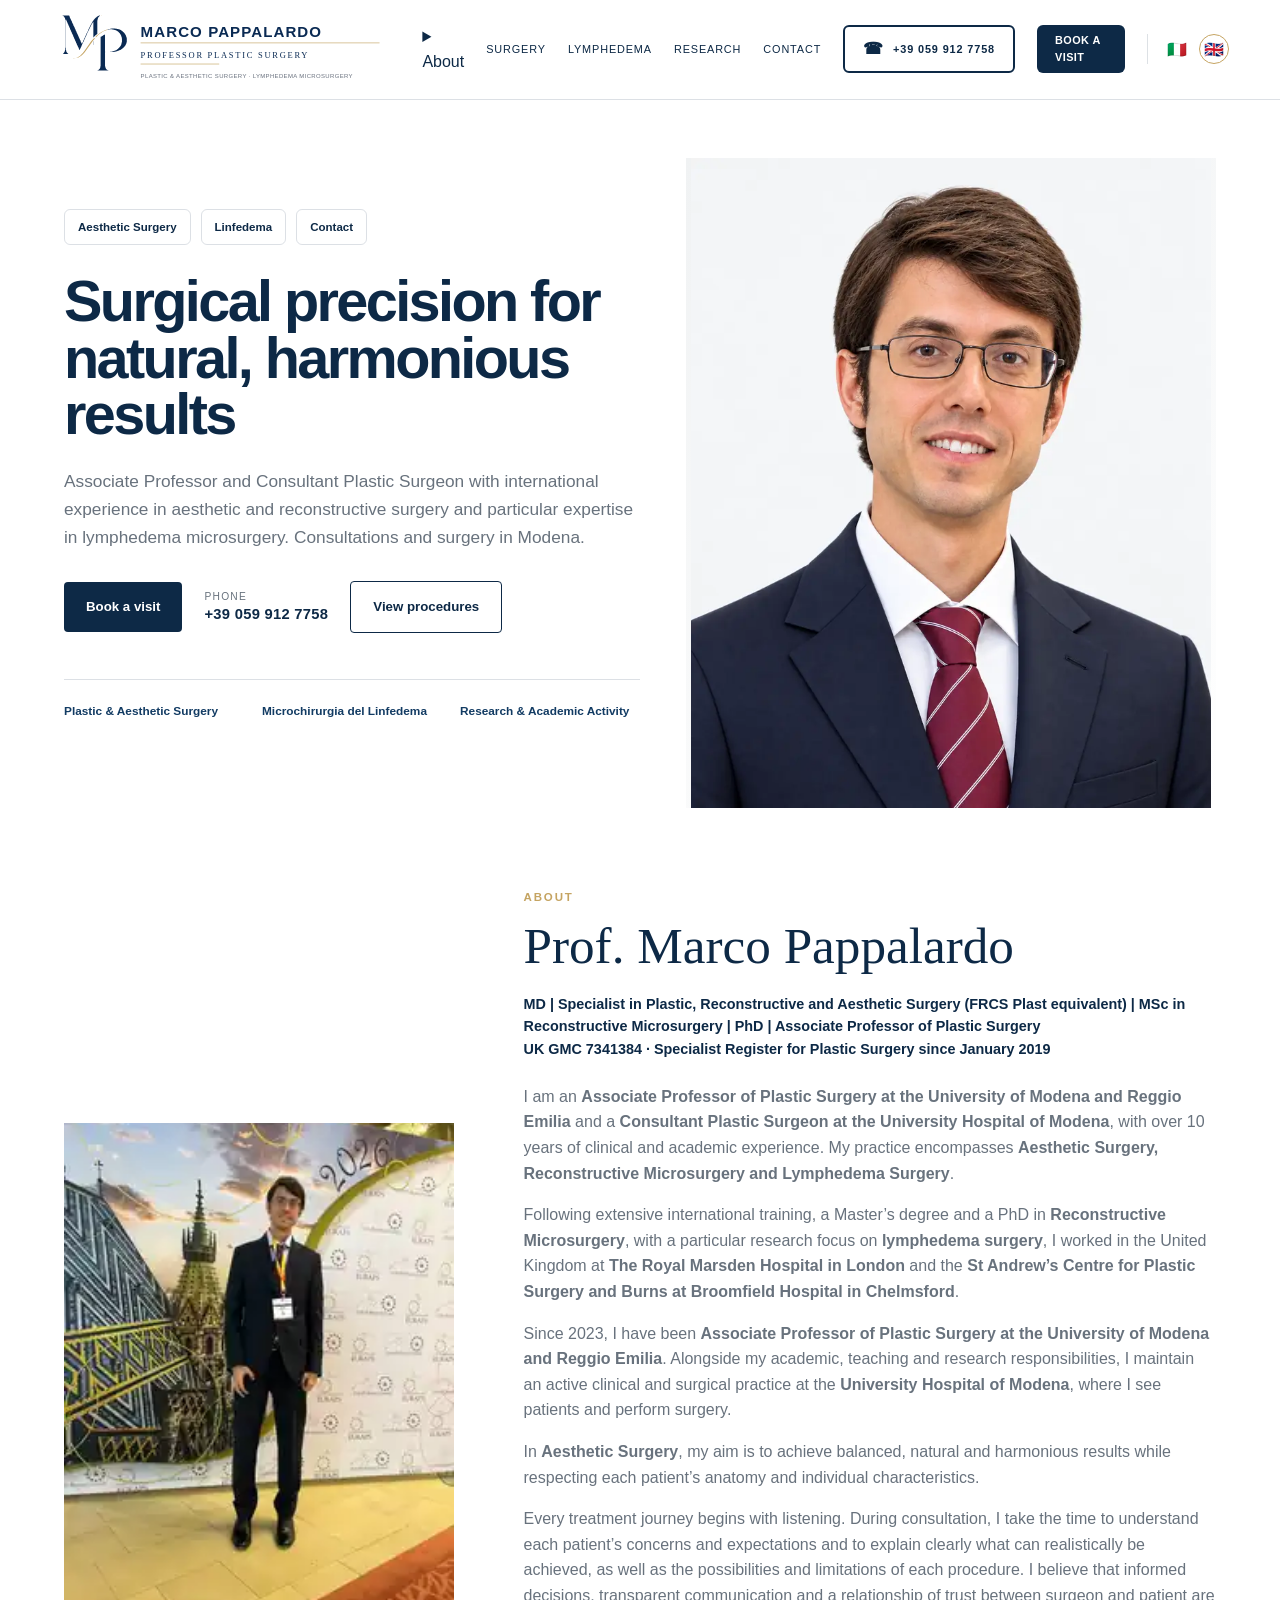
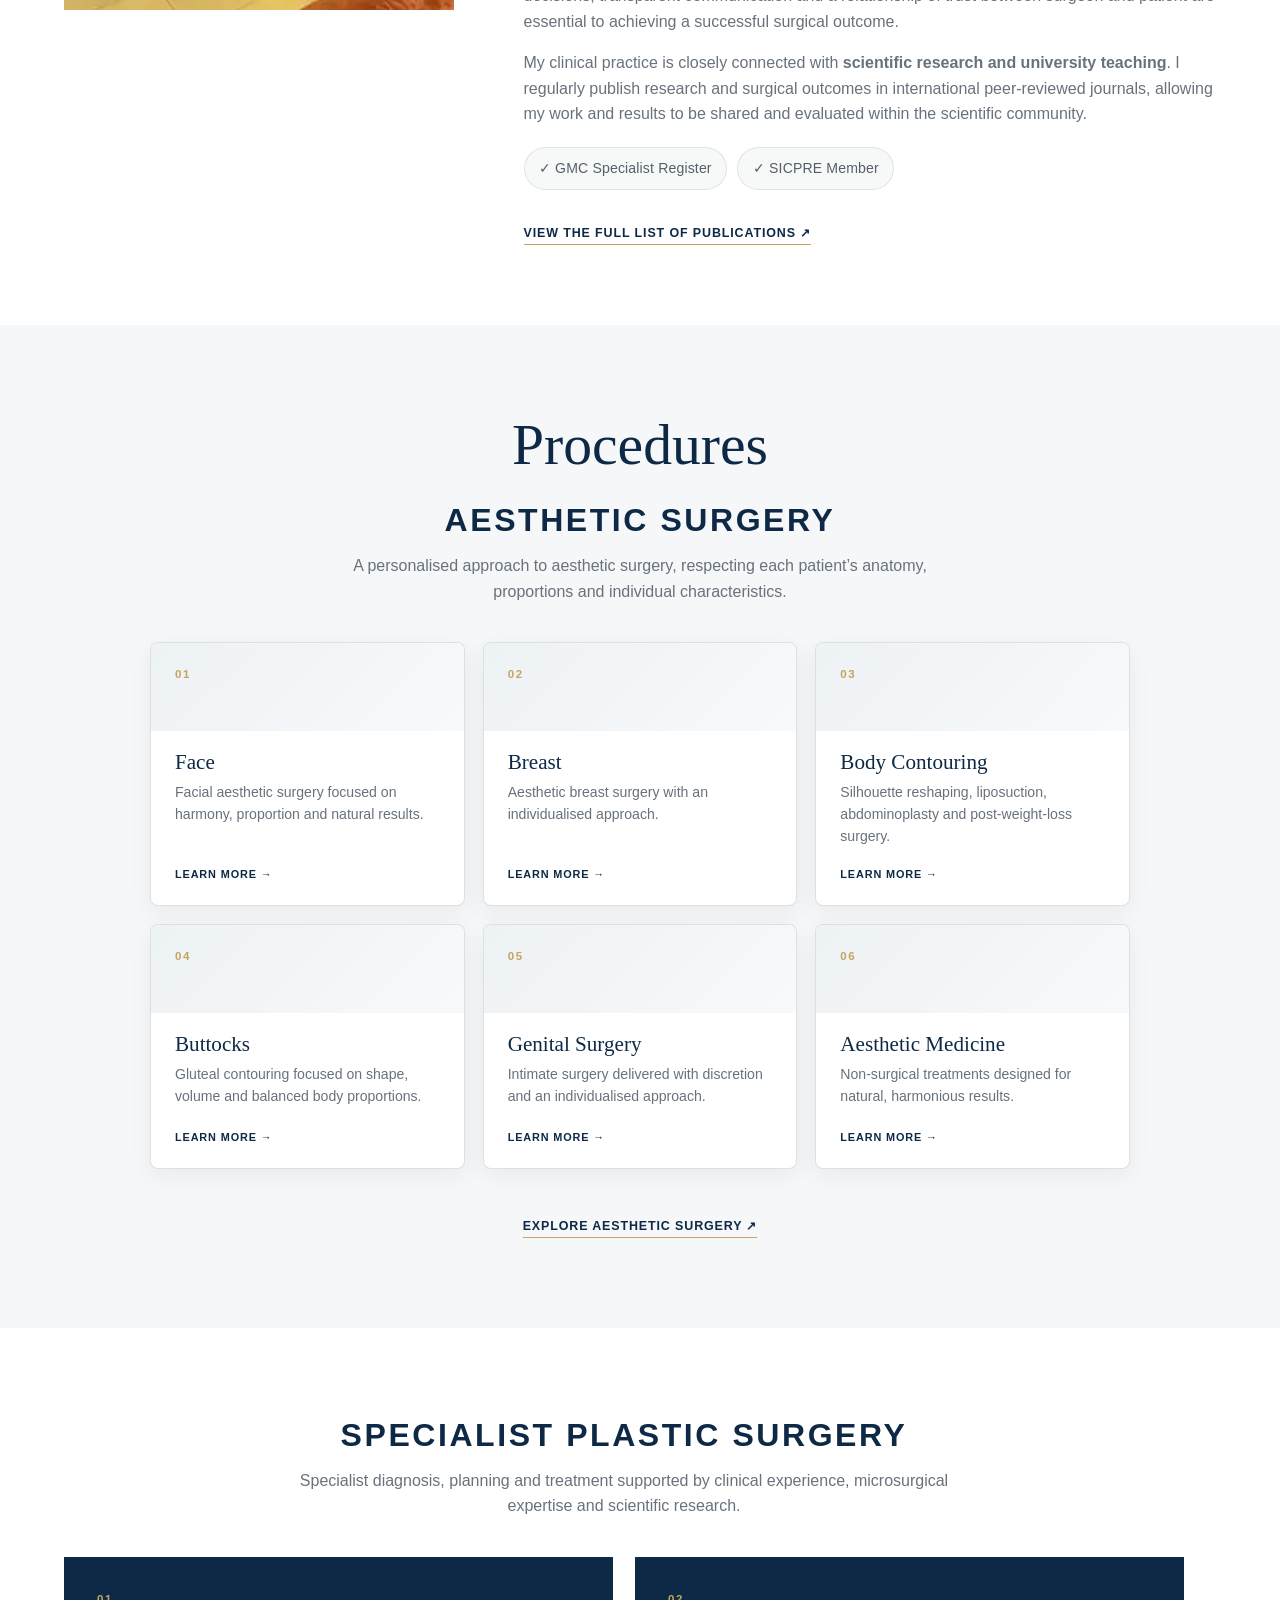
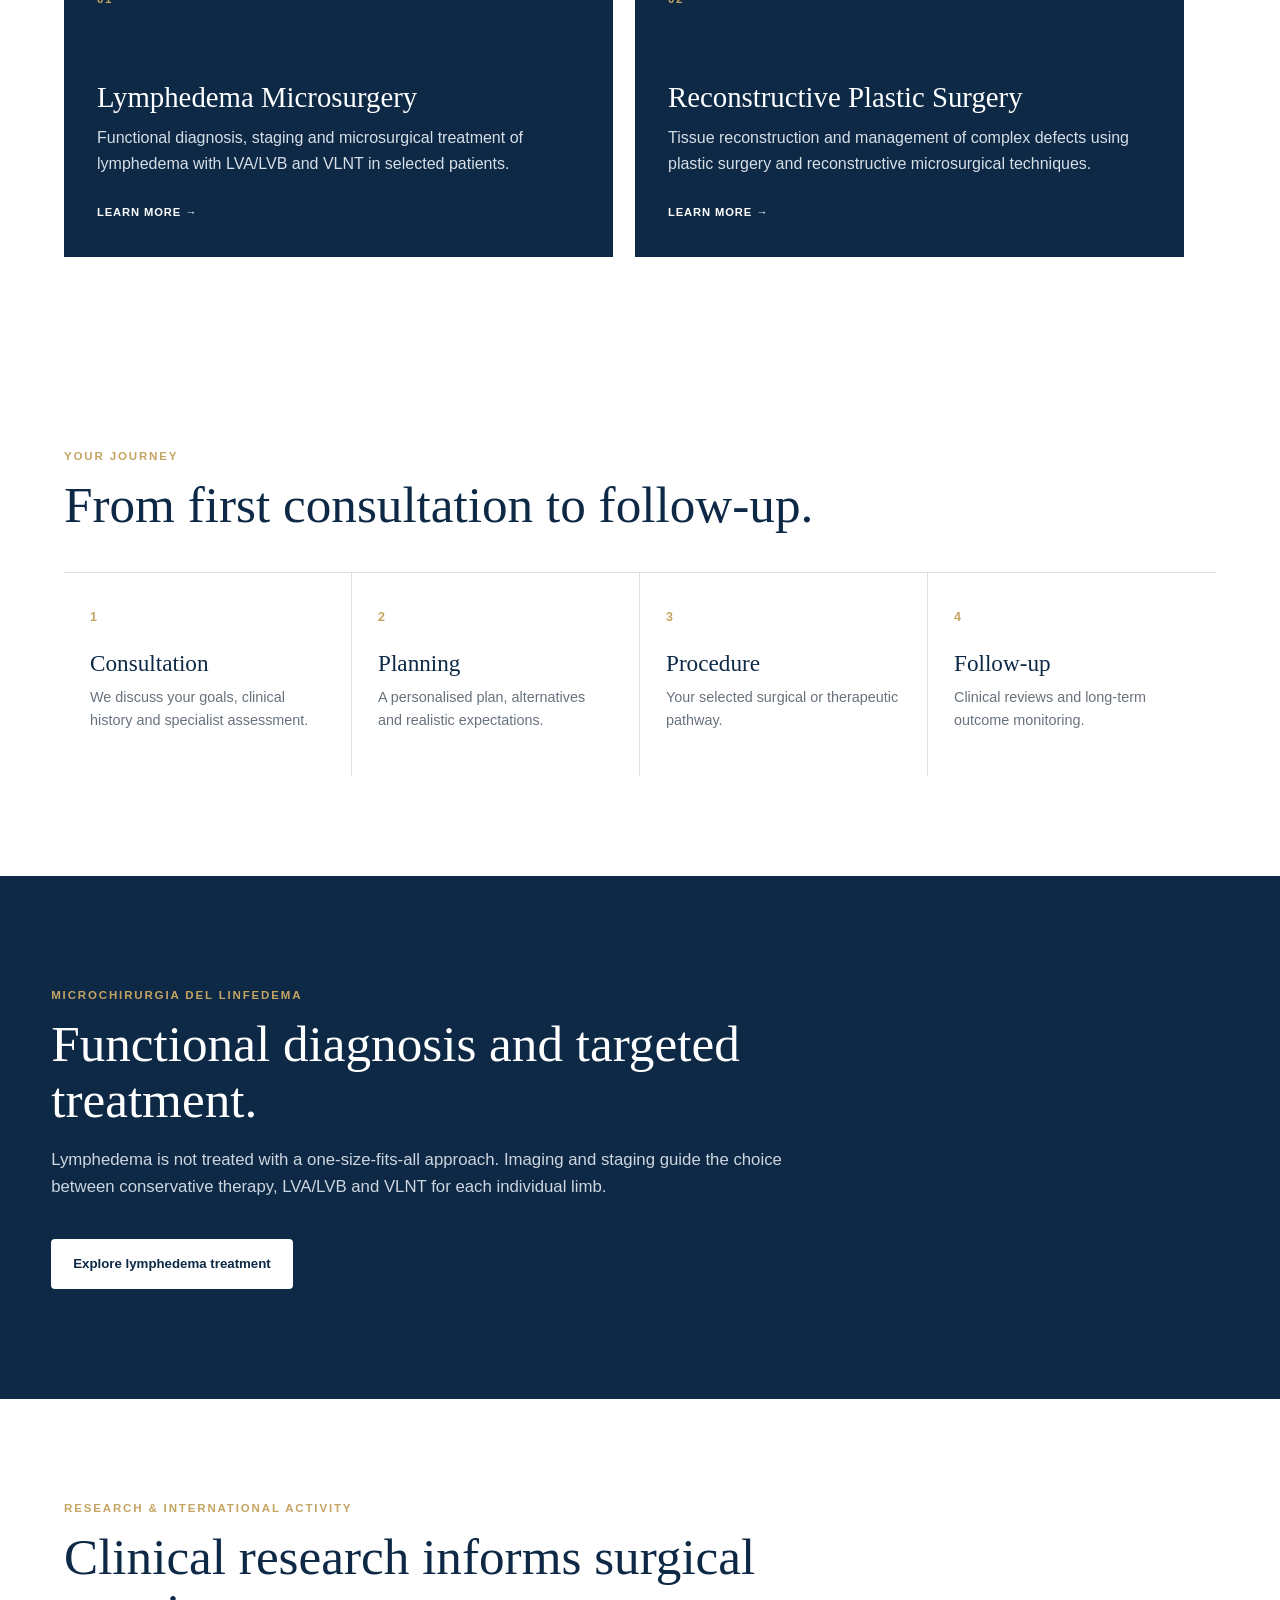
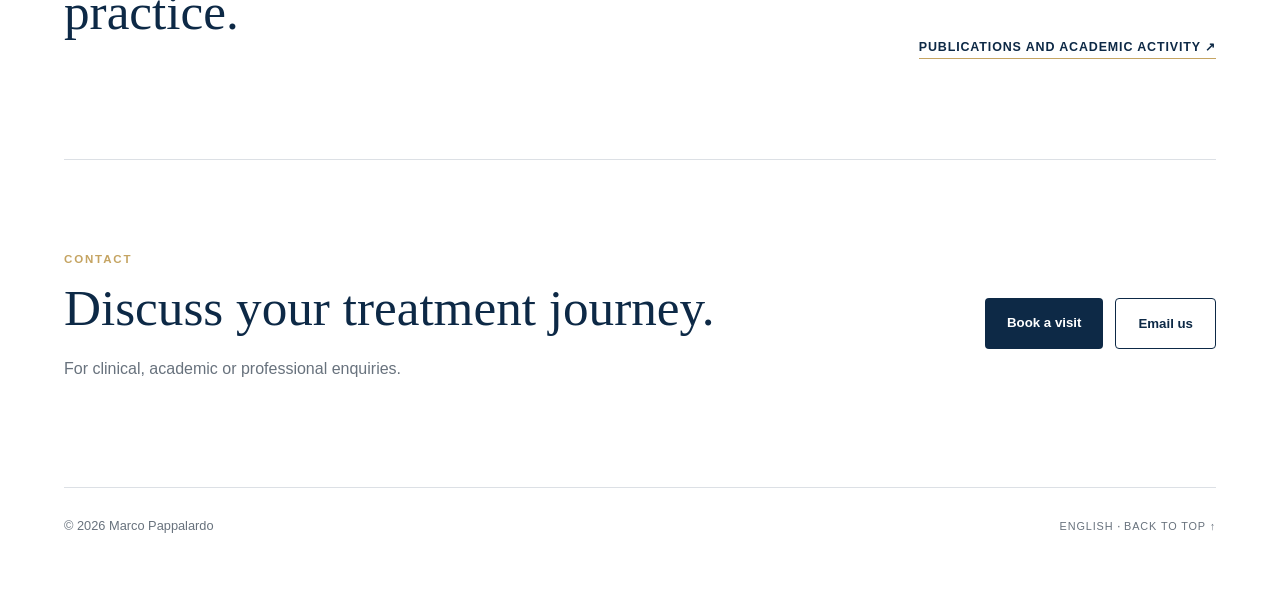
==== en/index.html @ 88514379 "Force outlined phone CTA and single-line booking button" ====
<!DOCTYPE html>
<html lang="en">
<head>
<meta charset="UTF-8"><meta name="viewport" content="width=device-width,initial-scale=1">
<meta name="description" content="Marco Pappalardo — Professor Plastic Surgery. Chirurgia Plastica & Estetica, Lymphedema Microsurgery, Ricerca e Attività Accademica.">
<link rel="canonical" href="https://marcopappalardo.com/en/">
<link rel="alternate" hreflang="it" href="https://marcopappalardo.com/en/">
<link rel="alternate" hreflang="en" href="https://marcopappalardo.com/en/">
<link rel="alternate" hreflang="x-default" href="https://marcopappalardo.com/en/">
<title>Marco Pappalardo | Plastic, Aesthetic and Lymphedema Surgery</title>
<link rel="stylesheet" href="../style.css?v=20261101-header-phone-v2"><script src="../script.js?v=20260923-exact-photo-v1" defer></script>
</head>
<body>
<header class="site-header">
<a class="brand" href="/en/"><img src="../assets/logo-approved-horizontal.svg" alt="Marco Pappalardo — Professor Plastic Surgery" class="brand-logo"></a>
<button class="menu-toggle" type="button" aria-expanded="false" aria-controls="site-nav"><span class="sr-only">Apri navigazione</span><span></span><span></span></button>
<nav id="site-nav" class="site-nav"><details class="nav-dropdown"><summary>About</summary><div class="nav-submenu"><a href="/en/about.html">Prof. Marco Pappalardo</a><a href="/en/about.html#publications">Publications</a><a href="/en/about.html#conferences">Conferences</a></div></details><a href="/en/plastic-aesthetic-surgery.html">Surgery</a><a href="/en/lymphedema-microsurgery.html">Lymphedema</a><a href="/en/academic-activity.html">Research</a><a href="/en/contact.html">Contact</a><a class="nav-phone" href="tel:+390599127758"><span class="nav-phone-icon" aria-hidden="true">☎</span><span>+39 059 912 7758</span></a><a class="nav-book" href="https://prenotalp.policlinico.mo.it/RicercaPosto.aspx?CodMedico=101251">Book a visit</a><div class="language-flags"><a class="flag-link" href="/it/">🇮🇹</a><a class="flag-link is-active" href="/en/">🇬🇧</a></div></nav>
</header>

<main>
<section class="hero-shoaib">
  <div class="hero-shoaib-copy">
    <div class="hero-quicklinks"><a href="/en/plastic-aesthetic-surgery.html">Aesthetic Surgery</a><a href="/en/lymphedema-microsurgery.html">Linfedema</a><a href="/en/contact.html">Contact</a></div>
    
    <h1>Surgical precision for<br>natural, harmonious results</h1>
    <p class="hero-subtitle">Associate Professor and Consultant Plastic Surgeon with international experience in aesthetic and reconstructive surgery and particular expertise in lymphedema microsurgery. Consultations and surgery in Modena.</p>
    <div class="hero-actions"><a class="button button-primary" href="https://prenotalp.policlinico.mo.it/RicercaPosto.aspx?CodMedico=101251">Book a visit</a><a class="hero-phone" href="tel:+390599127758"><span>Phone</span><strong>+39 059 912 7758</strong></a><a class="button button-outline" href="#aree">View procedures</a></div>
    <div class="hero-trust">
      <span>Plastic &amp; Aesthetic Surgery</span>
      <span>Microchirurgia del Linfedema</span>
      <span>Research &amp; Academic Activity</span>
    </div>
  </div>
  <div class="hero-shoaib-photo">
    <img id="hero-portrait" alt="Professor Marco Pappalardo" fetchpriority="high" decoding="async">
  </div>
</section>

<section id="profilo" class="about-band">
  <div class="about-photo"><img src="../assets/marco-pappalardo-conference.webp" alt="Prof. Marco Pappalardo during international scientific activity"></div>
  <div class="about-copy"><p class="eyebrow">About</p><h2>Prof. Marco Pappalardo</h2><p class="about-credentials"><strong>MD | Specialist in Plastic, Reconstructive and Aesthetic Surgery (FRCS Plast equivalent) | MSc in Reconstructive Microsurgery | PhD | Associate Professor of Plastic Surgery</strong><br><strong>UK GMC 7341384 · Specialist Register for Plastic Surgery since January 2019</strong></p><p>I am an <strong>Associate Professor of Plastic Surgery at the University of Modena and Reggio Emilia</strong> and a <strong>Consultant Plastic Surgeon at the University Hospital of Modena</strong>, with over 10 years of clinical and academic experience. My practice encompasses <strong>Aesthetic Surgery, Reconstructive Microsurgery and Lymphedema Surgery</strong>.</p><p>Following extensive international training, a Master’s degree and a PhD in <strong>Reconstructive Microsurgery</strong>, with a particular research focus on <strong>lymphedema surgery</strong>, I worked in the United Kingdom at <strong>The Royal Marsden Hospital in London</strong> and the <strong>St Andrew’s Centre for Plastic Surgery and Burns at Broomfield Hospital in Chelmsford</strong>.</p><p>Since 2023, I have been <strong>Associate Professor of Plastic Surgery at the University of Modena and Reggio Emilia</strong>. Alongside my academic, teaching and research responsibilities, I maintain an active clinical and surgical practice at the <strong>University Hospital of Modena</strong>, where I see patients and perform surgery.</p><p>In <strong>Aesthetic Surgery</strong>, my aim is to achieve balanced, natural and harmonious results while respecting each patient’s anatomy and individual characteristics.</p><p>Every treatment journey begins with listening. During consultation, I take the time to understand each patient’s concerns and expectations and to explain clearly what can realistically be achieved, as well as the possibilities and limitations of each procedure. I believe that informed decisions, transparent communication and a relationship of trust between surgeon and patient are essential to achieving a successful surgical outcome.</p><p>My clinical practice is closely connected with <strong>scientific research and university teaching</strong>. I regularly publish research and surgical outcomes in international peer-reviewed journals, allowing my work and results to be shared and evaluated within the scientific community.</p><div class="profile-trust-badges" aria-label="Professional memberships"><span>✓ GMC Specialist Register</span><span>✓ SICPRE Member</span></div><a class="section-link" href="/en/about.html#publications">View the full list of publications ↗</a></div>
</section>

<section id="aree" class="procedures-section aesthetic-categories">
  <div class="procedures-master-title"><h2>Procedures</h2></div><div class="section-head"><h3 class="category-heading">AESTHETIC SURGERY</h3><p>A personalised approach to aesthetic surgery, respecting each patient’s anatomy, proportions and individual characteristics.</p></div>
  <div class="aesthetic-category-grid">
    <a class="aesthetic-category-card" href="/en/plastic-aesthetic-surgery.html#face"><span class="card-number">01</span><div class="card-copy"><h3>Face</h3><p>Facial aesthetic surgery focused on harmony, proportion and natural results.</p><b>Learn more →</b></div></a>
    <a class="aesthetic-category-card" href="/en/plastic-aesthetic-surgery.html#breast"><span class="card-number">02</span><div class="card-copy"><h3>Breast</h3><p>Aesthetic breast surgery with an individualised approach.</p><b>Learn more →</b></div></a>
    <a class="aesthetic-category-card" href="/en/plastic-aesthetic-surgery.html#body-contouring"><span class="card-number">03</span><div class="card-copy"><h3>Body Contouring</h3><p>Silhouette reshaping, liposuction, abdominoplasty and post-weight-loss surgery.</p><b>Learn more →</b></div></a>
    <a class="aesthetic-category-card" href="/en/plastic-aesthetic-surgery.html#buttocks"><span class="card-number">04</span><div class="card-copy"><h3>Buttocks</h3><p>Gluteal contouring focused on shape, volume and balanced body proportions.</p><b>Learn more →</b></div></a>
    <a class="aesthetic-category-card" href="/en/plastic-aesthetic-surgery.html#genital"><span class="card-number">05</span><div class="card-copy"><h3>Genital Surgery</h3><p>Intimate surgery delivered with discretion and an individualised approach.</p><b>Learn more →</b></div></a>
    <a class="aesthetic-category-card" href="/en/plastic-aesthetic-surgery.html#aesthetic-medicine"><span class="card-number">06</span><div class="card-copy"><h3>Aesthetic Medicine</h3><p>Non-surgical treatments designed for natural, harmonious results.</p><b>Learn more →</b></div></a>
  </div>
  <div class="aesthetic-section-action"><a class="section-link" href="/en/plastic-aesthetic-surgery.html">Explore Aesthetic Surgery ↗</a></div>
</section>

<section class="specialist-surgery-section">
  <div class="section-head"><h3 class="category-heading">SPECIALIST PLASTIC SURGERY</h3><p>Specialist diagnosis, planning and treatment supported by clinical experience, microsurgical expertise and scientific research.</p></div>
  <div class="specialist-surgery-grid">
    <a class="specialist-surgery-card" href="/en/lymphedema-microsurgery.html"><span>01</span><div><h3>Lymphedema Microsurgery</h3><p>Functional diagnosis, staging and microsurgical treatment of lymphedema with LVA/LVB and VLNT in selected patients.</p><b>Learn more →</b></div></a>
    <a class="specialist-surgery-card" href="/en/about.html"><span>02</span><div><h3>Reconstructive Plastic Surgery</h3><p>Tissue reconstruction and management of complex defects using plastic surgery and reconstructive microsurgical techniques.</p><b>Learn more →</b></div></a>
  </div>
</section>

<section class="journey-section">
  <div class="section-head"><p class="eyebrow">Your Journey</p><h2>From first consultation to follow-up.</h2></div>
  <div class="journey-grid">
    <article><b>1</b><h3>Consultation</h3><p>We discuss your goals, clinical history and specialist assessment.</p></article>
    <article><b>2</b><h3>Planning</h3><p>A personalised plan, alternatives and realistic expectations.</p></article>
    <article><b>3</b><h3>Procedure</h3><p>Your selected surgical or therapeutic pathway.</p></article>
    <article><b>4</b><h3>Follow-up</h3><p>Clinical reviews and long-term outcome monitoring.</p></article>
  </div>
</section>

<section class="lymph-feature">
  <div><p class="eyebrow">Microchirurgia del Linfedema</p><h2>Functional diagnosis and targeted treatment.</h2><p>Lymphedema is not treated with a one-size-fits-all approach. Imaging and staging guide the choice between conservative therapy, LVA/LVB and VLNT for each individual limb.</p><a class="button button-light" href="/en/lymphedema-microsurgery.html">Explore lymphedema treatment</a></div>
</section>

<section class="research-strip">
  <div><p class="eyebrow">Research & international activity</p><h2>Clinical research informs surgical practice.</h2></div>
  <a class="section-link" href="/en/academic-activity.html">Publications and academic activity ↗</a>
</section>

<section id="contatti" class="contact-cta">
  <div><p class="eyebrow">Contact</p><h2>Discuss your treatment journey.</h2><p>For clinical, academic or professional enquiries.</p></div>
  <div class="contact-actions"><a class="button button-primary" href="https://prenotalp.policlinico.mo.it/RicercaPosto.aspx?CodMedico=101251">Book a visit</a><a class="button button-outline" href="mailto:info@marcopappalardo.com">Email us</a></div>
</section>
</main>
<footer class="site-footer"><p>© <span id="year"></span> Marco Pappalardo</p><div><a href="/en/">English</a> · <a href="#">Back to top ↑</a></div></footer>
</body></html>
---- style.css ----
/* build: 2026-09-22-shoaib-v2 */
:root{--navy:#0d2946;--navy2:#123b63;--gold:#c5a462;--muted:#68727d;--paper:#fff;--soft:#f4f6f7;--line:rgba(13,41,70,.14);--max:1240px}
*{box-sizing:border-box}html{scroll-behavior:smooth}body{margin:0;background:#fff;color:var(--navy);font-family:Arial,Helvetica,sans-serif;line-height:1.6;-webkit-font-smoothing:antialiased}a{color:inherit}h1,h2,h3{font-family:Georgia,"Times New Roman",serif;font-weight:400;line-height:1.08}p{margin-top:0}.eyebrow{color:var(--gold);font-size:.72rem;font-weight:700;letter-spacing:.16em;text-transform:uppercase}
.site-header{position:sticky;top:0;z-index:30;display:flex;align-items:center;justify-content:space-between;min-height:92px;padding:10px max(4vw,calc((100vw - var(--max))/2));background:rgba(255,255,255,.97);border-bottom:1px solid var(--line);backdrop-filter:blur(14px)}.brand-logo{display:block;width:clamp(285px,29vw,430px);height:auto}.site-nav{display:flex;align-items:center;gap:22px}.nav-dropdown{position:relative}.nav-trigger{font-size:.68rem;letter-spacing:.08em;text-transform:uppercase;text-decoration:none}.nav-trigger:hover{color:var(--gold)}.nav-submenu{position:absolute;top:calc(100% + 18px);left:-18px;min-width:220px;padding:10px;background:#fff;border:1px solid var(--line);box-shadow:0 16px 38px rgba(13,41,70,.12);display:none}.nav-dropdown:hover .nav-dropdown:hover .nav-submenu,.nav-dropdown:focus-within .nav-submenu{display:grid}.nav-submenu a{padding:10px 12px;text-decoration:none;font-size:.74rem;letter-spacing:.02em;text-transform:none;white-space:nowrap}.nav-submenu a:hover{background:var(--soft);color:var(--gold)}.site-nav>a,.site-nav .nav-trigger,.site-footer a{font-size:.68rem;letter-spacing:.08em;text-transform:uppercase;text-decoration:none}.site-nav>a:hover,.site-nav .nav-trigger:hover,.site-footer a:hover{color:var(--gold)}.nav-phone{display:inline-flex;align-items:center;justify-content:center;gap:9px;min-height:48px;padding:0 18px;background:#fff;color:var(--navy)!important;border:2px solid var(--navy);border-radius:6px;font-size:.72rem;letter-spacing:.02em;text-decoration:none;font-weight:700;white-space:nowrap;line-height:1}.nav-phone:hover{background:var(--soft);color:var(--navy)!important;border-color:var(--navy2)}.nav-phone-icon{font-size:1rem;line-height:1;display:inline-flex;align-items:center;justify-content:center;transform:translateY(-.5px)}.site-nav>.nav-book{display:inline-flex;align-items:center;justify-content:center;min-height:48px;padding:0 18px;background:var(--navy);color:#fff;border-radius:6px;font-weight:700;letter-spacing:.04em}.site-nav>.nav-book:hover{color:#fff;background:var(--navy2)}.language-flags{display:flex;gap:7px;padding-left:14px;border-left:1px solid var(--line)}.flag-link{display:flex;align-items:center;justify-content:center;width:30px;height:30px;border-radius:50%;text-decoration:none;border:1px solid transparent}.flag-link.is-active{border-color:var(--gold)}.menu-toggle{display:none}
.hero-shoaib{max-width:var(--max);margin:0 auto;display:grid;grid-template-columns:minmax(0,1fr) minmax(430px,.92fr);gap:46px;min-height:650px;padding:58px 0 0;align-items:end}.hero-shoaib-copy{align-self:center;padding:28px 0 64px}.hero-quicklinks{display:flex;gap:10px;margin-bottom:28px;flex-wrap:wrap}.hero-quicklinks a{padding:8px 13px;border:1px solid var(--line);border-radius:6px;text-decoration:none;font-size:.72rem;font-weight:700}.hero-shoaib h1{font-family:Arial,Helvetica,sans-serif;font-weight:700;letter-spacing:-.045em;font-size:clamp(2.9rem,4.5vw,4.8rem);line-height:.98;margin:12px 0 26px;max-width:680px}.hero-subtitle{max-width:650px;color:var(--muted);font-size:1.08rem}.hero-actions{display:flex;gap:18px;margin-top:30px;flex-wrap:wrap;align-items:center}.hero-phone{display:flex;flex-direction:column;justify-content:center;min-height:48px;padding:0 4px;text-decoration:none;line-height:1.15}.hero-phone span{font-size:.64rem;letter-spacing:.12em;text-transform:uppercase;color:var(--muted);margin-bottom:4px}.hero-phone strong{font-size:.92rem;letter-spacing:.02em;color:var(--navy);font-weight:700}.hero-phone:hover strong{color:var(--gold)}.button{display:inline-flex;padding:14px 22px;text-decoration:none;border-radius:4px;font-weight:700;font-size:.83rem}.button-primary{background:var(--navy);color:#fff}.button-outline{border:1px solid var(--navy);background:#fff}.button-light{background:#fff;color:var(--navy);margin-top:22px}.hero-trust{display:grid;grid-template-columns:repeat(3,1fr);gap:18px;margin-top:46px;padding-top:22px;border-top:1px solid var(--line)}.hero-trust span{font-size:.74rem;font-weight:700;color:var(--navy2)}.hero-shoaib-photo{height:650px;display:flex;align-items:flex-end;justify-content:center;overflow:hidden;background:linear-gradient(145deg,#f0f2f3,#fff)}.hero-shoaib-photo img{display:block;width:100%;height:100%;object-fit:contain;object-position:center bottom;image-rendering:auto}
.about-band{max-width:var(--max);margin:80px auto;display:grid;grid-template-columns:.72fr 1.28fr;gap:70px;align-items:center}.about-photo img{display:block;width:100%;aspect-ratio:4/5;object-fit:cover;object-position:center 35%}.about-copy h2,.section-head h2,.lymph-feature h2,.research-strip h2,.contact-cta h2{font-size:clamp(2.5rem,4vw,4.2rem);margin:0 0 20px}.lead{font-family:Georgia,"Times New Roman",serif;font-size:1.7rem;line-height:1.25}.about-copy>p:not(.eyebrow):not(.lead){color:var(--muted)}.about-credentials{font-size:.9rem;line-height:1.55;color:var(--navy)!important;margin:0 0 24px}.about-quote{margin:30px 0 8px;padding:4px 0 4px 22px;border-left:2px solid var(--gold);font-family:Georgia,"Times New Roman",serif;font-size:1.25rem;line-height:1.45;color:var(--navy)}.section-link{display:inline-block;margin-top:18px;text-decoration:none;border-bottom:1px solid var(--gold);font-size:.78rem;font-weight:700;letter-spacing:.07em;text-transform:uppercase}
.procedures-section{background:var(--soft);padding:100px max(4vw,calc((100vw - var(--max))/2))}.section-head{max-width:760px;margin-bottom:40px}.section-head>p:last-child{color:var(--muted)}.procedure-cards{display:grid;grid-template-columns:repeat(3,1fr);gap:16px}.procedure-cards a{min-height:260px;padding:30px;background:#fff;border:1px solid var(--line);text-decoration:none;transition:transform .2s ease,box-shadow .2s ease}.procedure-cards a:hover{transform:translateY(-3px);box-shadow:0 14px 35px rgba(13,41,70,.08)}.procedure-cards span{font-size:.7rem;color:var(--gold);font-weight:700}.procedure-cards h3{font-size:1.55rem;margin:42px 0 12px}.procedure-cards p{color:var(--muted);font-size:.92rem}
.journey-section{max-width:var(--max);margin:0 auto;padding:100px 0}.journey-grid{display:grid;grid-template-columns:repeat(4,1fr);gap:0;border-top:1px solid var(--line)}.journey-grid article{padding:30px 26px;border-right:1px solid var(--line)}.journey-grid article:last-child{border-right:0}.journey-grid b{font-size:.78rem;color:var(--gold)}.journey-grid h3{font-size:1.45rem;margin:22px 0 10px}.journey-grid p{font-size:.9rem;color:var(--muted)}
.lymph-feature{background:var(--navy);color:#fff;padding:110px max(4vw,calc((100vw - var(--max))/2))}.lymph-feature>div{max-width:850px}.lymph-feature h2{color:#fff}.lymph-feature p:not(.eyebrow){color:#cdd5df;font-size:1.05rem;max-width:760px}
.research-strip{max-width:var(--max);margin:0 auto;padding:100px 0;display:flex;justify-content:space-between;align-items:end;gap:60px;border-bottom:1px solid var(--line)}.research-strip>div{max-width:760px}.contact-cta{max-width:var(--max);margin:0 auto;padding:90px 0;display:flex;justify-content:space-between;align-items:center;gap:50px}.contact-cta p:not(.eyebrow){color:var(--muted)}.contact-actions{display:flex;gap:12px;flex-wrap:wrap}.site-footer{max-width:var(--max);margin:0 auto;padding:28px 0 42px;border-top:1px solid var(--line);display:flex;justify-content:space-between;color:var(--muted);font-size:.8rem}.sr-only{position:absolute;width:1px;height:1px;padding:0;margin:-1px;overflow:hidden;clip:rect(0,0,0,0);white-space:nowrap;border:0}
@media(max-width:1280px){.hero-shoaib,.about-band,.journey-section,.research-strip,.contact-cta,.site-footer{margin-left:5vw;margin-right:5vw}}
@media(max-width:950px){.brand-logo{width:260px}.site-nav{gap:12px}.site-nav>a{font-size:.61rem}.procedure-cards{grid-template-columns:repeat(2,1fr)}}
@media(max-width:820px){.nav-phone{width:100%;padding:13px 16px;min-height:48px}.nav-dropdown{width:100%}.nav-trigger{display:block;padding:10px 0}.nav-submenu{position:static;display:grid;box-shadow:none;border:0;border-left:1px solid var(--line);margin:0 0 8px 8px;padding:0 0 0 10px;min-width:0}.nav-submenu a{padding:8px 10px}.profile-page .page-hero{margin-left:5vw;margin-right:5vw;padding:60px 0 40px}.profile-detail,.profile-subsection{margin-left:5vw;margin-right:5vw;grid-template-columns:1fr;gap:32px}.profile-subsection{padding:50px 0}.site-header{min-height:80px}.brand-logo{width:220px}.menu-toggle{display:grid;gap:6px;width:42px;height:42px;padding:12px 8px;background:transparent;border:0}.menu-toggle span:not(.sr-only){height:1px;background:var(--navy)}.site-nav{position:absolute;top:80px;left:0;right:0;display:none;flex-direction:column;align-items:flex-start;padding:12px 5vw 22px;background:#fff;border-bottom:1px solid var(--line)}.site-nav.is-open{display:flex}.site-nav>a{padding:10px 0}.site-nav>.nav-book{width:100%;justify-content:center;text-align:center;padding:13px 16px}.language-flags{padding:10px 0 0;border-left:0;border-top:1px solid var(--line);width:100%}.hero-shoaib{grid-template-columns:1fr;gap:0;padding-top:28px}.hero-shoaib-copy{order:1;padding:34px 0 50px}.hero-shoaib-photo{height:520px}.hero-shoaib h1{font-size:clamp(3rem,14vw,4.8rem)}.hero-trust{grid-template-columns:1fr}.about-band{grid-template-columns:1fr;gap:36px;margin-top:60px;margin-bottom:60px}.procedure-cards{grid-template-columns:1fr}.journey-grid{grid-template-columns:1fr}.journey-grid article{border-right:0;border-bottom:1px solid var(--line)}.research-strip,.contact-cta{flex-direction:column;align-items:flex-start}.site-footer{flex-direction:column;gap:14px}}

.profile-page .page-hero{max-width:var(--max);margin:0 auto;padding:90px 0 60px}.profile-page .page-hero h1{font-size:clamp(3rem,6vw,5.5rem);margin:0 0 22px}.profile-page .hero-copy{max-width:780px;color:var(--muted);font-size:1.1rem}.profile-detail{max-width:var(--max);margin:0 auto 70px;display:grid;grid-template-columns:.72fr 1.28fr;gap:70px;align-items:start}.profile-visual img{width:100%;display:block;aspect-ratio:4/5;object-fit:cover;object-position:center 35%}.profile-copy p{color:var(--muted)}.profile-copy strong{color:var(--navy)}.profile-subsection{max-width:var(--max);margin:0 auto;padding:70px 0;border-top:1px solid var(--line);display:grid;grid-template-columns:.34fr 1fr;gap:70px}.profile-subsection .section-heading h2{font-size:clamp(2.3rem,4vw,4rem);margin:0}.profile-subsection .section-number{color:var(--gold);font-weight:700;font-size:.75rem}.profile-subsection .section-content{max-width:760px}.profile-subsection .section-content>p:not(.lead){color:var(--muted)}


/* Professional trust badges */
.profile-trust-badges{display:flex;flex-wrap:wrap;gap:.65rem;margin:1.25rem 0 1rem}
.profile-trust-badges span{display:inline-flex;align-items:center;padding:.58rem .9rem;border:1px solid rgba(20,48,75,.10);border-radius:999px;background:#f7f8f8;color:#53606b;font-size:.88rem;font-weight:500;letter-spacing:.01em}
@media (max-width:640px){.profile-trust-badges{gap:.5rem}.profile-trust-badges span{font-size:.82rem;padding:.52rem .78rem}}


/* Homepage aesthetic surgery categories */
.aesthetic-category-grid{display:grid;grid-template-columns:repeat(3,minmax(0,1fr));gap:1rem;margin-top:2rem}
.aesthetic-category-card{min-height:210px;padding:1.65rem;display:flex;flex-direction:column;justify-content:flex-end;border:1px solid rgba(20,48,75,.10);background:linear-gradient(180deg,#fafafa 0%,#f3f5f6 100%);text-decoration:none;transition:transform .2s ease,box-shadow .2s ease,border-color .2s ease}
.aesthetic-category-card:hover{transform:translateY(-3px);box-shadow:0 14px 30px rgba(20,48,75,.08);border-color:rgba(20,48,75,.20)}
.aesthetic-category-card span{margin-bottom:auto;font-size:.76rem;letter-spacing:.14em;color:#8a949c}
.aesthetic-category-card h3{margin:1.4rem 0 .45rem;color:#17334d;font-family:Georgia,'Times New Roman',serif;font-size:1.55rem;font-weight:500}
.aesthetic-category-card p{margin:0;color:#66717a;line-height:1.55;font-size:.92rem}
.aesthetic-section-action{margin-top:1.5rem}
@media (max-width:900px){.aesthetic-category-grid{grid-template-columns:repeat(2,minmax(0,1fr))}}
@media (max-width:560px){.aesthetic-category-grid{grid-template-columns:1fr}.aesthetic-category-card{min-height:170px}}


/* Compact procedure-card layout */
.aesthetic-categories .section-head{max-width:680px;margin-left:auto;margin-right:auto;text-align:center}
.aesthetic-categories .aesthetic-category-grid{max-width:900px;margin:2rem auto 0;gap:1.1rem}
.aesthetic-categories .aesthetic-category-card{min-height:190px;border-radius:6px;padding:1.35rem;background:#fff;box-shadow:0 6px 22px rgba(20,48,75,.06)}
.aesthetic-categories .aesthetic-category-card h3{font-size:1.28rem;margin:1.1rem 0 .4rem}
.aesthetic-categories .aesthetic-category-card p{font-size:.86rem}
.aesthetic-categories .aesthetic-section-action{text-align:center;margin-top:1.6rem}


/* Homepage procedure cards v3 */
.aesthetic-categories{padding:90px max(5vw,calc((100vw - 1120px)/2));background:#f6f7f8}
.aesthetic-categories .section-head{max-width:720px;margin:0 auto 38px;text-align:center}
.aesthetic-categories .section-head h2{margin:.35rem 0 .8rem}
.aesthetic-categories .section-head>p:last-child{max-width:620px;margin-left:auto;margin-right:auto;color:var(--muted)}
.aesthetic-categories .aesthetic-category-grid{display:grid!important;grid-template-columns:repeat(6,minmax(0,1fr))!important;gap:18px!important;max-width:980px!important;margin:0 auto!important}
.aesthetic-categories .aesthetic-category-card{grid-column:span 2;min-height:245px!important;padding:0!important;border:1px solid var(--line)!important;border-radius:8px!important;background:#fff!important;box-shadow:0 7px 24px rgba(13,41,70,.06)!important;text-decoration:none!important;display:flex!important;flex-direction:column!important;overflow:hidden;transition:transform .22s ease,box-shadow .22s ease!important}
.aesthetic-categories .aesthetic-category-card:nth-child(4){grid-column:2/span 2}
.aesthetic-categories .aesthetic-category-card:nth-child(5){grid-column:4/span 2}
.aesthetic-categories .aesthetic-category-card:hover{transform:translateY(-4px);box-shadow:0 14px 34px rgba(13,41,70,.10)!important}
.aesthetic-categories .card-number{height:88px;margin:0!important;padding:22px 24px;background:linear-gradient(135deg,#edf2f5,#f8f9fa);color:var(--gold)!important;font-size:.72rem!important;font-weight:700;letter-spacing:.14em}
.aesthetic-categories .card-copy{padding:20px 24px 22px;display:flex;flex:1;flex-direction:column}
.aesthetic-categories .card-copy h3{margin:0 0 8px!important;color:var(--navy);font-size:1.32rem!important}
.aesthetic-categories .card-copy p{margin:0 0 18px!important;color:var(--muted);font-size:.88rem!important;line-height:1.55}
.aesthetic-categories .card-copy b{margin-top:auto;color:var(--navy);font-size:.68rem;letter-spacing:.08em;text-transform:uppercase}
.aesthetic-categories .aesthetic-section-action{text-align:center;margin-top:30px}
@media(max-width:820px){.aesthetic-categories{padding:65px 5vw}.aesthetic-categories .aesthetic-category-grid{grid-template-columns:repeat(2,minmax(0,1fr))!important}.aesthetic-categories .aesthetic-category-card,.aesthetic-categories .aesthetic-category-card:nth-child(4),.aesthetic-categories .aesthetic-category-card:nth-child(5){grid-column:auto}.aesthetic-categories .aesthetic-category-card:last-child{grid-column:1/-1;max-width:calc(50% - 9px);width:100%;justify-self:center}}
@media(max-width:560px){.aesthetic-categories .aesthetic-category-grid{grid-template-columns:1fr!important}.aesthetic-categories .aesthetic-category-card,.aesthetic-categories .aesthetic-category-card:last-child{grid-column:auto;max-width:none}.aesthetic-categories .aesthetic-category-card{min-height:215px!important}}


/* Specialist plastic surgery homepage section */
.specialist-surgery-section{max-width:var(--max);margin:0 auto;padding:95px 0}
.specialist-surgery-section .section-head{max-width:760px;margin:0 auto 38px;text-align:center}
.specialist-surgery-section .section-head>p:last-child{color:var(--muted);max-width:650px;margin-left:auto;margin-right:auto}
.specialist-surgery-grid{display:grid;grid-template-columns:repeat(2,minmax(0,1fr));gap:22px}
.specialist-surgery-card{min-height:300px;padding:32px;display:flex;flex-direction:column;border:1px solid var(--line);background:var(--navy);color:#fff;text-decoration:none;transition:transform .22s ease,box-shadow .22s ease}
.specialist-surgery-card:hover{transform:translateY(-4px);box-shadow:0 16px 38px rgba(13,41,70,.14)}
.specialist-surgery-card>span{color:var(--gold);font-size:.72rem;font-weight:700;letter-spacing:.14em}
.specialist-surgery-card>div{margin-top:auto}
.specialist-surgery-card h3{color:#fff;font-size:1.8rem;margin:0 0 12px}
.specialist-surgery-card p{color:#d6dee6;line-height:1.6;margin:0 0 22px;max-width:520px}
.specialist-surgery-card b{color:#fff;font-size:.7rem;letter-spacing:.08em;text-transform:uppercase}
@media(max-width:1280px){.specialist-surgery-section{margin-left:5vw;margin-right:5vw}}
@media(max-width:700px){.specialist-surgery-section{padding:65px 0}.specialist-surgery-grid{grid-template-columns:1fr}.specialist-surgery-card{min-height:250px}}


/* Homepage surgery sections layout hotfix */
.specialist-surgery-section{width:auto!important;max-width:1120px!important;margin:0 auto!important;padding:90px 0!important;box-sizing:border-box}
.specialist-surgery-section .section-head{max-width:760px!important;margin:0 auto 38px!important;text-align:center!important}
.specialist-surgery-section .section-head h2{font-size:clamp(2.4rem,4vw,4rem)!important;margin:.35rem 0 .8rem!important;color:var(--navy)!important}
.specialist-surgery-section .section-head p{max-width:650px!important;margin-left:auto!important;margin-right:auto!important}
.specialist-surgery-grid{display:grid!important;grid-template-columns:repeat(2,minmax(0,1fr))!important;gap:22px!important;width:100%!important}
.specialist-surgery-card{min-width:0!important;min-height:300px!important;padding:32px!important;display:flex!important;flex-direction:column!important;box-sizing:border-box!important;border:1px solid var(--line)!important;background:var(--navy)!important;color:#fff!important;text-decoration:none!important}
.specialist-surgery-card h3{color:#fff!important}
.specialist-surgery-card p{color:#d6dee6!important}
.aesthetic-categories .aesthetic-category-grid{grid-template-columns:repeat(3,minmax(0,1fr))!important;max-width:980px!important}
.aesthetic-categories .aesthetic-category-card,.aesthetic-categories .aesthetic-category-card:nth-child(4),.aesthetic-categories .aesthetic-category-card:nth-child(5),.aesthetic-categories .aesthetic-category-card:nth-child(6){grid-column:auto!important}
@media(max-width:1280px){.specialist-surgery-section{margin-left:5vw!important;margin-right:5vw!important}}
@media(max-width:820px){.aesthetic-categories .aesthetic-category-grid{grid-template-columns:repeat(2,minmax(0,1fr))!important}.specialist-surgery-grid{grid-template-columns:1fr!important}}
@media(max-width:560px){.aesthetic-categories .aesthetic-category-grid{grid-template-columns:1fr!important}.specialist-surgery-section{padding:60px 0!important}}


/* Procedures heading hierarchy */
.procedures-master-title{text-align:center;max-width:760px;margin:0 auto 28px}
.procedures-master-title h2{font-size:clamp(2.8rem,4.5vw,4.5rem);line-height:1.05;margin:0;color:var(--navy)}
.aesthetic-categories .section-head h3,.specialist-surgery-section .section-head h3{font-family:var(--serif);font-size:clamp(2rem,3vw,3rem);line-height:1.12;color:var(--navy);margin:0 0 14px;font-weight:500}
.specialist-surgery-section .section-head{margin-bottom:38px!important}


/* Uppercase procedure category headings */
.aesthetic-categories .section-head .category-heading,.specialist-surgery-section .section-head .category-heading{text-transform:uppercase;letter-spacing:.08em;font-size:clamp(1.65rem,2.5vw,2.45rem);font-weight:600}

.contact-page-hero{max-width:var(--max);margin:0 auto;padding:95px 0 65px}.contact-page-hero h1{font-size:clamp(3.3rem,6vw,5.7rem);margin:0 0 22px}.contact-page-hero .hero-copy{max-width:700px;color:var(--muted);font-size:1.08rem}.contact-page-grid{max-width:var(--max);margin:0 auto 90px;display:grid;grid-template-columns:.9fr 1.1fr;gap:70px;padding-top:10px}.contact-intro h2,.contact-enquiry h2{font-size:clamp(2.2rem,3.5vw,3.5rem);margin:0 0 18px}.contact-intro>p,.contact-enquiry>p{color:var(--muted)}.contact-list{margin-top:38px;border-top:1px solid var(--line)}.contact-item{display:grid;grid-template-columns:135px 1fr;gap:22px;padding:24px 0;border-bottom:1px solid var(--line)}.contact-item h3{font-family:Arial,Helvetica,sans-serif;font-size:.7rem;letter-spacing:.13em;text-transform:uppercase;margin:4px 0;color:var(--gold);font-weight:700}.contact-item p,.contact-item address{margin:0;color:var(--navy);font-style:normal}.contact-item a{text-decoration:none;font-weight:700}.contact-item a:hover{color:var(--gold)}.contact-enquiry{background:var(--soft);padding:42px}.contact-enquiry-actions{display:flex;gap:12px;flex-wrap:wrap;margin-top:28px}.contact-note{margin-top:28px;padding-top:22px;border-top:1px solid var(--line);font-size:.88rem;color:var(--muted)}.contact-booking-card{margin-top:26px;padding:22px;background:#fff;border:1px solid var(--line)}.contact-booking-card strong{display:block;margin-bottom:6px}.contact-booking-card p{font-size:.9rem;color:var(--muted);margin-bottom:0}
@media(max-width:820px){.contact-page-hero,.contact-page-grid{margin-left:5vw;margin-right:5vw}.contact-page-hero{padding:60px 0 40px}.contact-page-grid{grid-template-columns:1fr;gap:32px;margin-bottom:60px}.contact-enquiry{padding:30px 24px}.contact-item{grid-template-columns:1fr;gap:5px}}
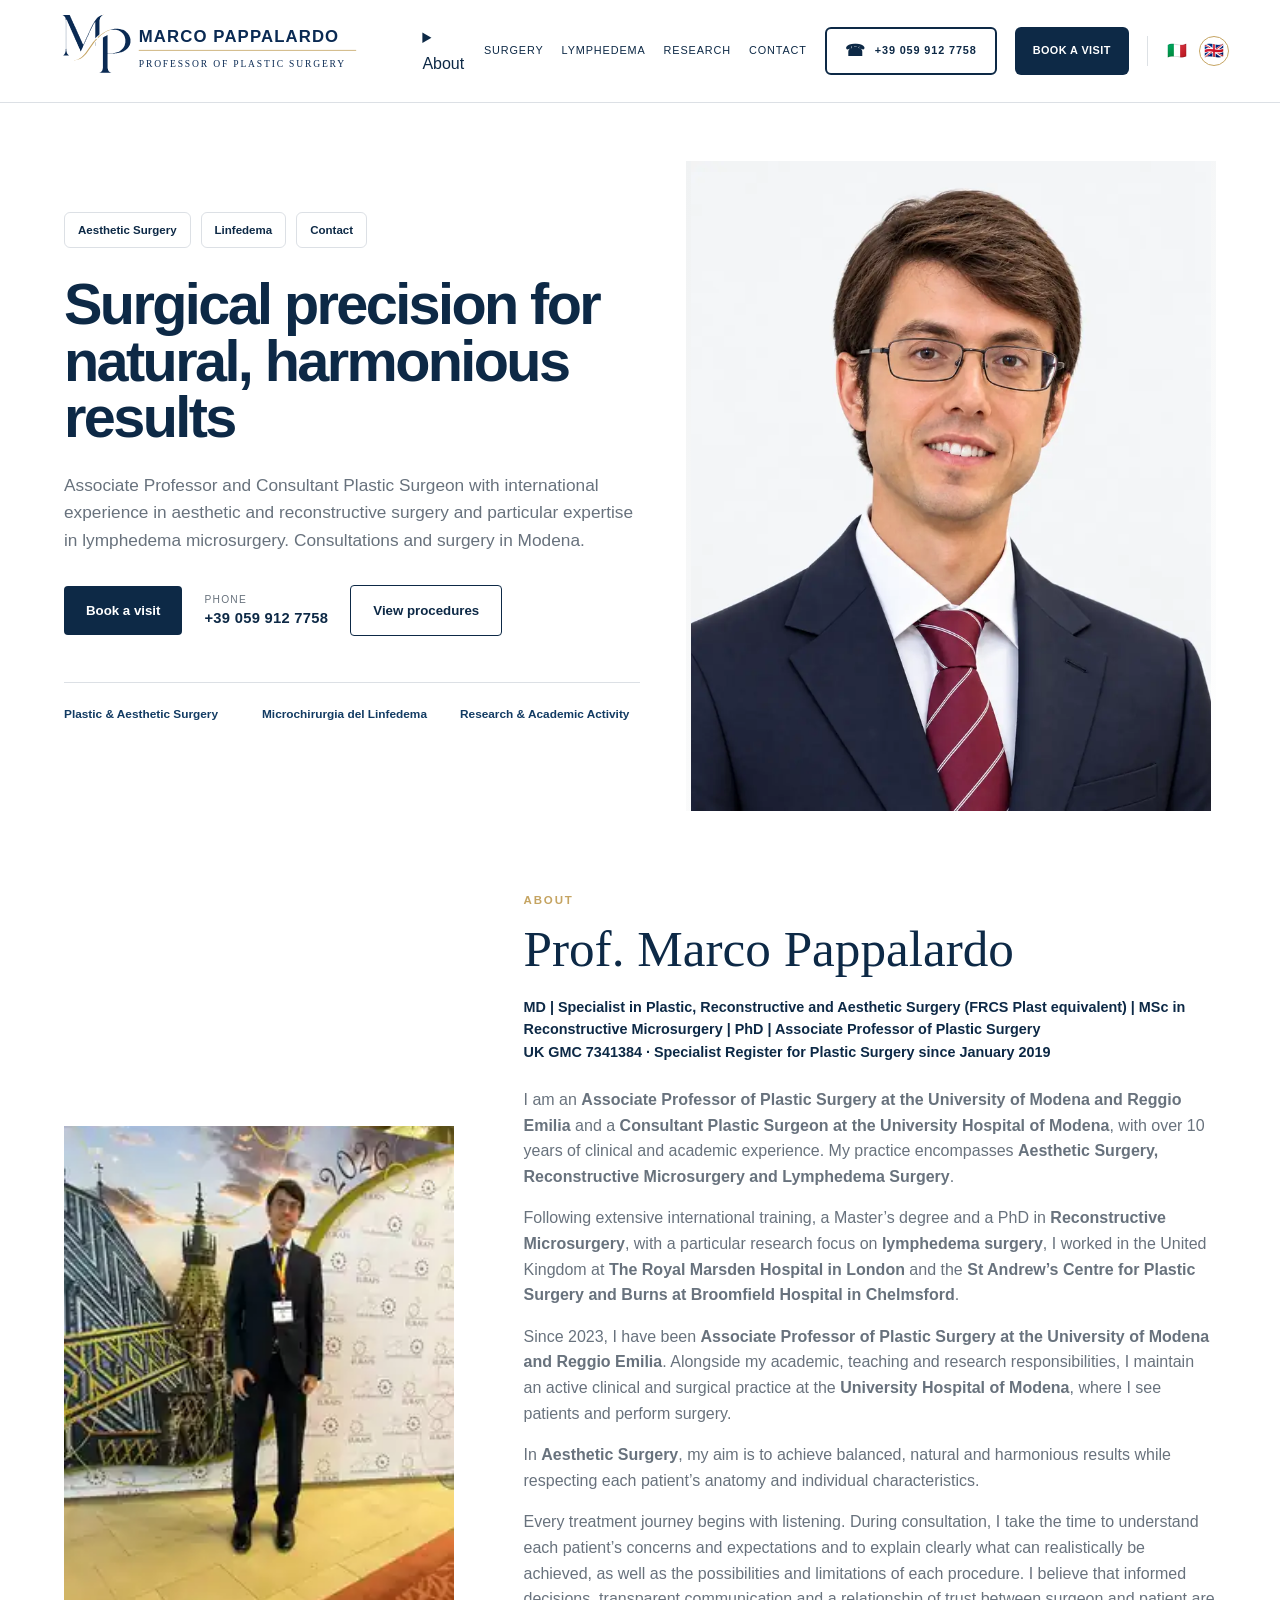
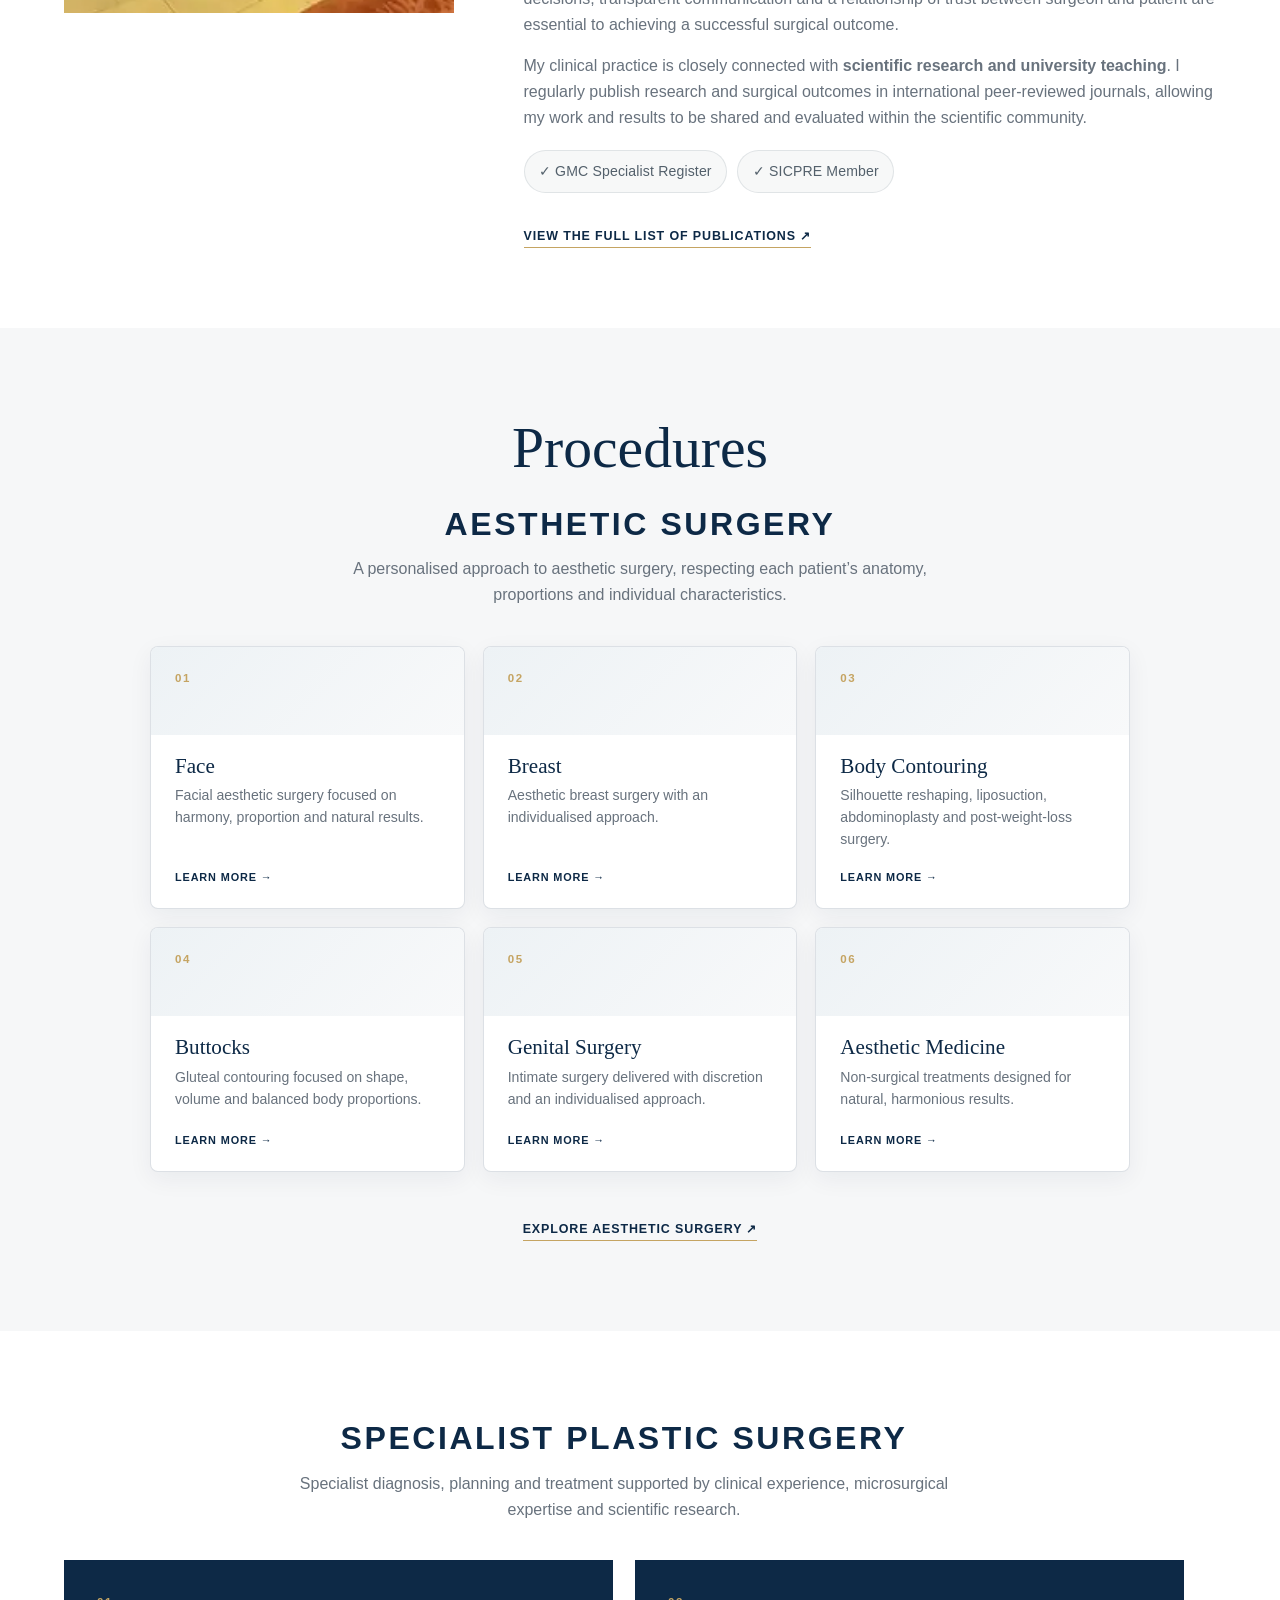
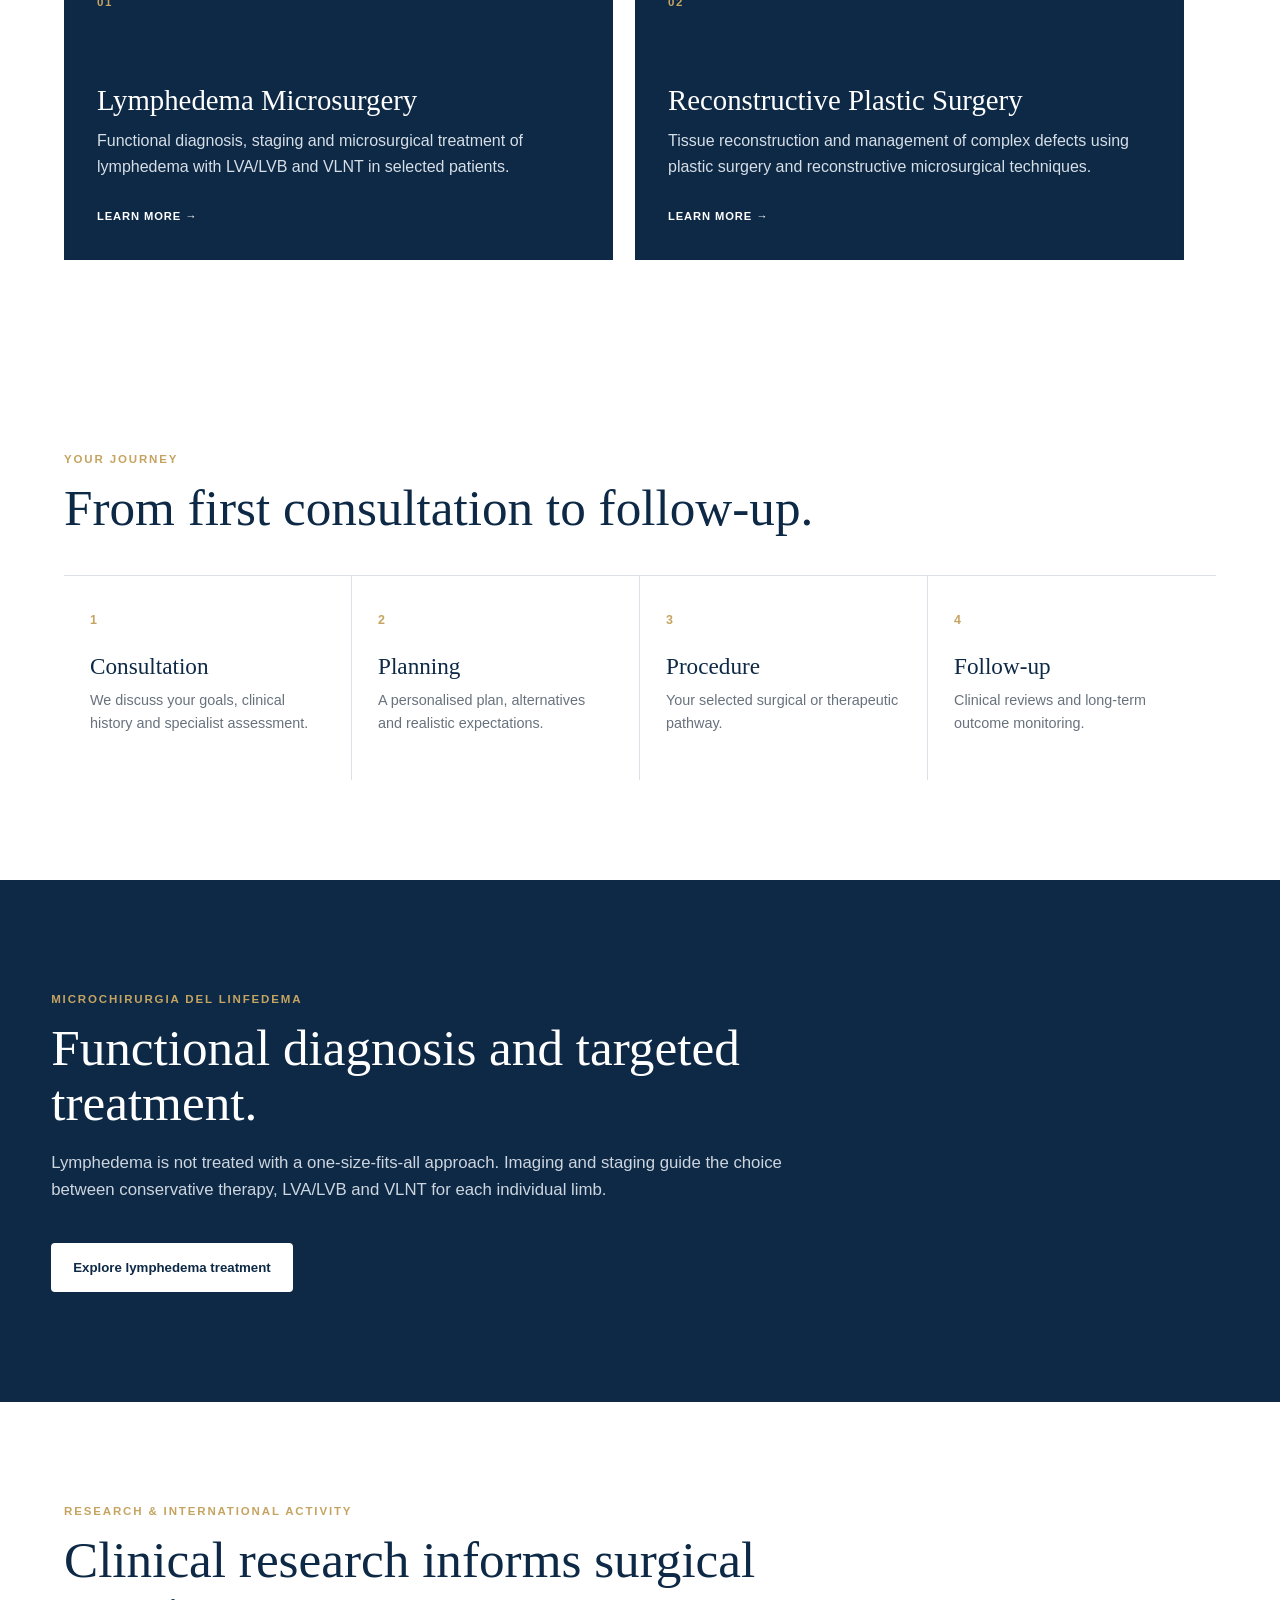
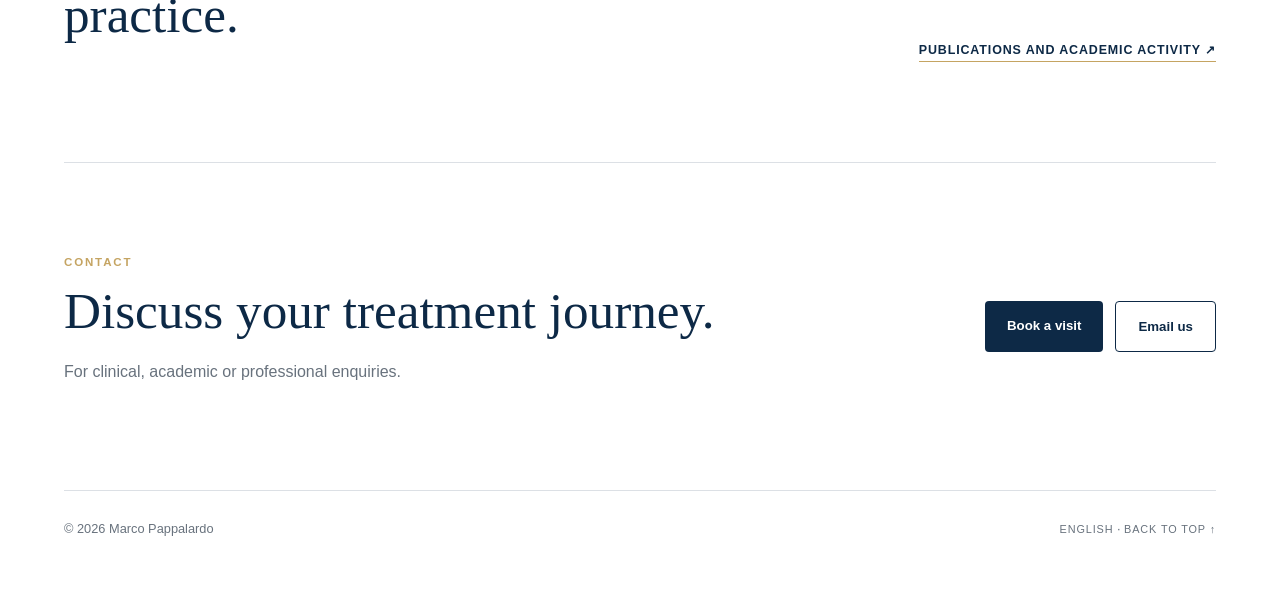
==== commit e98fd03f: "Refresh two-level logo asset" ====
--- a/en/index.html
+++ b/en/index.html
@@ -12,7 +12,7 @@
 </head>
 <body>
 <header class="site-header">
-<a class="brand" href="/en/"><img src="../assets/logo-approved-horizontal.svg" alt="Marco Pappalardo — Professor Plastic Surgery" class="brand-logo"></a>
+<a class="brand" href="/en/"><img src="../assets/logo-approved-horizontal.svg?v=20261101-logo-two-level-v1" alt="Marco Pappalardo — Professor Plastic Surgery" class="brand-logo"></a>
 <button class="menu-toggle" type="button" aria-expanded="false" aria-controls="site-nav"><span class="sr-only">Apri navigazione</span><span></span><span></span></button>
 <nav id="site-nav" class="site-nav"><details class="nav-dropdown"><summary>About</summary><div class="nav-submenu"><a href="/en/about.html">Prof. Marco Pappalardo</a><a href="/en/about.html#publications">Publications</a><a href="/en/about.html#conferences">Conferences</a></div></details><a href="/en/plastic-aesthetic-surgery.html">Surgery</a><a href="/en/lymphedema-microsurgery.html">Lymphedema</a><a href="/en/academic-activity.html">Research</a><a href="/en/contact.html">Contact</a><a class="nav-phone" href="tel:+390599127758"><span class="nav-phone-icon" aria-hidden="true">☎</span><span>+39 059 912 7758</span></a><a class="nav-book" href="https://prenotalp.policlinico.mo.it/RicercaPosto.aspx?CodMedico=101251">Book a visit</a><div class="language-flags"><a class="flag-link" href="/it/">🇮🇹</a><a class="flag-link is-active" href="/en/">🇬🇧</a></div></nav>
 </header>
--- a/style.css
+++ b/style.css
@@ -1,7 +1,7 @@
 /* build: 2026-09-22-shoaib-v2 */
 :root{--navy:#0d2946;--navy2:#123b63;--gold:#c5a462;--muted:#68727d;--paper:#fff;--soft:#f4f6f7;--line:rgba(13,41,70,.14);--max:1240px}
 *{box-sizing:border-box}html{scroll-behavior:smooth}body{margin:0;background:#fff;color:var(--navy);font-family:Arial,Helvetica,sans-serif;line-height:1.6;-webkit-font-smoothing:antialiased}a{color:inherit}h1,h2,h3{font-family:Georgia,"Times New Roman",serif;font-weight:400;line-height:1.08}p{margin-top:0}.eyebrow{color:var(--gold);font-size:.72rem;font-weight:700;letter-spacing:.16em;text-transform:uppercase}
-.site-header{position:sticky;top:0;z-index:30;display:flex;align-items:center;justify-content:space-between;min-height:92px;padding:10px max(4vw,calc((100vw - var(--max))/2));background:rgba(255,255,255,.97);border-bottom:1px solid var(--line);backdrop-filter:blur(14px)}.brand-logo{display:block;width:clamp(285px,29vw,430px);height:auto}.site-nav{display:flex;align-items:center;gap:22px}.nav-dropdown{position:relative}.nav-trigger{font-size:.68rem;letter-spacing:.08em;text-transform:uppercase;text-decoration:none}.nav-trigger:hover{color:var(--gold)}.nav-submenu{position:absolute;top:calc(100% + 18px);left:-18px;min-width:220px;padding:10px;background:#fff;border:1px solid var(--line);box-shadow:0 16px 38px rgba(13,41,70,.12);display:none}.nav-dropdown:hover .nav-dropdown:hover .nav-submenu,.nav-dropdown:focus-within .nav-submenu{display:grid}.nav-submenu a{padding:10px 12px;text-decoration:none;font-size:.74rem;letter-spacing:.02em;text-transform:none;white-space:nowrap}.nav-submenu a:hover{background:var(--soft);color:var(--gold)}.site-nav>a,.site-nav .nav-trigger,.site-footer a{font-size:.68rem;letter-spacing:.08em;text-transform:uppercase;text-decoration:none}.site-nav>a:hover,.site-nav .nav-trigger:hover,.site-footer a:hover{color:var(--gold)}.nav-phone{display:inline-flex;align-items:center;justify-content:center;gap:9px;min-height:48px;padding:0 18px;background:#fff;color:var(--navy)!important;border:2px solid var(--navy);border-radius:6px;font-size:.72rem;letter-spacing:.02em;text-decoration:none;font-weight:700;white-space:nowrap;line-height:1}.nav-phone:hover{background:var(--soft);color:var(--navy)!important;border-color:var(--navy2)}.nav-phone-icon{font-size:1rem;line-height:1;display:inline-flex;align-items:center;justify-content:center;transform:translateY(-.5px)}.site-nav>.nav-book{display:inline-flex;align-items:center;justify-content:center;min-height:48px;padding:0 18px;background:var(--navy);color:#fff;border-radius:6px;font-weight:700;letter-spacing:.04em}.site-nav>.nav-book:hover{color:#fff;background:var(--navy2)}.language-flags{display:flex;gap:7px;padding-left:14px;border-left:1px solid var(--line)}.flag-link{display:flex;align-items:center;justify-content:center;width:30px;height:30px;border-radius:50%;text-decoration:none;border:1px solid transparent}.flag-link.is-active{border-color:var(--gold)}.menu-toggle{display:none}
+.site-header{position:sticky;top:0;z-index:30;display:flex;align-items:center;justify-content:space-between;min-height:92px;padding:10px max(4vw,calc((100vw - var(--max))/2));background:rgba(255,255,255,.97);border-bottom:1px solid var(--line);backdrop-filter:blur(14px)}.brand-logo{display:block;width:clamp(285px,29vw,430px);height:auto}.site-nav{display:flex;align-items:center;gap:18px;flex-wrap:nowrap}.nav-dropdown{position:relative}.nav-trigger{font-size:.68rem;letter-spacing:.08em;text-transform:uppercase;text-decoration:none}.nav-trigger:hover{color:var(--gold)}.nav-submenu{position:absolute;top:calc(100% + 18px);left:-18px;min-width:220px;padding:10px;background:#fff;border:1px solid var(--line);box-shadow:0 16px 38px rgba(13,41,70,.12);display:none}.nav-dropdown:hover .nav-dropdown:hover .nav-submenu,.nav-dropdown:focus-within .nav-submenu{display:grid}.nav-submenu a{padding:10px 12px;text-decoration:none;font-size:.74rem;letter-spacing:.02em;text-transform:none;white-space:nowrap}.nav-submenu a:hover{background:var(--soft);color:var(--gold)}.site-nav>a,.site-nav .nav-trigger,.site-footer a{font-size:.68rem;letter-spacing:.08em;text-transform:uppercase;text-decoration:none}.site-nav>a:hover,.site-nav .nav-trigger:hover,.site-footer a:hover{color:var(--gold)}.nav-phone{display:inline-flex!important;align-items:center;justify-content:center;gap:9px;flex:0 0 auto;min-height:48px;padding:0 18px;background:#fff!important;color:var(--navy)!important;border:2px solid var(--navy)!important;border-radius:6px;font-size:.72rem;letter-spacing:.02em;text-decoration:none;font-weight:700;white-space:nowrap!important;line-height:1;box-sizing:border-box}.nav-phone:hover{background:var(--soft)!important;color:var(--navy)!important;border-color:var(--navy2)!important}.nav-phone-icon{font-size:1rem;line-height:1;display:inline-flex;align-items:center;justify-content:center;transform:translateY(-.5px)}.site-nav>.nav-book{display:inline-flex;align-items:center;justify-content:center;flex:0 0 auto;min-height:48px;padding:0 18px;background:var(--navy);color:#fff;border-radius:6px;font-weight:700;letter-spacing:.04em;white-space:nowrap!important;line-height:1}.site-nav>.nav-book:hover{color:#fff;background:var(--navy2)}.language-flags{display:flex;gap:7px;padding-left:14px;border-left:1px solid var(--line)}.flag-link{display:flex;align-items:center;justify-content:center;width:30px;height:30px;border-radius:50%;text-decoration:none;border:1px solid transparent}.flag-link.is-active{border-color:var(--gold)}.menu-toggle{display:none}
 .hero-shoaib{max-width:var(--max);margin:0 auto;display:grid;grid-template-columns:minmax(0,1fr) minmax(430px,.92fr);gap:46px;min-height:650px;padding:58px 0 0;align-items:end}.hero-shoaib-copy{align-self:center;padding:28px 0 64px}.hero-quicklinks{display:flex;gap:10px;margin-bottom:28px;flex-wrap:wrap}.hero-quicklinks a{padding:8px 13px;border:1px solid var(--line);border-radius:6px;text-decoration:none;font-size:.72rem;font-weight:700}.hero-shoaib h1{font-family:Arial,Helvetica,sans-serif;font-weight:700;letter-spacing:-.045em;font-size:clamp(2.9rem,4.5vw,4.8rem);line-height:.98;margin:12px 0 26px;max-width:680px}.hero-subtitle{max-width:650px;color:var(--muted);font-size:1.08rem}.hero-actions{display:flex;gap:18px;margin-top:30px;flex-wrap:wrap;align-items:center}.hero-phone{display:flex;flex-direction:column;justify-content:center;min-height:48px;padding:0 4px;text-decoration:none;line-height:1.15}.hero-phone span{font-size:.64rem;letter-spacing:.12em;text-transform:uppercase;color:var(--muted);margin-bottom:4px}.hero-phone strong{font-size:.92rem;letter-spacing:.02em;color:var(--navy);font-weight:700}.hero-phone:hover strong{color:var(--gold)}.button{display:inline-flex;padding:14px 22px;text-decoration:none;border-radius:4px;font-weight:700;font-size:.83rem}.button-primary{background:var(--navy);color:#fff}.button-outline{border:1px solid var(--navy);background:#fff}.button-light{background:#fff;color:var(--navy);margin-top:22px}.hero-trust{display:grid;grid-template-columns:repeat(3,1fr);gap:18px;margin-top:46px;padding-top:22px;border-top:1px solid var(--line)}.hero-trust span{font-size:.74rem;font-weight:700;color:var(--navy2)}.hero-shoaib-photo{height:650px;display:flex;align-items:flex-end;justify-content:center;overflow:hidden;background:linear-gradient(145deg,#f0f2f3,#fff)}.hero-shoaib-photo img{display:block;width:100%;height:100%;object-fit:contain;object-position:center bottom;image-rendering:auto}
 .about-band{max-width:var(--max);margin:80px auto;display:grid;grid-template-columns:.72fr 1.28fr;gap:70px;align-items:center}.about-photo img{display:block;width:100%;aspect-ratio:4/5;object-fit:cover;object-position:center 35%}.about-copy h2,.section-head h2,.lymph-feature h2,.research-strip h2,.contact-cta h2{font-size:clamp(2.5rem,4vw,4.2rem);margin:0 0 20px}.lead{font-family:Georgia,"Times New Roman",serif;font-size:1.7rem;line-height:1.25}.about-copy>p:not(.eyebrow):not(.lead){color:var(--muted)}.about-credentials{font-size:.9rem;line-height:1.55;color:var(--navy)!important;margin:0 0 24px}.about-quote{margin:30px 0 8px;padding:4px 0 4px 22px;border-left:2px solid var(--gold);font-family:Georgia,"Times New Roman",serif;font-size:1.25rem;line-height:1.45;color:var(--navy)}.section-link{display:inline-block;margin-top:18px;text-decoration:none;border-bottom:1px solid var(--gold);font-size:.78rem;font-weight:700;letter-spacing:.07em;text-transform:uppercase}
 .procedures-section{background:var(--soft);padding:100px max(4vw,calc((100vw - var(--max))/2))}.section-head{max-width:760px;margin-bottom:40px}.section-head>p:last-child{color:var(--muted)}.procedure-cards{display:grid;grid-template-columns:repeat(3,1fr);gap:16px}.procedure-cards a{min-height:260px;padding:30px;background:#fff;border:1px solid var(--line);text-decoration:none;transition:transform .2s ease,box-shadow .2s ease}.procedure-cards a:hover{transform:translateY(-3px);box-shadow:0 14px 35px rgba(13,41,70,.08)}.procedure-cards span{font-size:.7rem;color:var(--gold);font-weight:700}.procedure-cards h3{font-size:1.55rem;margin:42px 0 12px}.procedure-cards p{color:var(--muted);font-size:.92rem}
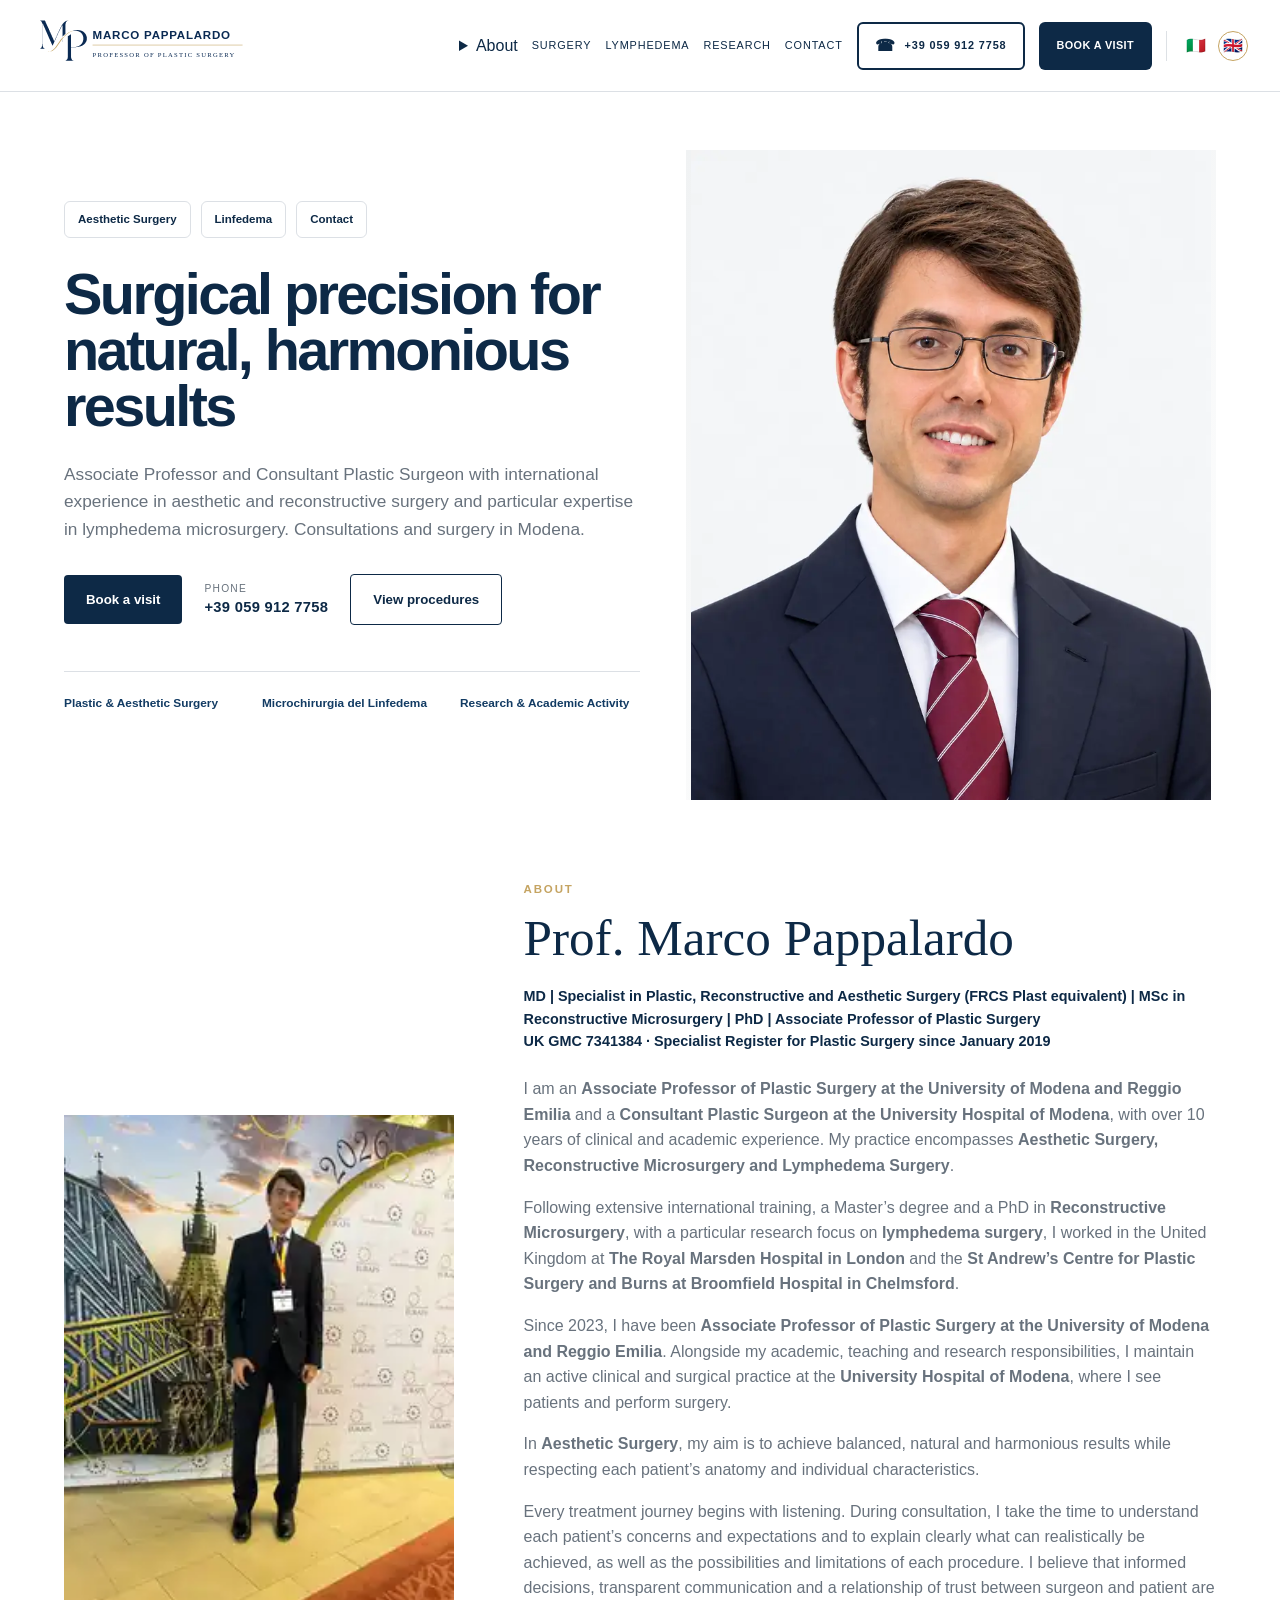
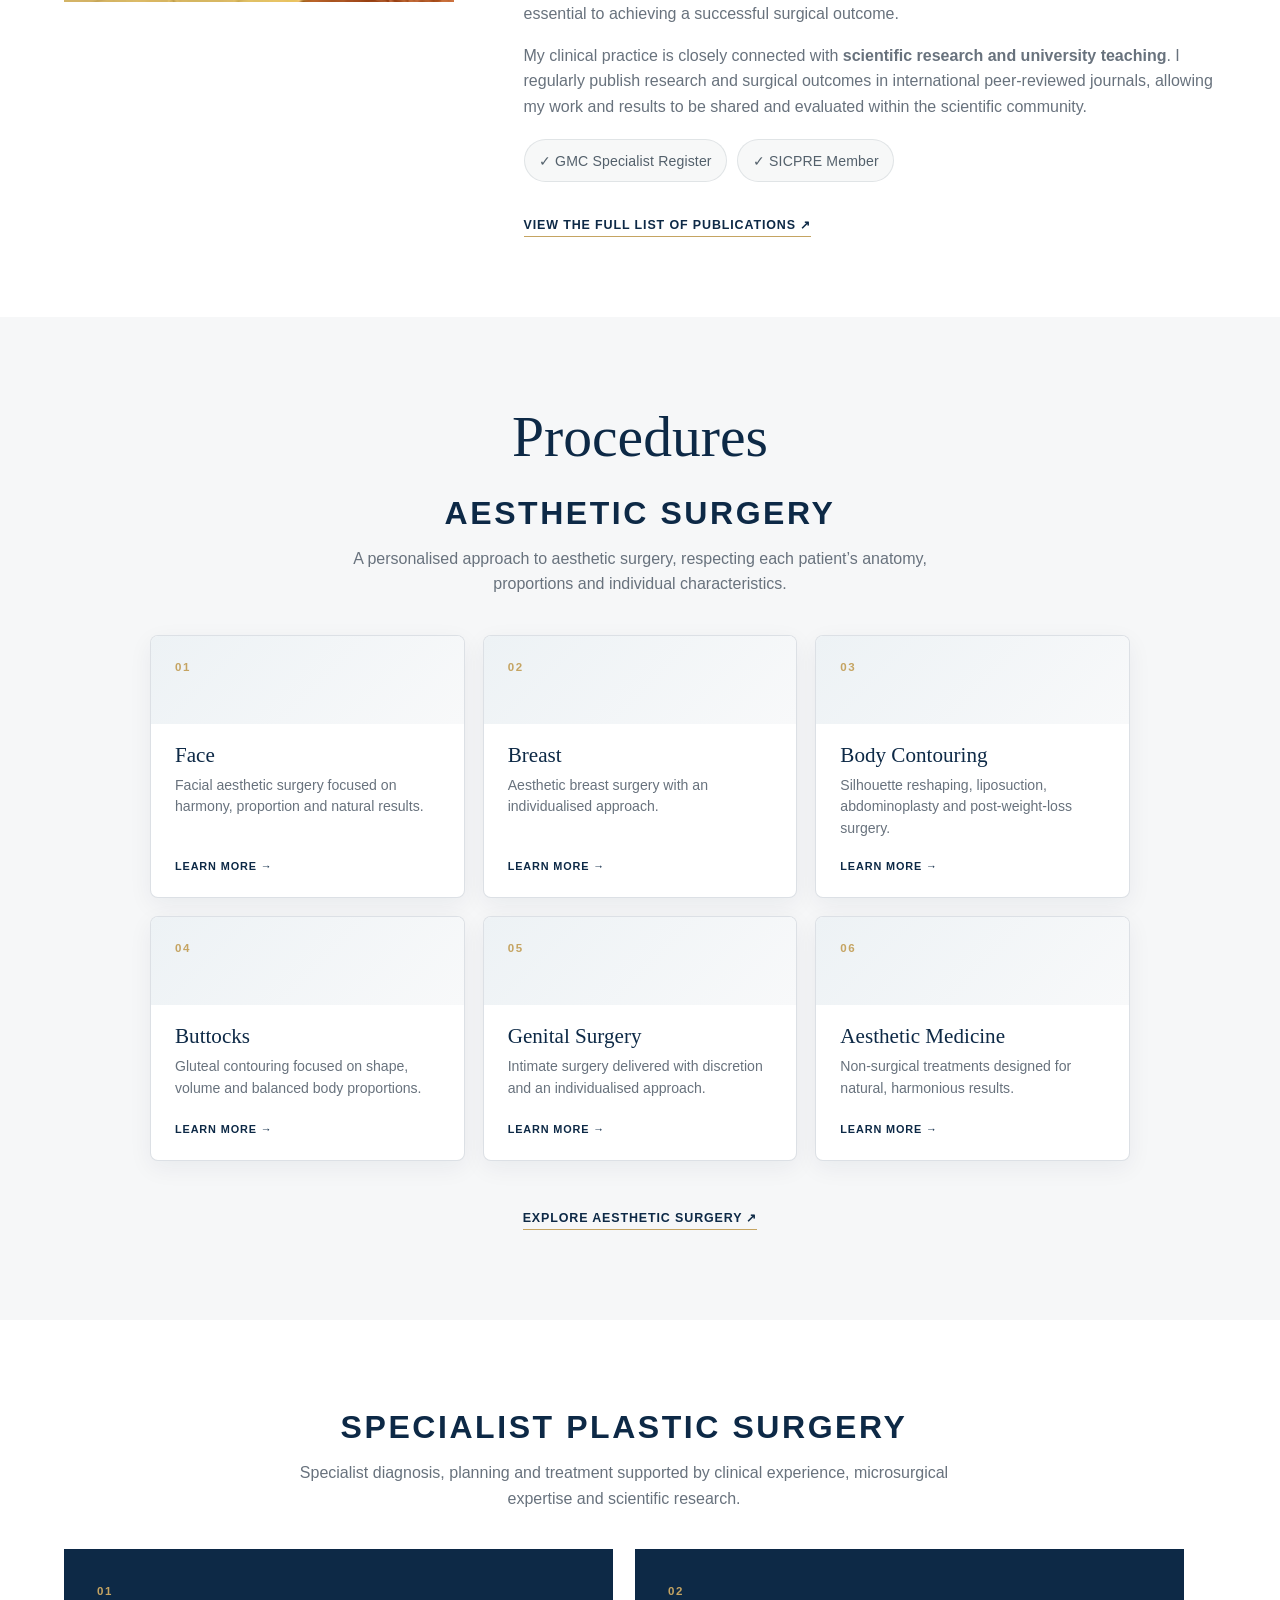
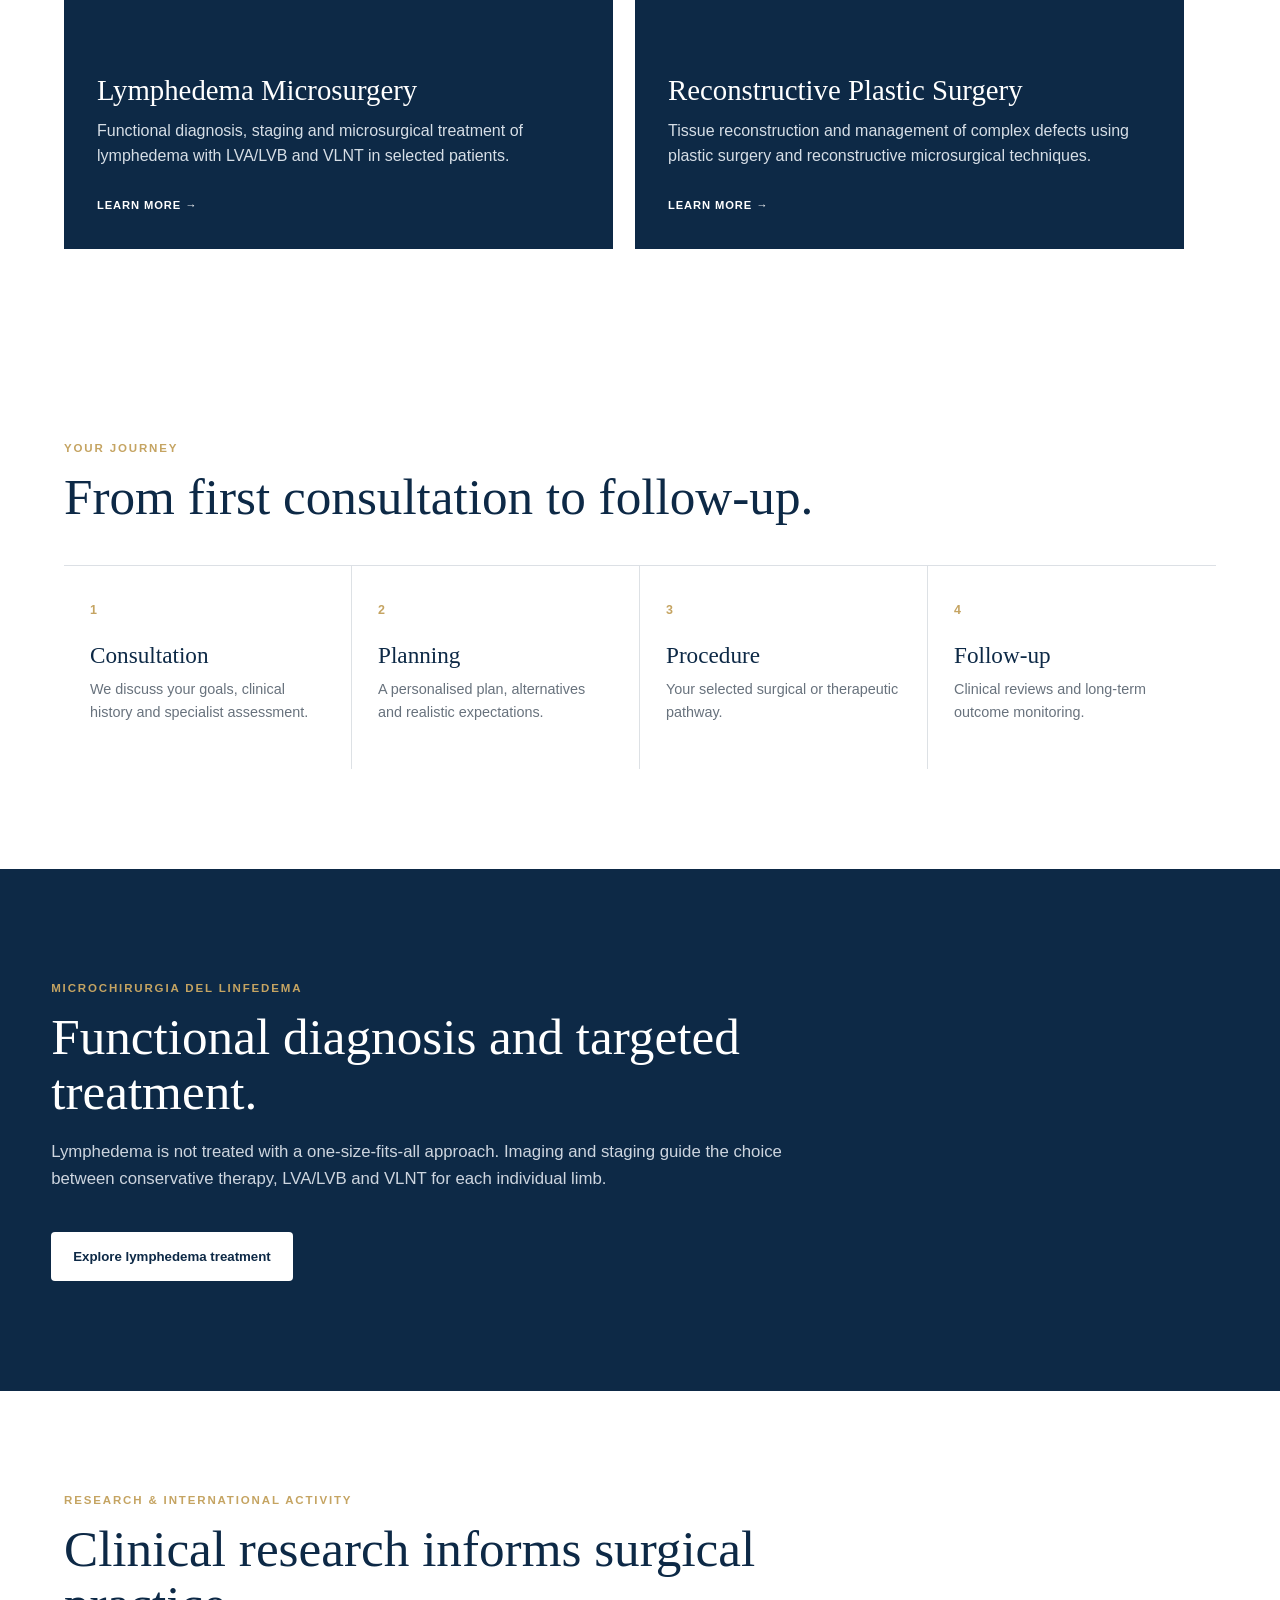
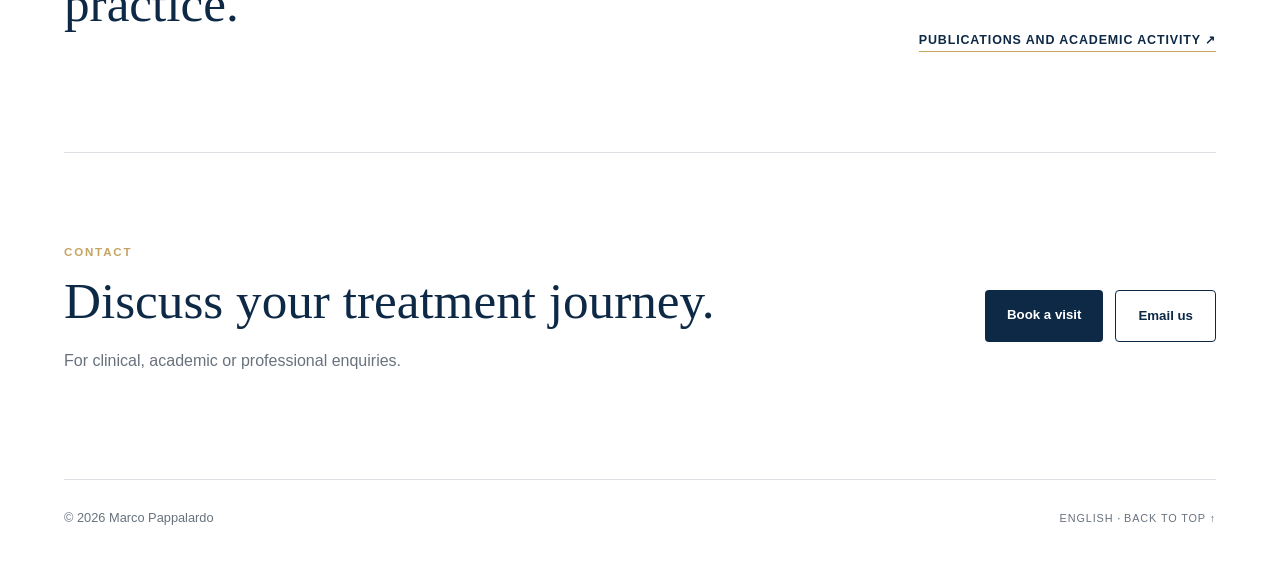
==== commit 4d7d1a44: "Refresh English homepage header layout" ====
--- a/en/index.html
+++ b/en/index.html
@@ -8,7 +8,7 @@
 <link rel="alternate" hreflang="en" href="https://marcopappalardo.com/en/">
 <link rel="alternate" hreflang="x-default" href="https://marcopappalardo.com/en/">
 <title>Marco Pappalardo | Plastic, Aesthetic and Lymphedema Surgery</title>
-<link rel="stylesheet" href="../style.css?v=20261101-header-phone-v2"><script src="../script.js?v=20260923-exact-photo-v1" defer></script>
+<link rel="stylesheet" href="../style.css?v=20261101-header-single-line-v1"><script src="../script.js?v=20260923-exact-photo-v1" defer></script>
 </head>
 <body>
 <header class="site-header">
--- a/style.css
+++ b/style.css
@@ -1,7 +1,7 @@
 /* build: 2026-09-22-shoaib-v2 */
 :root{--navy:#0d2946;--navy2:#123b63;--gold:#c5a462;--muted:#68727d;--paper:#fff;--soft:#f4f6f7;--line:rgba(13,41,70,.14);--max:1240px}
 *{box-sizing:border-box}html{scroll-behavior:smooth}body{margin:0;background:#fff;color:var(--navy);font-family:Arial,Helvetica,sans-serif;line-height:1.6;-webkit-font-smoothing:antialiased}a{color:inherit}h1,h2,h3{font-family:Georgia,"Times New Roman",serif;font-weight:400;line-height:1.08}p{margin-top:0}.eyebrow{color:var(--gold);font-size:.72rem;font-weight:700;letter-spacing:.16em;text-transform:uppercase}
-.site-header{position:sticky;top:0;z-index:30;display:flex;align-items:center;justify-content:space-between;min-height:92px;padding:10px max(4vw,calc((100vw - var(--max))/2));background:rgba(255,255,255,.97);border-bottom:1px solid var(--line);backdrop-filter:blur(14px)}.brand-logo{display:block;width:clamp(285px,29vw,430px);height:auto}.site-nav{display:flex;align-items:center;gap:18px;flex-wrap:nowrap}.nav-dropdown{position:relative}.nav-trigger{font-size:.68rem;letter-spacing:.08em;text-transform:uppercase;text-decoration:none}.nav-trigger:hover{color:var(--gold)}.nav-submenu{position:absolute;top:calc(100% + 18px);left:-18px;min-width:220px;padding:10px;background:#fff;border:1px solid var(--line);box-shadow:0 16px 38px rgba(13,41,70,.12);display:none}.nav-dropdown:hover .nav-dropdown:hover .nav-submenu,.nav-dropdown:focus-within .nav-submenu{display:grid}.nav-submenu a{padding:10px 12px;text-decoration:none;font-size:.74rem;letter-spacing:.02em;text-transform:none;white-space:nowrap}.nav-submenu a:hover{background:var(--soft);color:var(--gold)}.site-nav>a,.site-nav .nav-trigger,.site-footer a{font-size:.68rem;letter-spacing:.08em;text-transform:uppercase;text-decoration:none}.site-nav>a:hover,.site-nav .nav-trigger:hover,.site-footer a:hover{color:var(--gold)}.nav-phone{display:inline-flex!important;align-items:center;justify-content:center;gap:9px;flex:0 0 auto;min-height:48px;padding:0 18px;background:#fff!important;color:var(--navy)!important;border:2px solid var(--navy)!important;border-radius:6px;font-size:.72rem;letter-spacing:.02em;text-decoration:none;font-weight:700;white-space:nowrap!important;line-height:1;box-sizing:border-box}.nav-phone:hover{background:var(--soft)!important;color:var(--navy)!important;border-color:var(--navy2)!important}.nav-phone-icon{font-size:1rem;line-height:1;display:inline-flex;align-items:center;justify-content:center;transform:translateY(-.5px)}.site-nav>.nav-book{display:inline-flex;align-items:center;justify-content:center;flex:0 0 auto;min-height:48px;padding:0 18px;background:var(--navy);color:#fff;border-radius:6px;font-weight:700;letter-spacing:.04em;white-space:nowrap!important;line-height:1}.site-nav>.nav-book:hover{color:#fff;background:var(--navy2)}.language-flags{display:flex;gap:7px;padding-left:14px;border-left:1px solid var(--line)}.flag-link{display:flex;align-items:center;justify-content:center;width:30px;height:30px;border-radius:50%;text-decoration:none;border:1px solid transparent}.flag-link.is-active{border-color:var(--gold)}.menu-toggle{display:none}
+.site-header{position:sticky;top:0;z-index:30;display:flex;align-items:center;justify-content:space-between;gap:28px;min-height:92px;padding:10px clamp(22px,2.5vw,48px);background:rgba(255,255,255,.97);border-bottom:1px solid var(--line);backdrop-filter:blur(14px)}.brand-logo{display:block;width:clamp(250px,20vw,335px);height:auto}.site-nav{display:flex;align-items:center;justify-content:flex-end;gap:14px;flex:1 1 auto;min-width:0;flex-wrap:nowrap}.nav-dropdown{position:relative}.nav-trigger{font-size:.68rem;letter-spacing:.08em;text-transform:uppercase;text-decoration:none;white-space:nowrap}.nav-trigger:hover{color:var(--gold)}.nav-submenu{position:absolute;top:calc(100% + 18px);left:-18px;min-width:220px;padding:10px;background:#fff;border:1px solid var(--line);box-shadow:0 16px 38px rgba(13,41,70,.12);display:none}.nav-dropdown:hover .nav-submenu,.nav-dropdown:focus-within .nav-submenu{display:grid}.nav-submenu a{padding:10px 12px;text-decoration:none;font-size:.74rem;letter-spacing:.02em;text-transform:none;white-space:nowrap}.nav-submenu a:hover{background:var(--soft);color:var(--gold)}.site-nav>a,.site-nav .nav-trigger,.site-footer a{font-size:.68rem;letter-spacing:.08em;text-transform:uppercase;text-decoration:none;white-space:nowrap}.site-nav>a:hover,.site-nav .nav-trigger:hover,.site-footer a:hover{color:var(--gold)}.nav-phone{display:inline-flex!important;align-items:center;justify-content:center;gap:9px;flex:0 0 auto;min-height:48px;padding:0 16px;background:#fff!important;color:var(--navy)!important;border:2px solid var(--navy)!important;border-radius:6px;font-size:.70rem;letter-spacing:.015em;text-decoration:none;font-weight:700;white-space:nowrap!important;line-height:1;box-sizing:border-box}.nav-phone:hover{background:var(--soft)!important;color:var(--navy)!important;border-color:var(--navy2)!important}.nav-phone-icon{font-size:1rem;line-height:1;display:inline-flex;align-items:center;justify-content:center;transform:translateY(-.5px)}.site-nav>.nav-book{display:inline-flex;align-items:center;justify-content:center;flex:0 0 auto;min-height:48px;padding:0 18px;background:var(--navy);color:#fff;border-radius:6px;font-weight:700;letter-spacing:.035em;white-space:nowrap!important;line-height:1}.site-nav>.nav-book:hover{color:#fff;background:var(--navy2)}.language-flags{display:flex;gap:7px;padding-left:14px;border-left:1px solid var(--line)}.flag-link{display:flex;align-items:center;justify-content:center;width:30px;height:30px;border-radius:50%;text-decoration:none;border:1px solid transparent}.flag-link.is-active{border-color:var(--gold)}.menu-toggle{display:none}
 .hero-shoaib{max-width:var(--max);margin:0 auto;display:grid;grid-template-columns:minmax(0,1fr) minmax(430px,.92fr);gap:46px;min-height:650px;padding:58px 0 0;align-items:end}.hero-shoaib-copy{align-self:center;padding:28px 0 64px}.hero-quicklinks{display:flex;gap:10px;margin-bottom:28px;flex-wrap:wrap}.hero-quicklinks a{padding:8px 13px;border:1px solid var(--line);border-radius:6px;text-decoration:none;font-size:.72rem;font-weight:700}.hero-shoaib h1{font-family:Arial,Helvetica,sans-serif;font-weight:700;letter-spacing:-.045em;font-size:clamp(2.9rem,4.5vw,4.8rem);line-height:.98;margin:12px 0 26px;max-width:680px}.hero-subtitle{max-width:650px;color:var(--muted);font-size:1.08rem}.hero-actions{display:flex;gap:18px;margin-top:30px;flex-wrap:wrap;align-items:center}.hero-phone{display:flex;flex-direction:column;justify-content:center;min-height:48px;padding:0 4px;text-decoration:none;line-height:1.15}.hero-phone span{font-size:.64rem;letter-spacing:.12em;text-transform:uppercase;color:var(--muted);margin-bottom:4px}.hero-phone strong{font-size:.92rem;letter-spacing:.02em;color:var(--navy);font-weight:700}.hero-phone:hover strong{color:var(--gold)}.button{display:inline-flex;padding:14px 22px;text-decoration:none;border-radius:4px;font-weight:700;font-size:.83rem}.button-primary{background:var(--navy);color:#fff}.button-outline{border:1px solid var(--navy);background:#fff}.button-light{background:#fff;color:var(--navy);margin-top:22px}.hero-trust{display:grid;grid-template-columns:repeat(3,1fr);gap:18px;margin-top:46px;padding-top:22px;border-top:1px solid var(--line)}.hero-trust span{font-size:.74rem;font-weight:700;color:var(--navy2)}.hero-shoaib-photo{height:650px;display:flex;align-items:flex-end;justify-content:center;overflow:hidden;background:linear-gradient(145deg,#f0f2f3,#fff)}.hero-shoaib-photo img{display:block;width:100%;height:100%;object-fit:contain;object-position:center bottom;image-rendering:auto}
 .about-band{max-width:var(--max);margin:80px auto;display:grid;grid-template-columns:.72fr 1.28fr;gap:70px;align-items:center}.about-photo img{display:block;width:100%;aspect-ratio:4/5;object-fit:cover;object-position:center 35%}.about-copy h2,.section-head h2,.lymph-feature h2,.research-strip h2,.contact-cta h2{font-size:clamp(2.5rem,4vw,4.2rem);margin:0 0 20px}.lead{font-family:Georgia,"Times New Roman",serif;font-size:1.7rem;line-height:1.25}.about-copy>p:not(.eyebrow):not(.lead){color:var(--muted)}.about-credentials{font-size:.9rem;line-height:1.55;color:var(--navy)!important;margin:0 0 24px}.about-quote{margin:30px 0 8px;padding:4px 0 4px 22px;border-left:2px solid var(--gold);font-family:Georgia,"Times New Roman",serif;font-size:1.25rem;line-height:1.45;color:var(--navy)}.section-link{display:inline-block;margin-top:18px;text-decoration:none;border-bottom:1px solid var(--gold);font-size:.78rem;font-weight:700;letter-spacing:.07em;text-transform:uppercase}
 .procedures-section{background:var(--soft);padding:100px max(4vw,calc((100vw - var(--max))/2))}.section-head{max-width:760px;margin-bottom:40px}.section-head>p:last-child{color:var(--muted)}.procedure-cards{display:grid;grid-template-columns:repeat(3,1fr);gap:16px}.procedure-cards a{min-height:260px;padding:30px;background:#fff;border:1px solid var(--line);text-decoration:none;transition:transform .2s ease,box-shadow .2s ease}.procedure-cards a:hover{transform:translateY(-3px);box-shadow:0 14px 35px rgba(13,41,70,.08)}.procedure-cards span{font-size:.7rem;color:var(--gold);font-weight:700}.procedure-cards h3{font-size:1.55rem;margin:42px 0 12px}.procedure-cards p{color:var(--muted);font-size:.92rem}
@@ -9,6 +9,7 @@
 .lymph-feature{background:var(--navy);color:#fff;padding:110px max(4vw,calc((100vw - var(--max))/2))}.lymph-feature>div{max-width:850px}.lymph-feature h2{color:#fff}.lymph-feature p:not(.eyebrow){color:#cdd5df;font-size:1.05rem;max-width:760px}
 .research-strip{max-width:var(--max);margin:0 auto;padding:100px 0;display:flex;justify-content:space-between;align-items:end;gap:60px;border-bottom:1px solid var(--line)}.research-strip>div{max-width:760px}.contact-cta{max-width:var(--max);margin:0 auto;padding:90px 0;display:flex;justify-content:space-between;align-items:center;gap:50px}.contact-cta p:not(.eyebrow){color:var(--muted)}.contact-actions{display:flex;gap:12px;flex-wrap:wrap}.site-footer{max-width:var(--max);margin:0 auto;padding:28px 0 42px;border-top:1px solid var(--line);display:flex;justify-content:space-between;color:var(--muted);font-size:.8rem}.sr-only{position:absolute;width:1px;height:1px;padding:0;margin:-1px;overflow:hidden;clip:rect(0,0,0,0);white-space:nowrap;border:0}
 @media(max-width:1280px){.hero-shoaib,.about-band,.journey-section,.research-strip,.contact-cta,.site-footer{margin-left:5vw;margin-right:5vw}}
+@media(max-width:1180px){.site-header{gap:18px;padding-left:22px;padding-right:22px}.brand-logo{width:245px}.site-nav{gap:10px}.site-nav>a,.site-nav .nav-trigger{font-size:.61rem}.nav-phone{padding-left:12px;padding-right:12px}.site-nav>.nav-book{padding-left:13px;padding-right:13px}}
 @media(max-width:950px){.brand-logo{width:260px}.site-nav{gap:12px}.site-nav>a{font-size:.61rem}.procedure-cards{grid-template-columns:repeat(2,1fr)}}
 @media(max-width:820px){.nav-phone{width:100%;padding:13px 16px;min-height:48px}.nav-dropdown{width:100%}.nav-trigger{display:block;padding:10px 0}.nav-submenu{position:static;display:grid;box-shadow:none;border:0;border-left:1px solid var(--line);margin:0 0 8px 8px;padding:0 0 0 10px;min-width:0}.nav-submenu a{padding:8px 10px}.profile-page .page-hero{margin-left:5vw;margin-right:5vw;padding:60px 0 40px}.profile-detail,.profile-subsection{margin-left:5vw;margin-right:5vw;grid-template-columns:1fr;gap:32px}.profile-subsection{padding:50px 0}.site-header{min-height:80px}.brand-logo{width:220px}.menu-toggle{display:grid;gap:6px;width:42px;height:42px;padding:12px 8px;background:transparent;border:0}.menu-toggle span:not(.sr-only){height:1px;background:var(--navy)}.site-nav{position:absolute;top:80px;left:0;right:0;display:none;flex-direction:column;align-items:flex-start;padding:12px 5vw 22px;background:#fff;border-bottom:1px solid var(--line)}.site-nav.is-open{display:flex}.site-nav>a{padding:10px 0}.site-nav>.nav-book{width:100%;justify-content:center;text-align:center;padding:13px 16px}.language-flags{padding:10px 0 0;border-left:0;border-top:1px solid var(--line);width:100%}.hero-shoaib{grid-template-columns:1fr;gap:0;padding-top:28px}.hero-shoaib-copy{order:1;padding:34px 0 50px}.hero-shoaib-photo{height:520px}.hero-shoaib h1{font-size:clamp(3rem,14vw,4.8rem)}.hero-trust{grid-template-columns:1fr}.about-band{grid-template-columns:1fr;gap:36px;margin-top:60px;margin-bottom:60px}.procedure-cards{grid-template-columns:1fr}.journey-grid{grid-template-columns:1fr}.journey-grid article{border-right:0;border-bottom:1px solid var(--line)}.research-strip,.contact-cta{flex-direction:column;align-items:flex-start}.site-footer{flex-direction:column;gap:14px}}
 
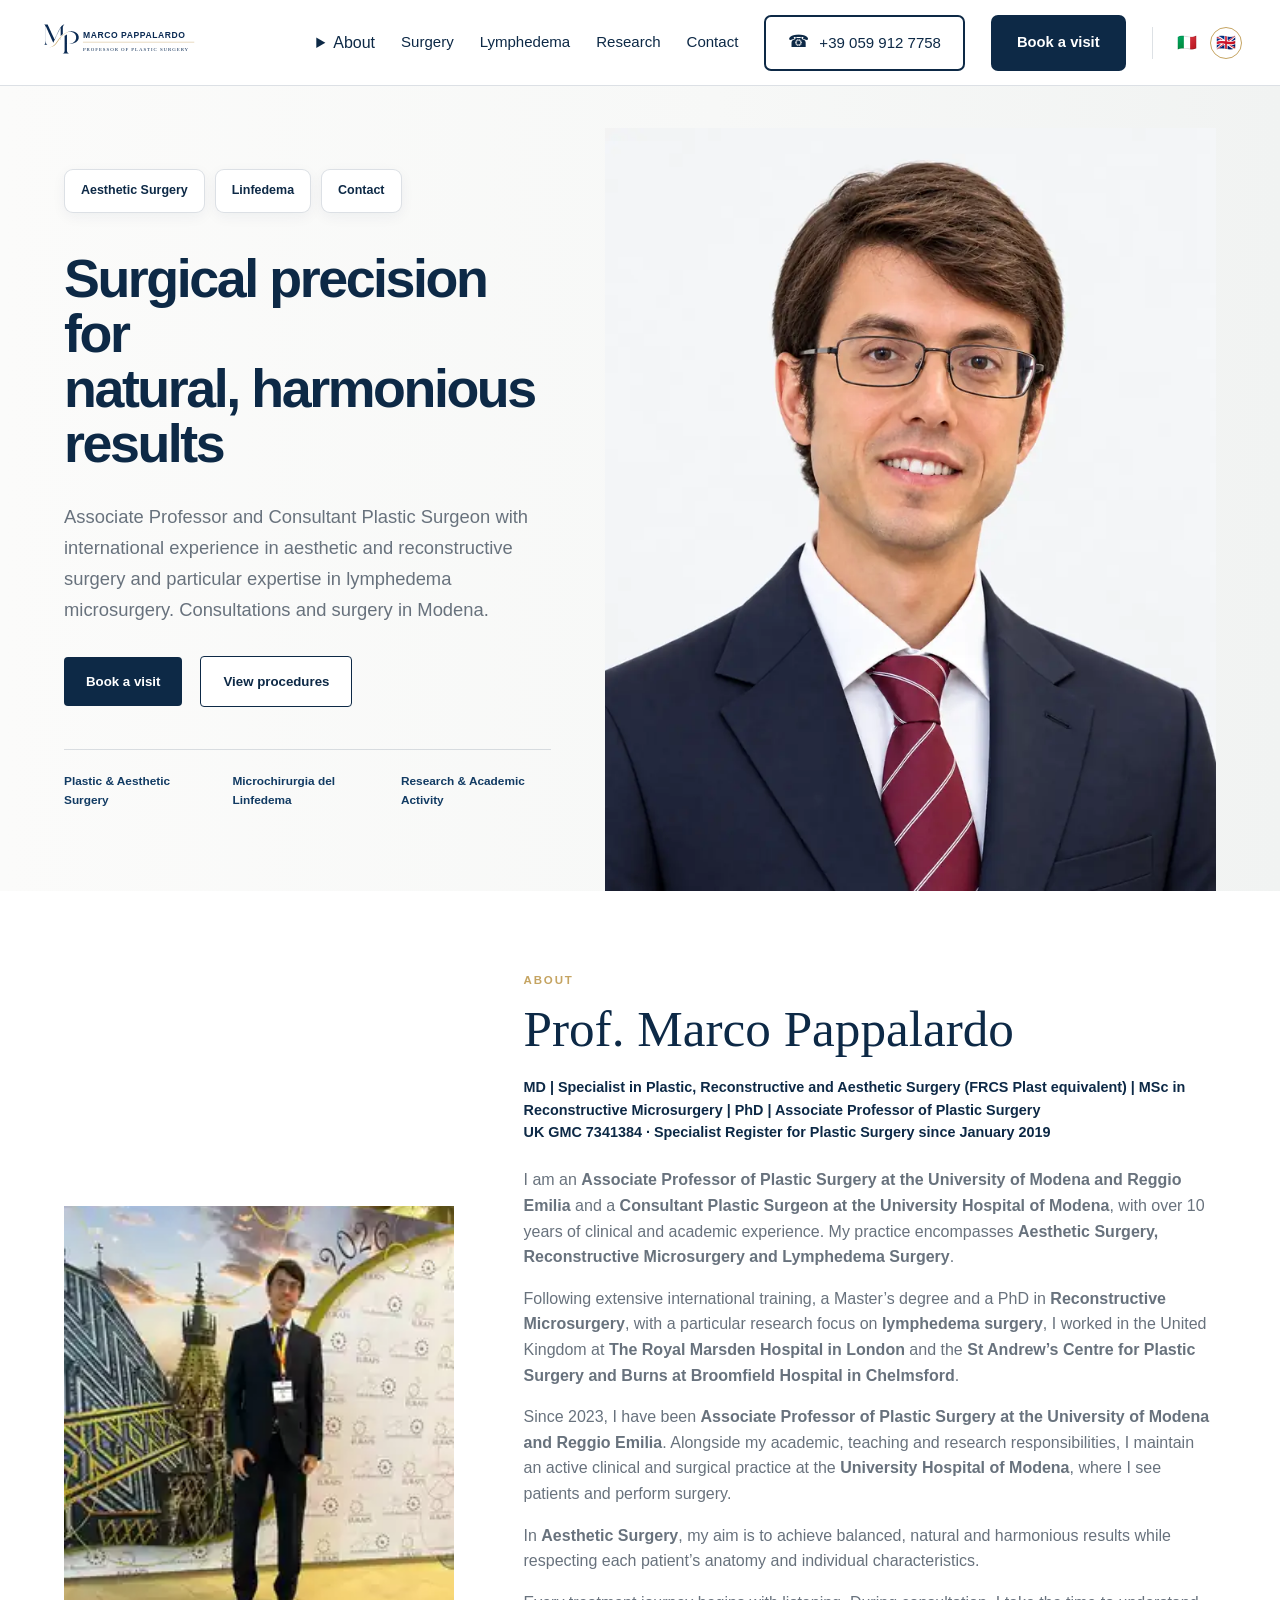
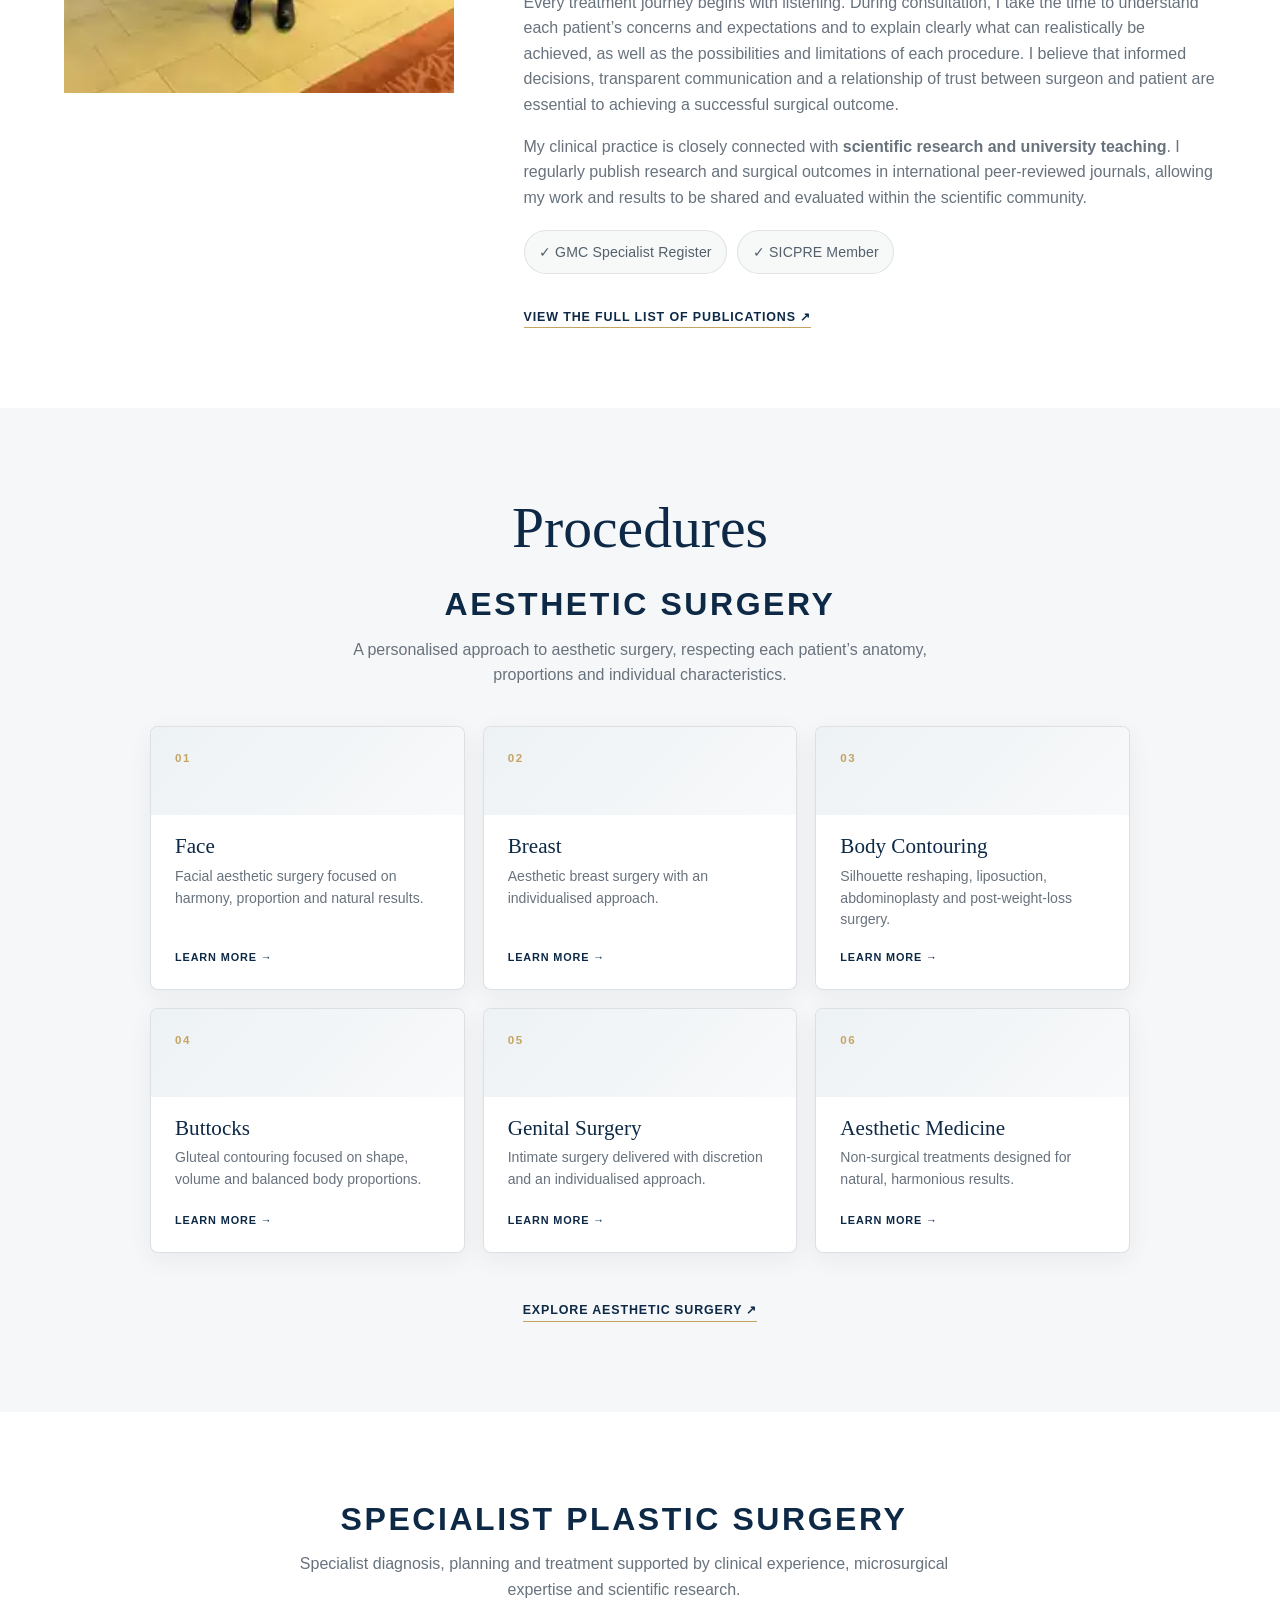
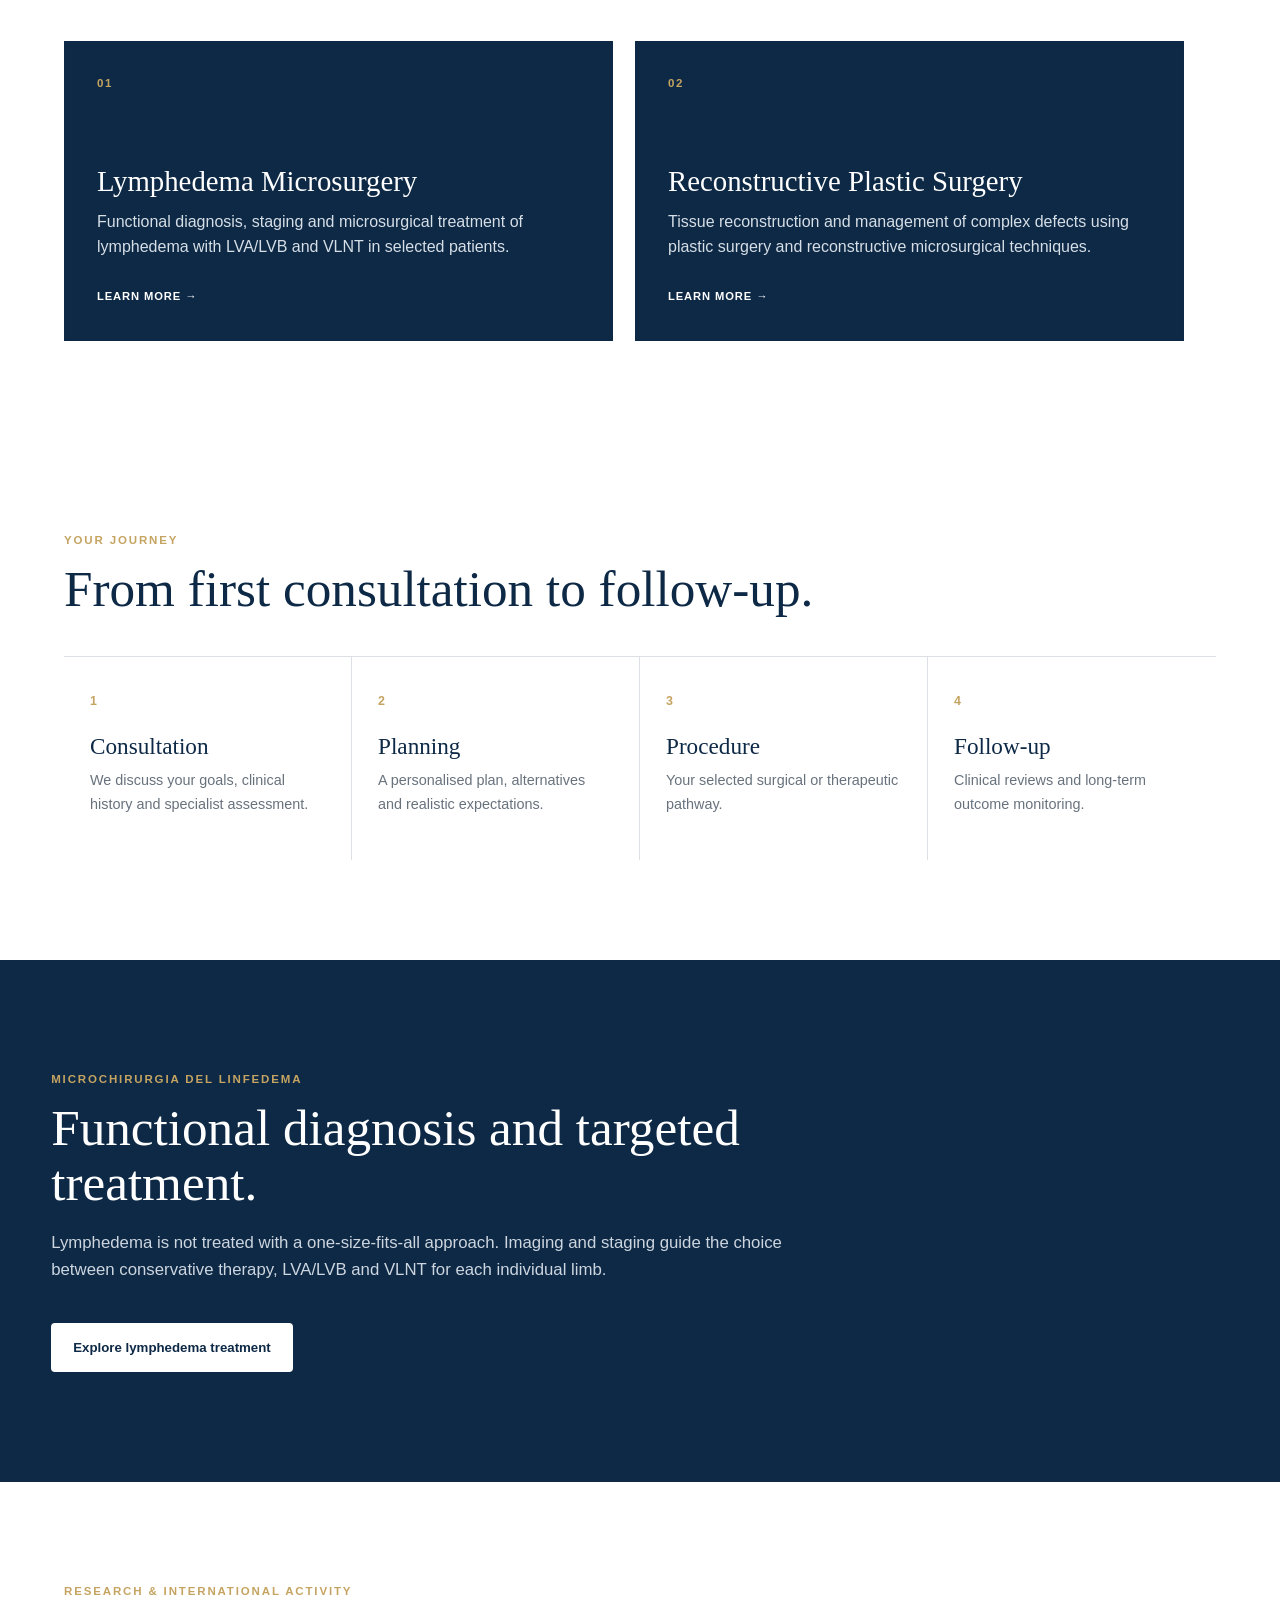
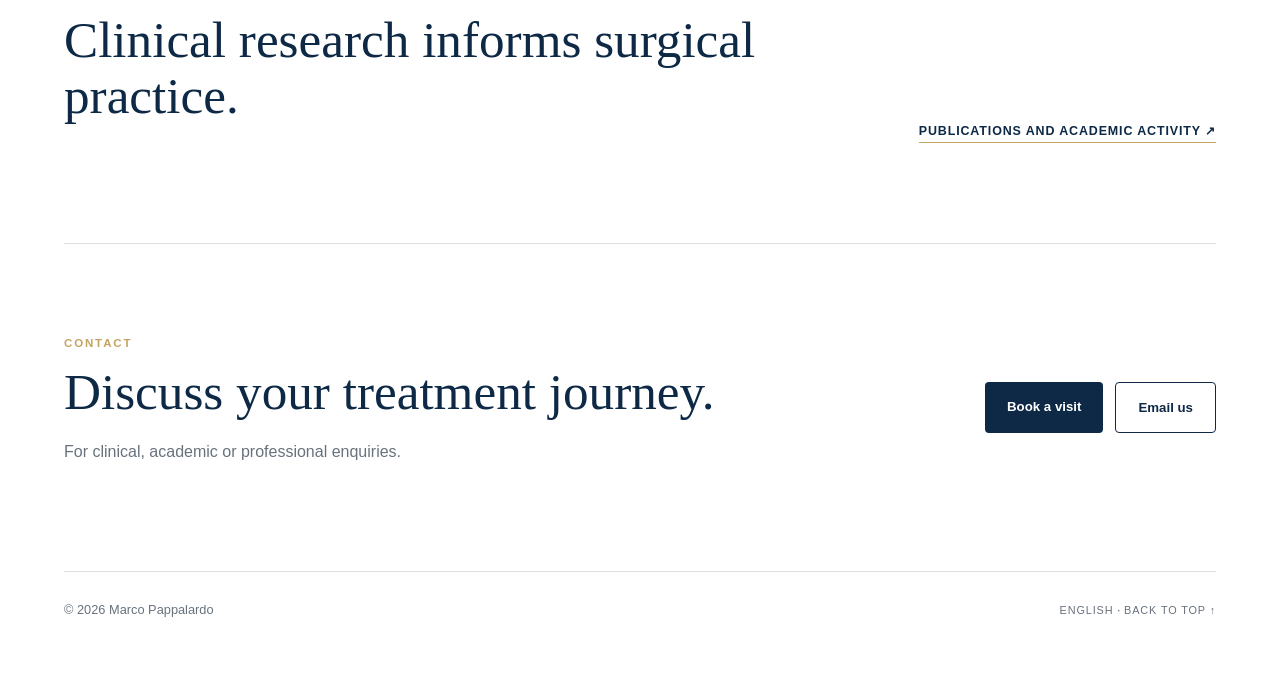
==== commit 3602cc32: "Refresh English homepage Shoaib-style layout" ====
--- a/en/index.html
+++ b/en/index.html
@@ -8,7 +8,7 @@
 <link rel="alternate" hreflang="en" href="https://marcopappalardo.com/en/">
 <link rel="alternate" hreflang="x-default" href="https://marcopappalardo.com/en/">
 <title>Marco Pappalardo | Plastic, Aesthetic and Lymphedema Surgery</title>
-<link rel="stylesheet" href="../style.css?v=20261101-header-single-line-v1"><script src="../script.js?v=20260923-exact-photo-v1" defer></script>
+<link rel="stylesheet" href="../style.css?v=20261101-shoaib-layout-v2"><script src="../script.js?v=20260923-exact-photo-v1" defer></script>
 </head>
 <body>
 <header class="site-header">
--- a/style.css
+++ b/style.css
@@ -107,3 +107,127 @@
 
 .contact-page-hero{max-width:var(--max);margin:0 auto;padding:95px 0 65px}.contact-page-hero h1{font-size:clamp(3.3rem,6vw,5.7rem);margin:0 0 22px}.contact-page-hero .hero-copy{max-width:700px;color:var(--muted);font-size:1.08rem}.contact-page-grid{max-width:var(--max);margin:0 auto 90px;display:grid;grid-template-columns:.9fr 1.1fr;gap:70px;padding-top:10px}.contact-intro h2,.contact-enquiry h2{font-size:clamp(2.2rem,3.5vw,3.5rem);margin:0 0 18px}.contact-intro>p,.contact-enquiry>p{color:var(--muted)}.contact-list{margin-top:38px;border-top:1px solid var(--line)}.contact-item{display:grid;grid-template-columns:135px 1fr;gap:22px;padding:24px 0;border-bottom:1px solid var(--line)}.contact-item h3{font-family:Arial,Helvetica,sans-serif;font-size:.7rem;letter-spacing:.13em;text-transform:uppercase;margin:4px 0;color:var(--gold);font-weight:700}.contact-item p,.contact-item address{margin:0;color:var(--navy);font-style:normal}.contact-item a{text-decoration:none;font-weight:700}.contact-item a:hover{color:var(--gold)}.contact-enquiry{background:var(--soft);padding:42px}.contact-enquiry-actions{display:flex;gap:12px;flex-wrap:wrap;margin-top:28px}.contact-note{margin-top:28px;padding-top:22px;border-top:1px solid var(--line);font-size:.88rem;color:var(--muted)}.contact-booking-card{margin-top:26px;padding:22px;background:#fff;border:1px solid var(--line)}.contact-booking-card strong{display:block;margin-bottom:6px}.contact-booking-card p{font-size:.9rem;color:var(--muted);margin-bottom:0}
 @media(max-width:820px){.contact-page-hero,.contact-page-grid{margin-left:5vw;margin-right:5vw}.contact-page-hero{padding:60px 0 40px}.contact-page-grid{grid-template-columns:1fr;gap:32px;margin-bottom:60px}.contact-enquiry{padding:30px 24px}.contact-item{grid-template-columns:1fr;gap:5px}}
+
+/* Homepage/header alignment inspired by Shoaib proportions - 2026-11-01 */
+@media(min-width:821px){
+  .site-header{
+    min-height:86px;
+    padding:10px clamp(28px,3vw,54px);
+    gap:26px;
+  }
+  .brand{
+    flex:0 0 auto;
+  }
+  .brand-logo{
+    width:190px;
+    max-width:190px;
+  }
+  .site-nav{
+    flex:1 1 auto;
+    justify-content:flex-end;
+    gap:26px;
+  }
+  .site-nav>a,
+  .site-nav .nav-trigger{
+    font-size:.94rem;
+    letter-spacing:0;
+    text-transform:none;
+    white-space:nowrap;
+    font-weight:400;
+  }
+  .nav-phone{
+    min-height:56px;
+    padding:0 22px;
+    font-size:.92rem;
+    border-width:2px!important;
+    border-radius:7px;
+    gap:10px;
+  }
+  .nav-phone-icon{
+    font-size:1.05rem;
+  }
+  .site-nav>.nav-book{
+    min-height:56px;
+    padding:0 26px;
+    border-radius:7px;
+    font-size:.92rem;
+    letter-spacing:0;
+    text-transform:none;
+    white-space:nowrap!important;
+  }
+  .language-flags{
+    padding-left:18px;
+  }
+  .flag-link{
+    width:32px;
+    height:32px;
+  }
+
+  .hero-shoaib{
+    max-width:none;
+    margin:0;
+    min-height:670px;
+    padding:42px max(5vw,calc((100vw - 1240px)/2)) 0;
+    grid-template-columns:minmax(0,.94fr) minmax(500px,1.06fr);
+    gap:0;
+    align-items:stretch;
+    background:linear-gradient(90deg,#fbfbfa 0%,#f7f8f7 56%,#f1f3f2 100%);
+  }
+  .hero-shoaib-copy{
+    align-self:center;
+    padding:14px 54px 54px 0;
+  }
+  .hero-quicklinks{
+    margin-bottom:38px;
+    gap:10px;
+  }
+  .hero-quicklinks a{
+    padding:11px 16px;
+    border-radius:9px;
+    background:#fff;
+    box-shadow:0 4px 14px rgba(13,41,70,.05);
+    font-size:.78rem;
+  }
+  .hero-shoaib h1{
+    max-width:650px;
+    font-size:clamp(3.25rem,4.2vw,4.65rem);
+    line-height:1.02;
+    margin:0 0 30px;
+    letter-spacing:-.045em;
+  }
+  .hero-subtitle{
+    max-width:650px;
+    font-size:1.15rem;
+    line-height:1.7;
+  }
+  .hero-actions{
+    margin-top:30px;
+  }
+  .hero-phone{
+    display:none;
+  }
+  .hero-trust{
+    margin-top:42px;
+    padding-top:22px;
+    max-width:660px;
+  }
+  .hero-shoaib-photo{
+    height:auto;
+    min-height:670px;
+    background:transparent;
+    overflow:visible;
+  }
+  .hero-shoaib-photo img{
+    width:100%;
+    height:100%;
+    object-fit:contain;
+    object-position:center bottom;
+  }
+}
+@media(min-width:821px) and (max-width:1180px){
+  .brand-logo{width:165px;max-width:165px}
+  .site-nav{gap:15px}
+  .site-nav>a,.site-nav .nav-trigger{font-size:.82rem}
+  .nav-phone{padding:0 15px;font-size:.82rem}
+  .site-nav>.nav-book{padding:0 18px;font-size:.82rem}
+}
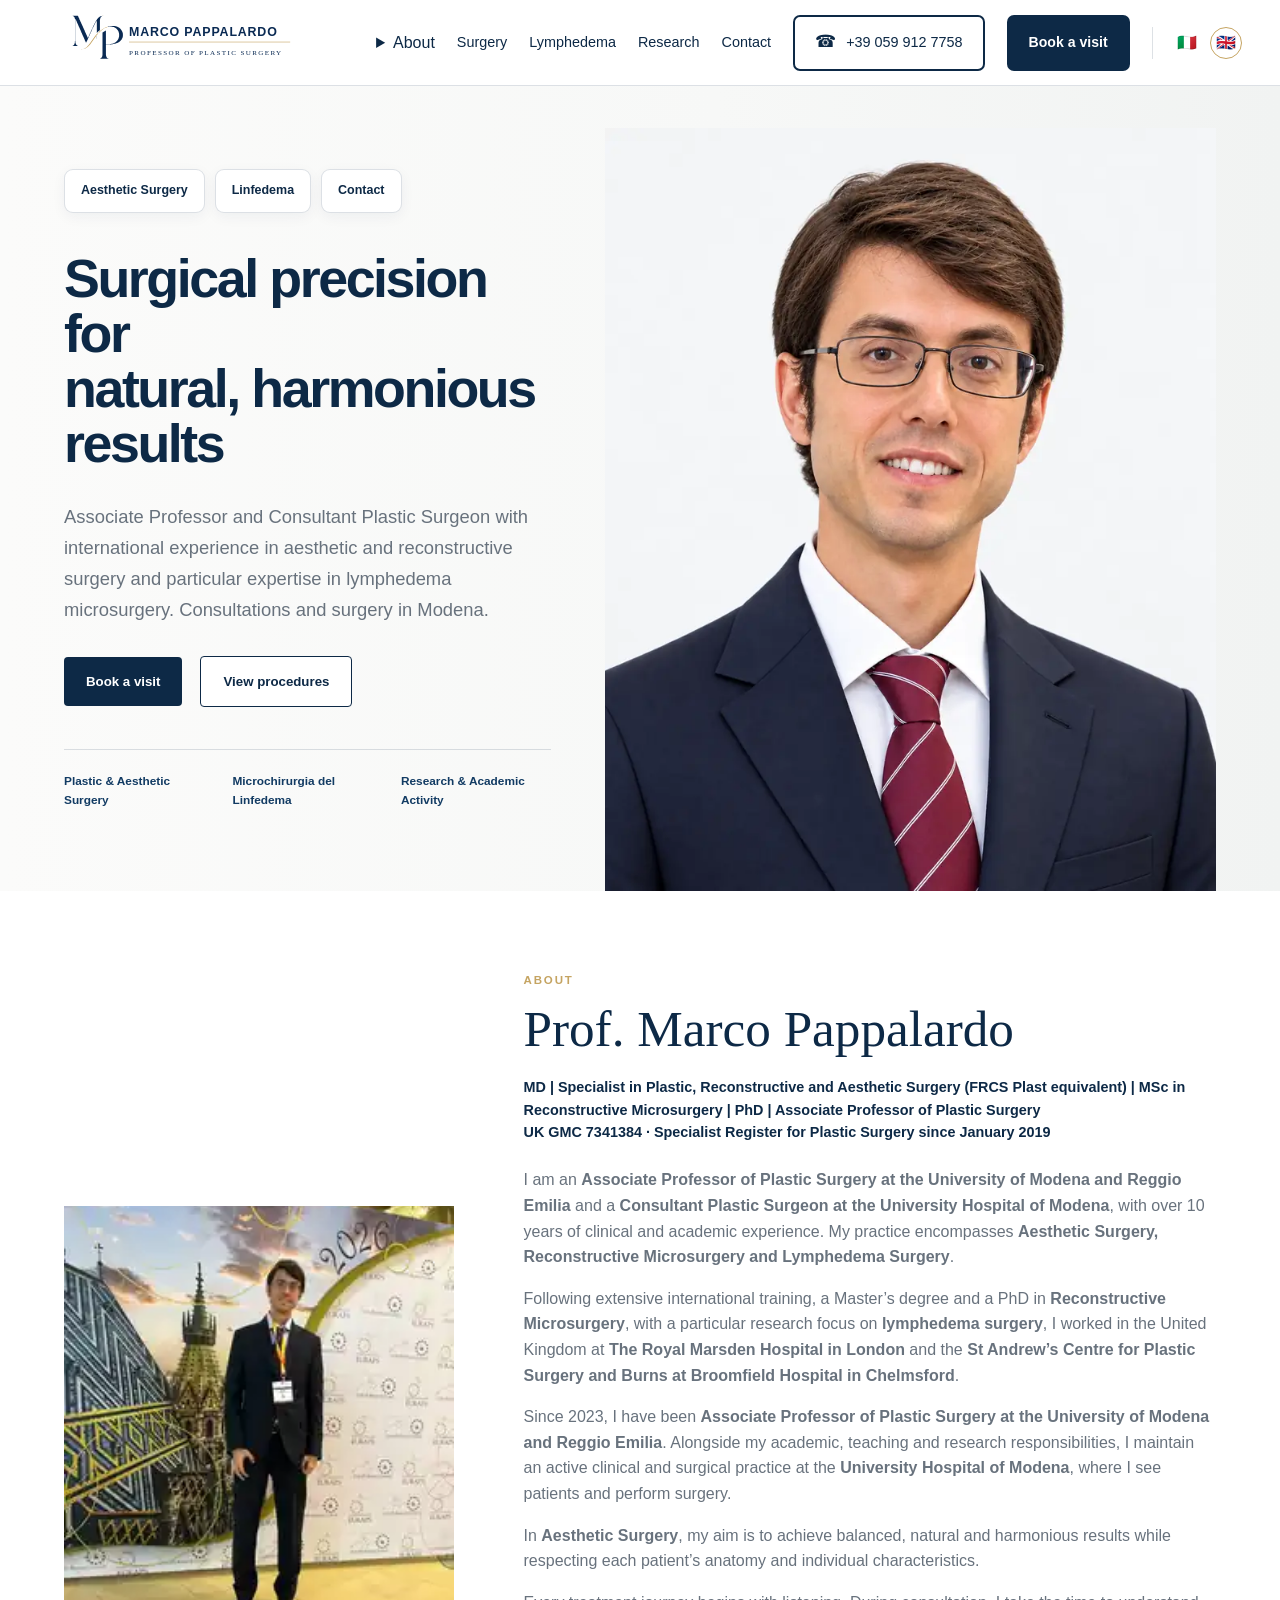
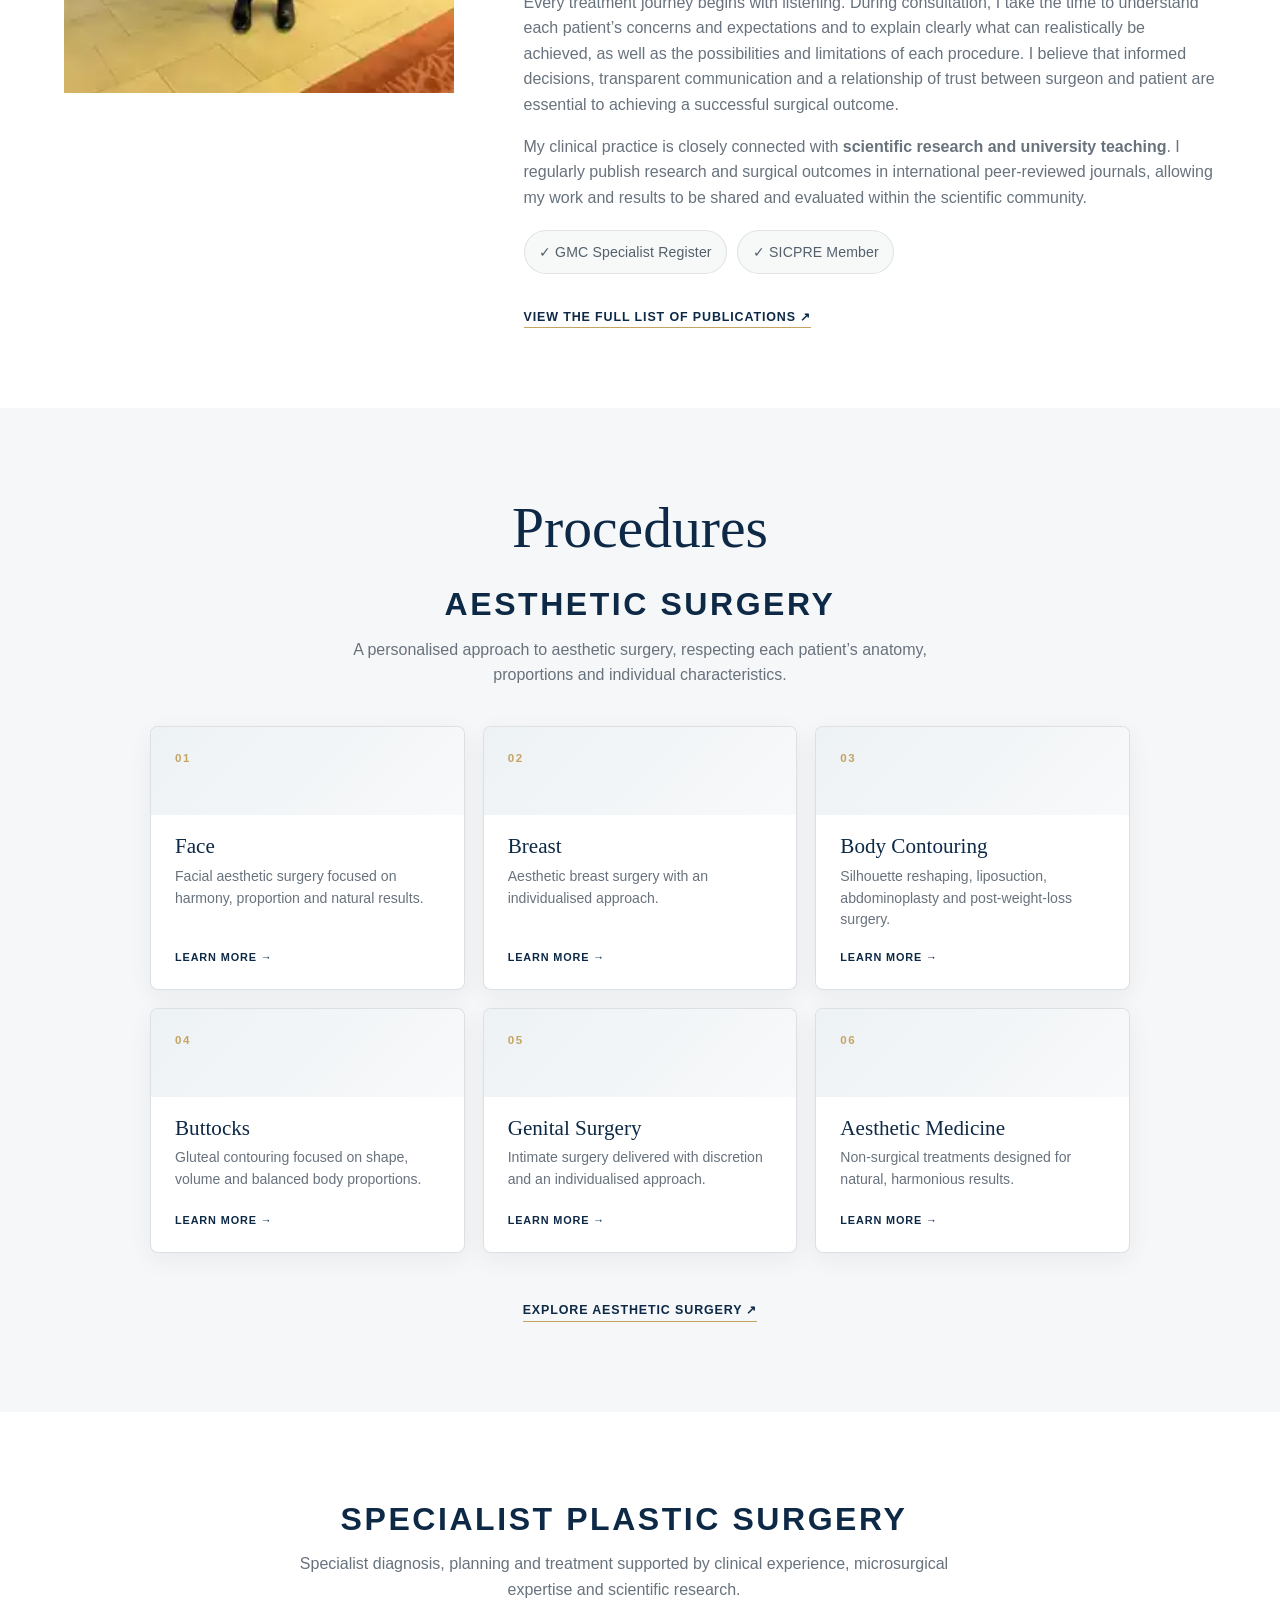
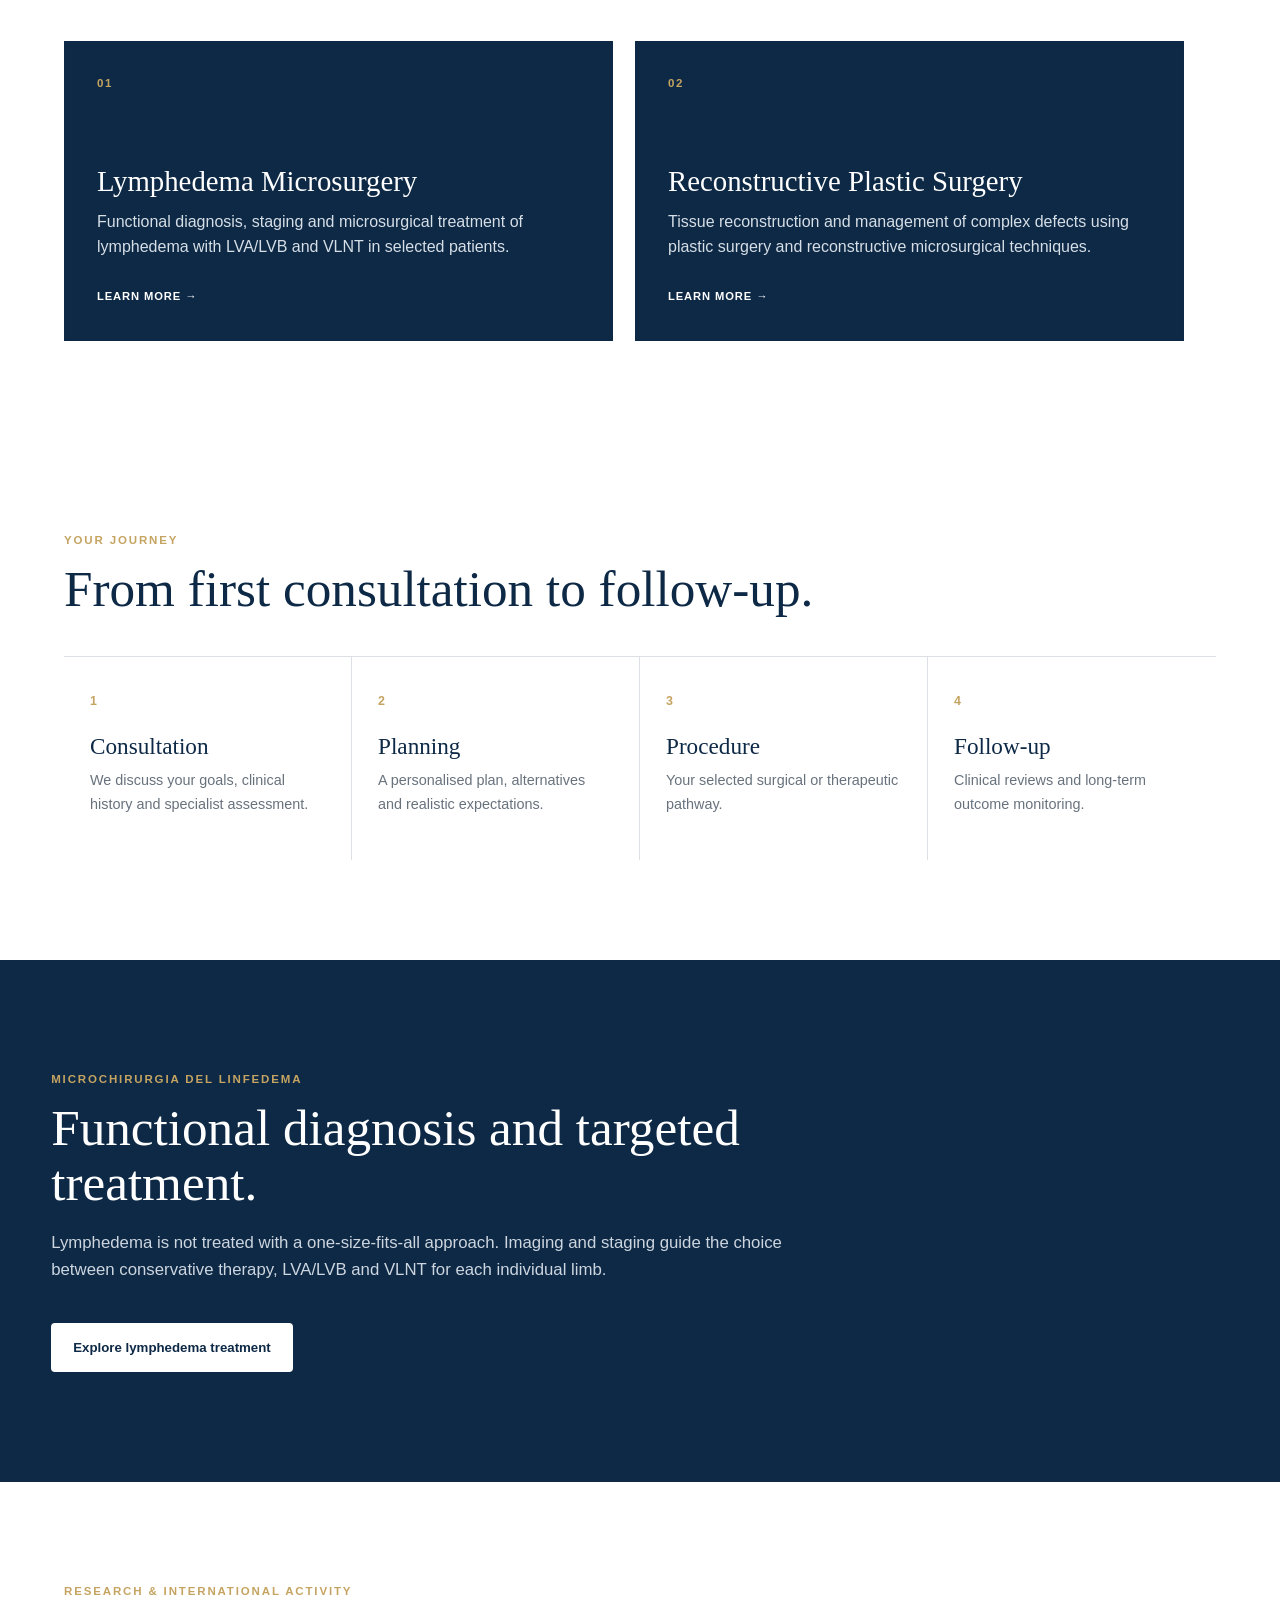
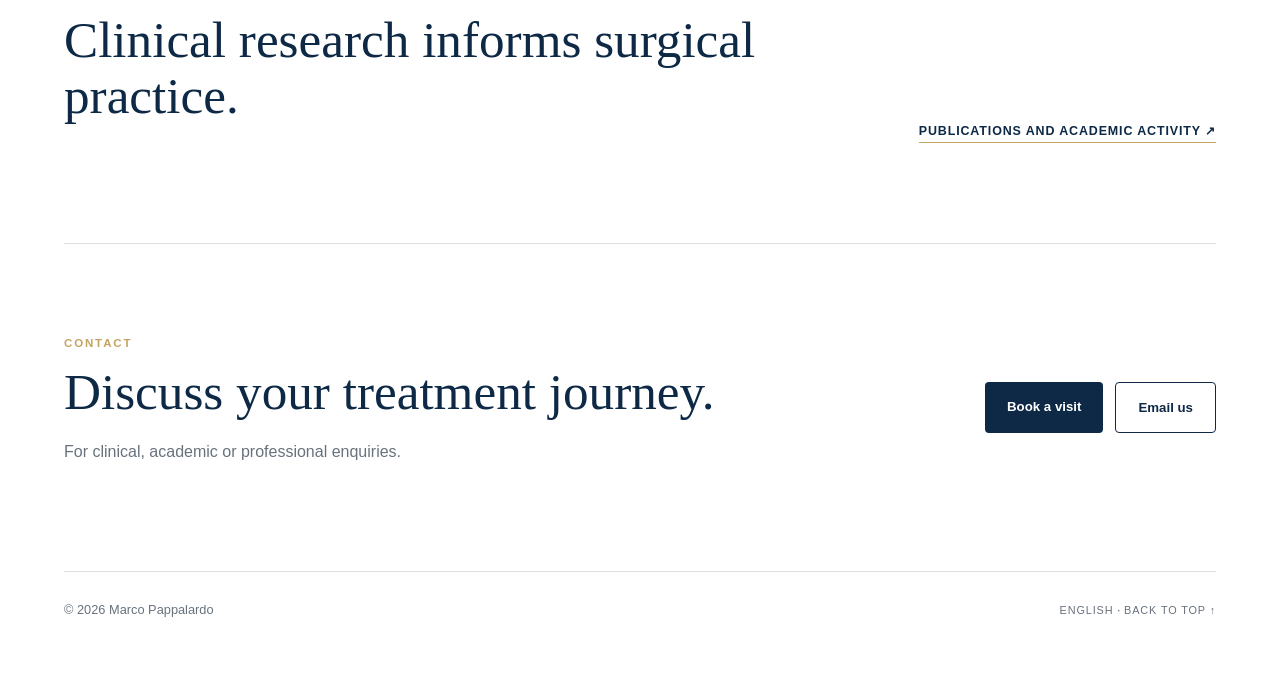
==== commit b792cc5a: "Refresh English homepage logo alignment" ====
--- a/en/index.html
+++ b/en/index.html
@@ -8,7 +8,7 @@
 <link rel="alternate" hreflang="en" href="https://marcopappalardo.com/en/">
 <link rel="alternate" hreflang="x-default" href="https://marcopappalardo.com/en/">
 <title>Marco Pappalardo | Plastic, Aesthetic and Lymphedema Surgery</title>
-<link rel="stylesheet" href="../style.css?v=20261101-shoaib-layout-v2"><script src="../script.js?v=20260923-exact-photo-v1" defer></script>
+<link rel="stylesheet" href="../style.css?v=20261101-logo-align-v3"><script src="../script.js?v=20260923-exact-photo-v1" defer></script>
 </head>
 <body>
 <header class="site-header">
--- a/style.css
+++ b/style.css
@@ -231,3 +231,41 @@
   .nav-phone{padding:0 15px;font-size:.82rem}
   .site-nav>.nav-book{padding:0 18px;font-size:.82rem}
 }
+
+/* Header logo alignment refinement - 2026-11-01 */
+@media(min-width:1181px){
+  .site-header{
+    padding-left:max(5vw,calc((100vw - 1240px)/2));
+    padding-right:max(3vw,calc((100vw - 1320px)/2));
+    gap:34px;
+  }
+  .brand-logo{
+    width:275px;
+    max-width:275px;
+  }
+  .site-nav{
+    gap:22px;
+  }
+  .site-nav>a,
+  .site-nav .nav-trigger{
+    font-size:.90rem;
+  }
+  .nav-phone{
+    min-height:56px;
+    padding-left:20px;
+    padding-right:20px;
+    font-size:.88rem;
+  }
+  .site-nav>.nav-book{
+    min-height:56px;
+    padding-left:22px;
+    padding-right:22px;
+    font-size:.88rem;
+  }
+}
+@media(min-width:821px) and (max-width:1180px){
+  .brand-logo{
+    width:220px;
+    max-width:220px;
+  }
+}
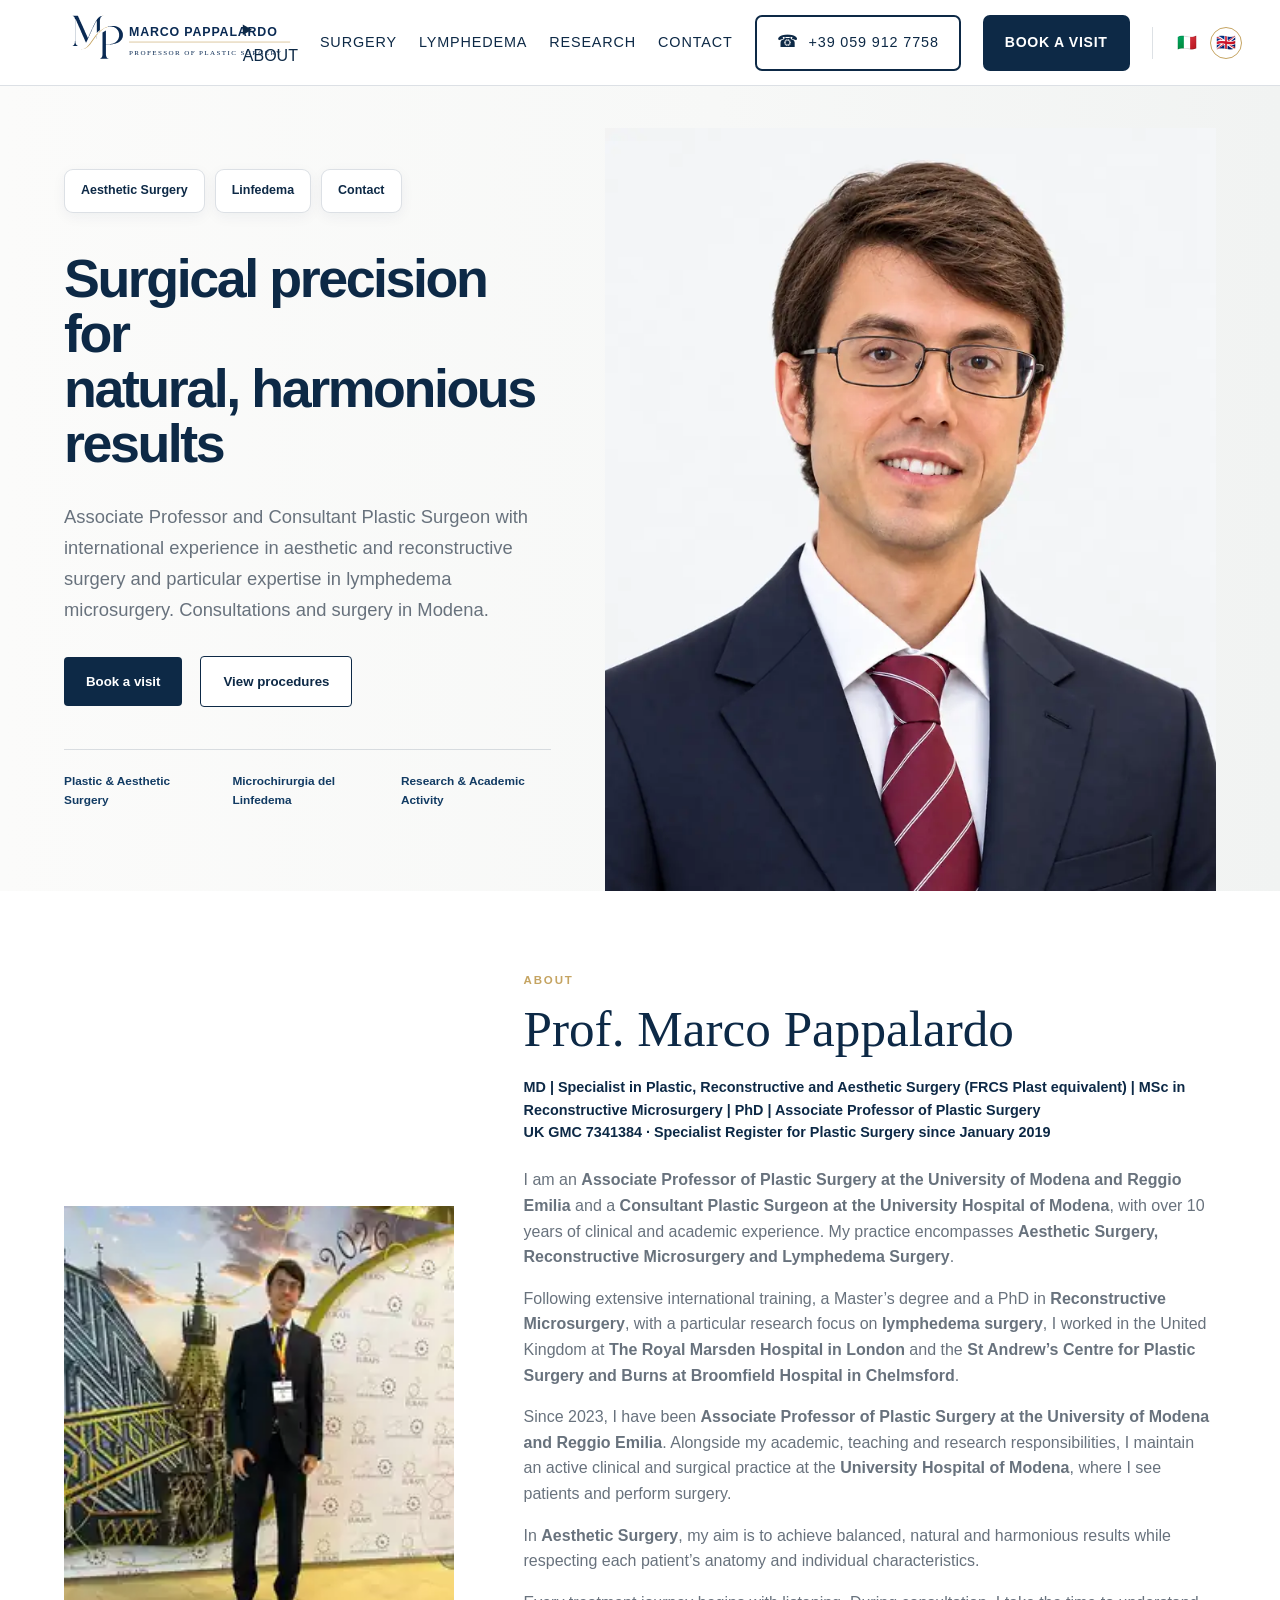
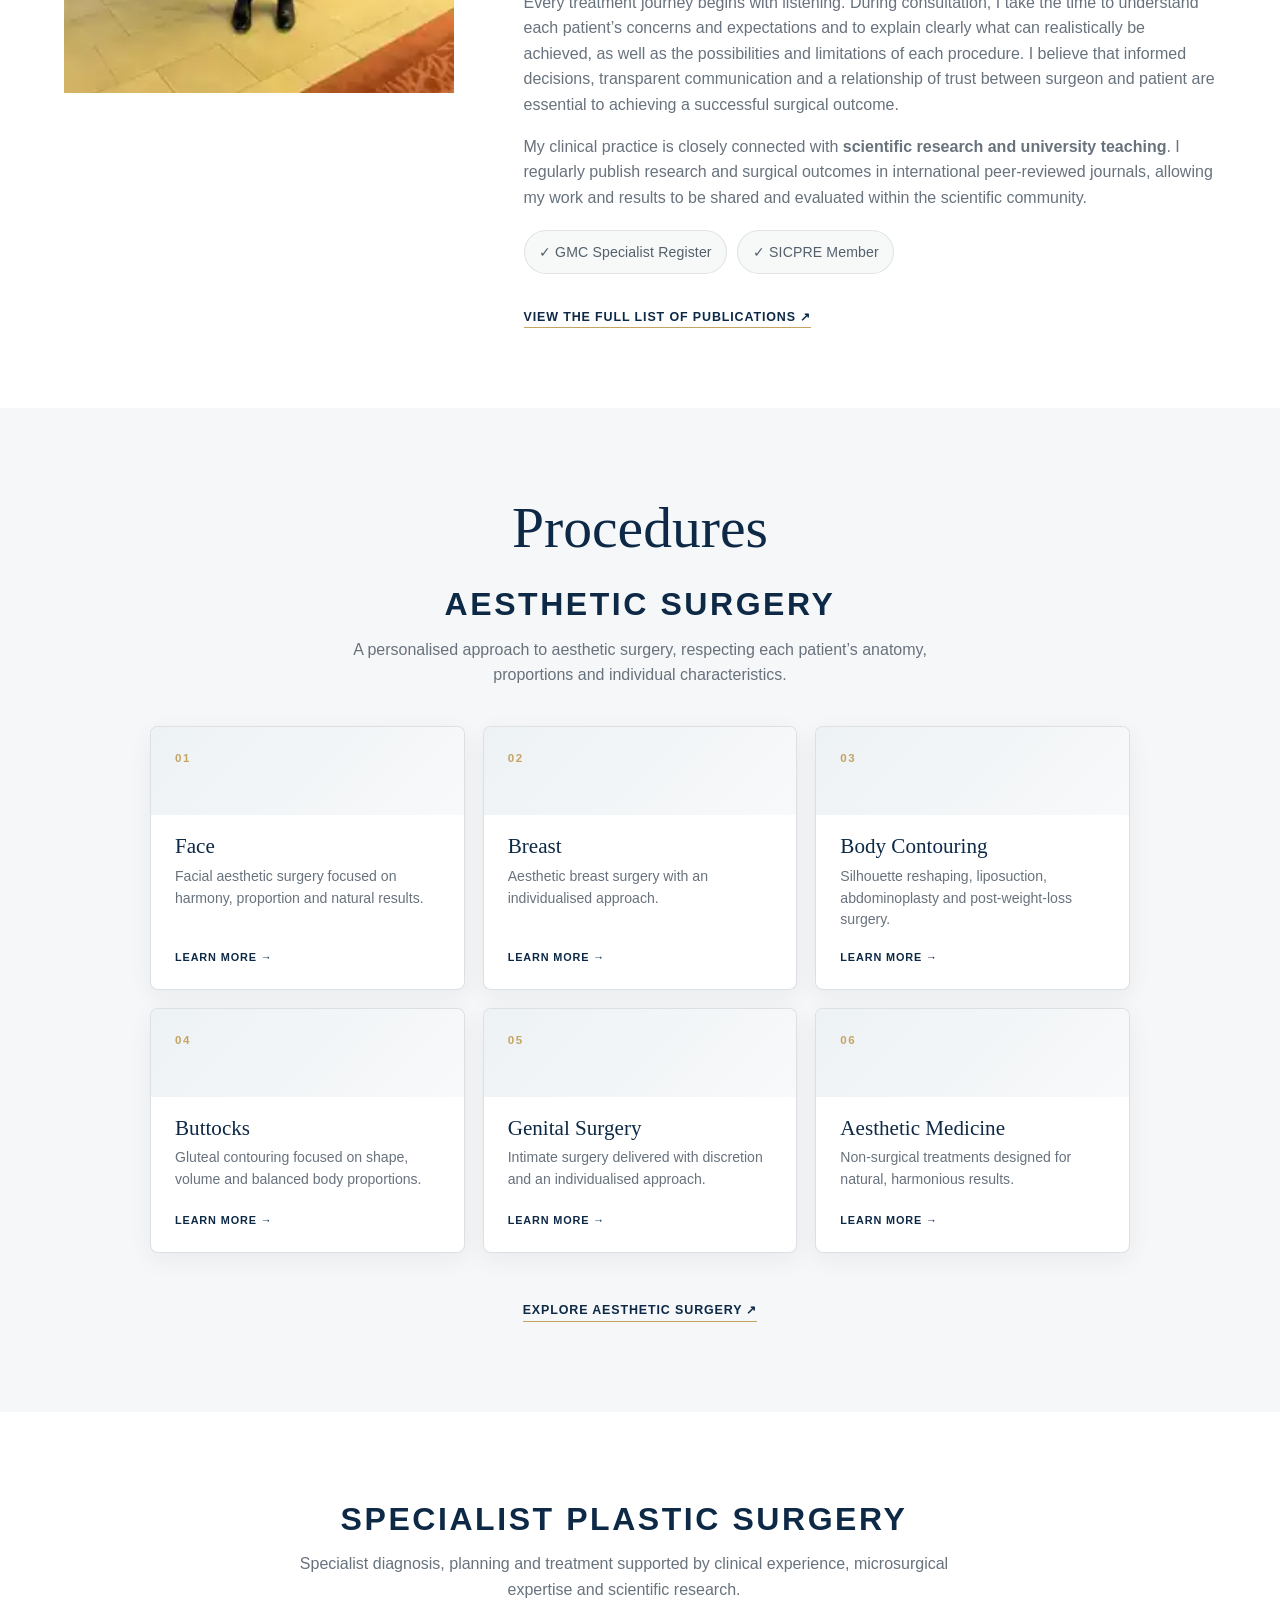
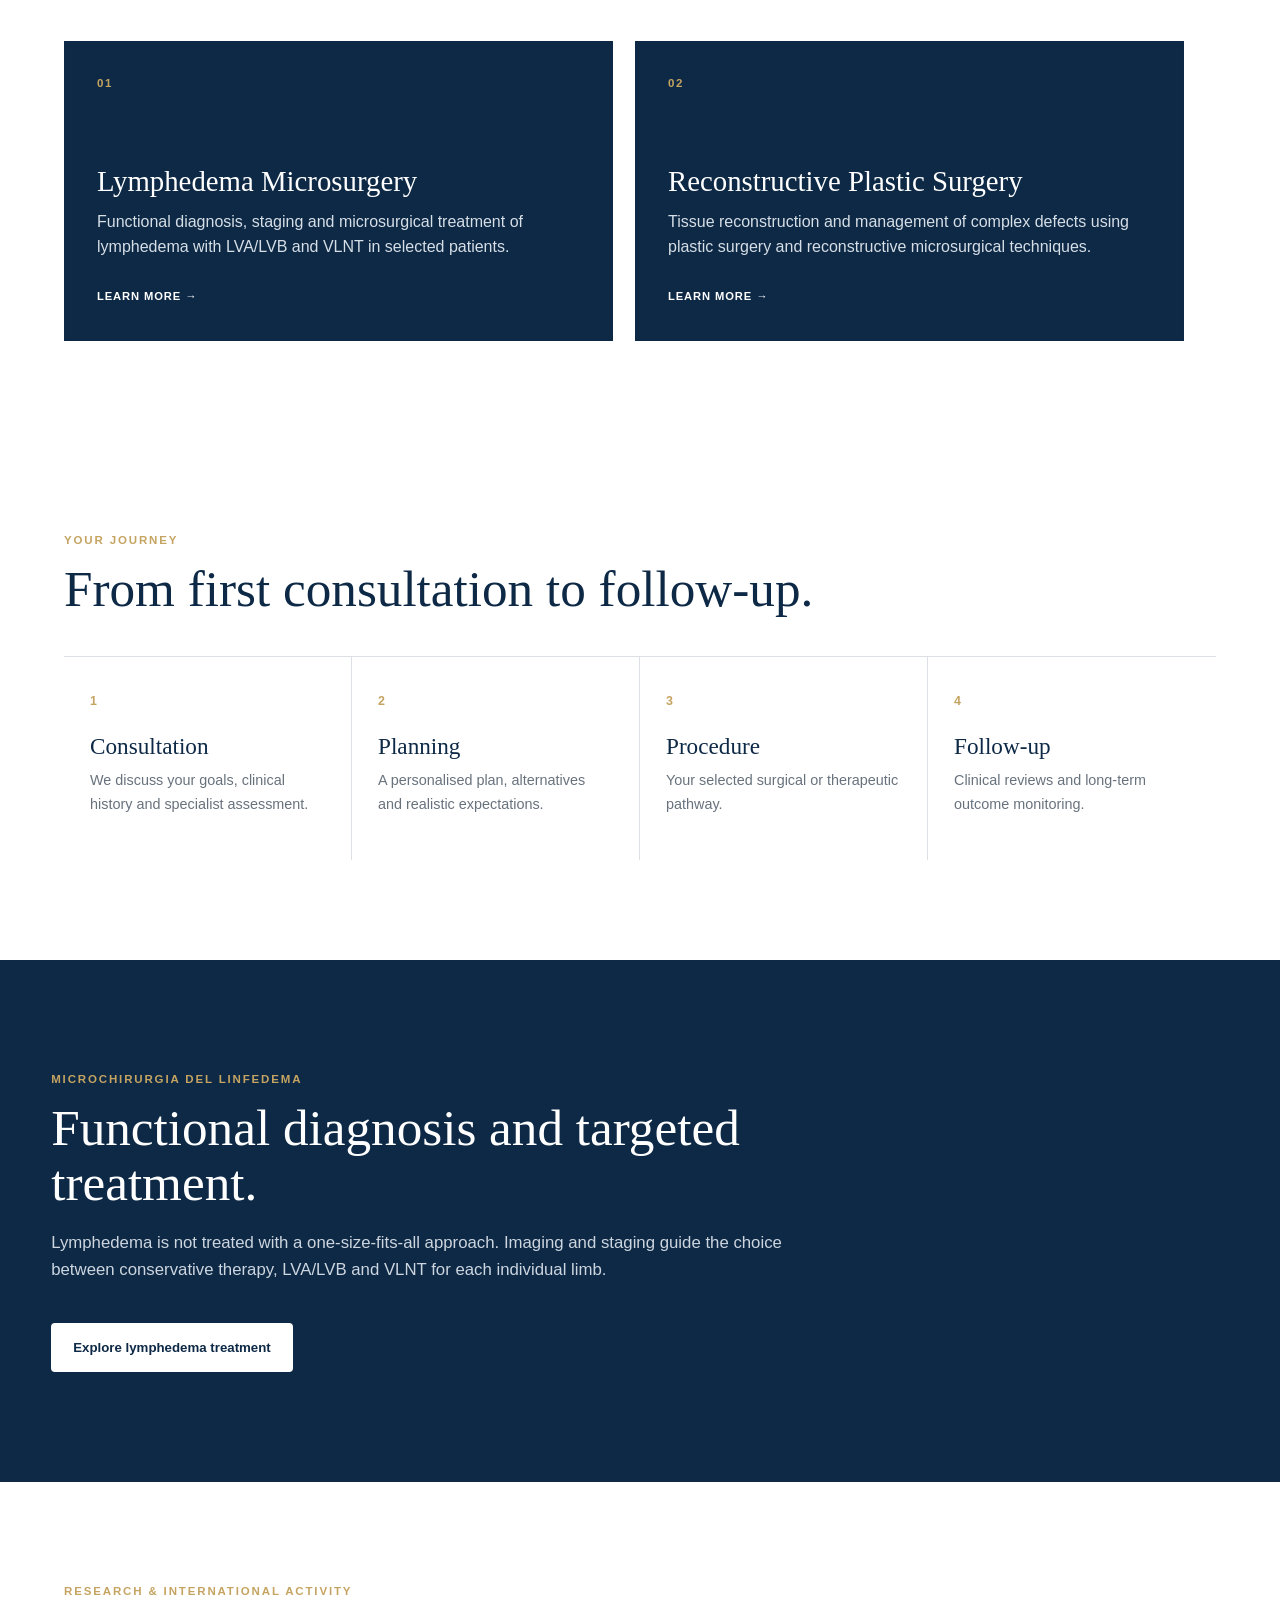
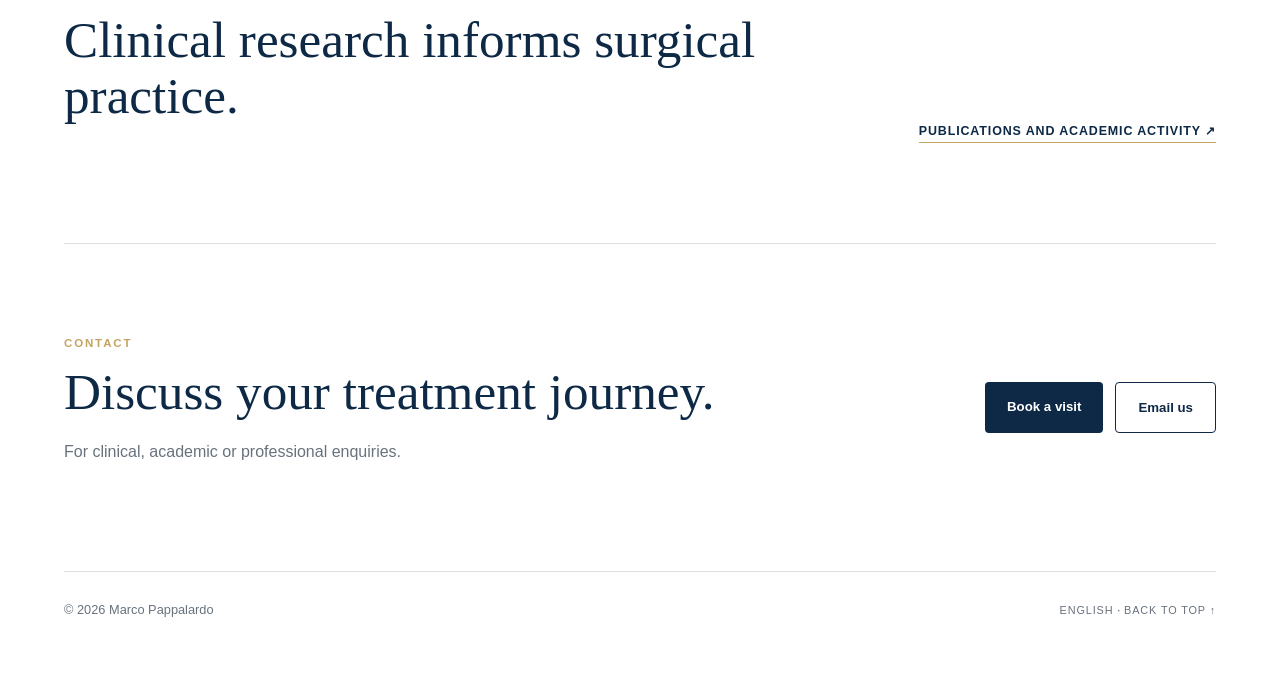
==== commit 8db7d665: "Uppercase English homepage navigation" ====
--- a/en/index.html
+++ b/en/index.html
@@ -8,13 +8,13 @@
 <link rel="alternate" hreflang="en" href="https://marcopappalardo.com/en/">
 <link rel="alternate" hreflang="x-default" href="https://marcopappalardo.com/en/">
 <title>Marco Pappalardo | Plastic, Aesthetic and Lymphedema Surgery</title>
-<link rel="stylesheet" href="../style.css?v=20261101-logo-align-v3"><script src="../script.js?v=20260923-exact-photo-v1" defer></script>
+<link rel="stylesheet" href="../style.css?v=20261101-uppercase-nav-v1"><script src="../script.js?v=20260923-exact-photo-v1" defer></script>
 </head>
 <body>
 <header class="site-header">
 <a class="brand" href="/en/"><img src="../assets/logo-approved-horizontal.svg?v=20261101-logo-two-level-v1" alt="Marco Pappalardo — Professor Plastic Surgery" class="brand-logo"></a>
 <button class="menu-toggle" type="button" aria-expanded="false" aria-controls="site-nav"><span class="sr-only">Apri navigazione</span><span></span><span></span></button>
-<nav id="site-nav" class="site-nav"><details class="nav-dropdown"><summary>About</summary><div class="nav-submenu"><a href="/en/about.html">Prof. Marco Pappalardo</a><a href="/en/about.html#publications">Publications</a><a href="/en/about.html#conferences">Conferences</a></div></details><a href="/en/plastic-aesthetic-surgery.html">Surgery</a><a href="/en/lymphedema-microsurgery.html">Lymphedema</a><a href="/en/academic-activity.html">Research</a><a href="/en/contact.html">Contact</a><a class="nav-phone" href="tel:+390599127758"><span class="nav-phone-icon" aria-hidden="true">☎</span><span>+39 059 912 7758</span></a><a class="nav-book" href="https://prenotalp.policlinico.mo.it/RicercaPosto.aspx?CodMedico=101251">Book a visit</a><div class="language-flags"><a class="flag-link" href="/it/">🇮🇹</a><a class="flag-link is-active" href="/en/">🇬🇧</a></div></nav>
+<nav id="site-nav" class="site-nav"><details class="nav-dropdown"><summary>ABOUT</summary><div class="nav-submenu"><a href="/en/about.html">Prof. Marco Pappalardo</a><a href="/en/about.html#publications">Publications</a><a href="/en/about.html#conferences">Conferences</a></div></details><a href="/en/plastic-aesthetic-surgery.html">SURGERY</a><a href="/en/lymphedema-microsurgery.html">LYMPHEDEMA</a><a href="/en/academic-activity.html">RESEARCH</a><a href="/en/contact.html">CONTACT</a><a class="nav-phone" href="tel:+390599127758"><span class="nav-phone-icon" aria-hidden="true">☎</span><span>+39 059 912 7758</span></a><a class="nav-book" href="https://prenotalp.policlinico.mo.it/RicercaPosto.aspx?CodMedico=101251">BOOK A VISIT</a><div class="language-flags"><a class="flag-link" href="/it/">🇮🇹</a><a class="flag-link is-active" href="/en/">🇬🇧</a></div></nav>
 </header>
 
 <main>
@@ -38,7 +38,7 @@
 
 <section id="profilo" class="about-band">
   <div class="about-photo"><img src="../assets/marco-pappalardo-conference.webp" alt="Prof. Marco Pappalardo during international scientific activity"></div>
-  <div class="about-copy"><p class="eyebrow">About</p><h2>Prof. Marco Pappalardo</h2><p class="about-credentials"><strong>MD | Specialist in Plastic, Reconstructive and Aesthetic Surgery (FRCS Plast equivalent) | MSc in Reconstructive Microsurgery | PhD | Associate Professor of Plastic Surgery</strong><br><strong>UK GMC 7341384 · Specialist Register for Plastic Surgery since January 2019</strong></p><p>I am an <strong>Associate Professor of Plastic Surgery at the University of Modena and Reggio Emilia</strong> and a <strong>Consultant Plastic Surgeon at the University Hospital of Modena</strong>, with over 10 years of clinical and academic experience. My practice encompasses <strong>Aesthetic Surgery, Reconstructive Microsurgery and Lymphedema Surgery</strong>.</p><p>Following extensive international training, a Master’s degree and a PhD in <strong>Reconstructive Microsurgery</strong>, with a particular research focus on <strong>lymphedema surgery</strong>, I worked in the United Kingdom at <strong>The Royal Marsden Hospital in London</strong> and the <strong>St Andrew’s Centre for Plastic Surgery and Burns at Broomfield Hospital in Chelmsford</strong>.</p><p>Since 2023, I have been <strong>Associate Professor of Plastic Surgery at the University of Modena and Reggio Emilia</strong>. Alongside my academic, teaching and research responsibilities, I maintain an active clinical and surgical practice at the <strong>University Hospital of Modena</strong>, where I see patients and perform surgery.</p><p>In <strong>Aesthetic Surgery</strong>, my aim is to achieve balanced, natural and harmonious results while respecting each patient’s anatomy and individual characteristics.</p><p>Every treatment journey begins with listening. During consultation, I take the time to understand each patient’s concerns and expectations and to explain clearly what can realistically be achieved, as well as the possibilities and limitations of each procedure. I believe that informed decisions, transparent communication and a relationship of trust between surgeon and patient are essential to achieving a successful surgical outcome.</p><p>My clinical practice is closely connected with <strong>scientific research and university teaching</strong>. I regularly publish research and surgical outcomes in international peer-reviewed journals, allowing my work and results to be shared and evaluated within the scientific community.</p><div class="profile-trust-badges" aria-label="Professional memberships"><span>✓ GMC Specialist Register</span><span>✓ SICPRE Member</span></div><a class="section-link" href="/en/about.html#publications">View the full list of publications ↗</a></div>
+  <div class="about-copy"><p class="eyebrow">ABOUT</p><h2>Prof. Marco Pappalardo</h2><p class="about-credentials"><strong>MD | Specialist in Plastic, Reconstructive and Aesthetic Surgery (FRCS Plast equivalent) | MSc in Reconstructive Microsurgery | PhD | Associate Professor of Plastic Surgery</strong><br><strong>UK GMC 7341384 · Specialist Register for Plastic Surgery since January 2019</strong></p><p>I am an <strong>Associate Professor of Plastic Surgery at the University of Modena and Reggio Emilia</strong> and a <strong>Consultant Plastic Surgeon at the University Hospital of Modena</strong>, with over 10 years of clinical and academic experience. My practice encompasses <strong>Aesthetic Surgery, Reconstructive Microsurgery and Lymphedema Surgery</strong>.</p><p>Following extensive international training, a Master’s degree and a PhD in <strong>Reconstructive Microsurgery</strong>, with a particular research focus on <strong>lymphedema surgery</strong>, I worked in the United Kingdom at <strong>The Royal Marsden Hospital in London</strong> and the <strong>St Andrew’s Centre for Plastic Surgery and Burns at Broomfield Hospital in Chelmsford</strong>.</p><p>Since 2023, I have been <strong>Associate Professor of Plastic Surgery at the University of Modena and Reggio Emilia</strong>. Alongside my academic, teaching and research responsibilities, I maintain an active clinical and surgical practice at the <strong>University Hospital of Modena</strong>, where I see patients and perform surgery.</p><p>In <strong>Aesthetic Surgery</strong>, my aim is to achieve balanced, natural and harmonious results while respecting each patient’s anatomy and individual characteristics.</p><p>Every treatment journey begins with listening. During consultation, I take the time to understand each patient’s concerns and expectations and to explain clearly what can realistically be achieved, as well as the possibilities and limitations of each procedure. I believe that informed decisions, transparent communication and a relationship of trust between surgeon and patient are essential to achieving a successful surgical outcome.</p><p>My clinical practice is closely connected with <strong>scientific research and university teaching</strong>. I regularly publish research and surgical outcomes in international peer-reviewed journals, allowing my work and results to be shared and evaluated within the scientific community.</p><div class="profile-trust-badges" aria-label="Professional memberships"><span>✓ GMC Specialist Register</span><span>✓ SICPRE Member</span></div><a class="section-link" href="/en/about.html#publications">View the full list of publications ↗</a></div>
 </section>
 
 <section id="aree" class="procedures-section aesthetic-categories">
--- a/style.css
+++ b/style.css
@@ -269,3 +269,16 @@
     max-width:220px;
   }
 }
+
+/* Uppercase primary navigation - 2026-11-01 */
+@media(min-width:821px){
+  .site-nav>a,
+  .site-nav .nav-trigger{
+    text-transform:uppercase;
+    letter-spacing:.06em;
+  }
+  .site-nav>.nav-book{
+    text-transform:uppercase;
+    letter-spacing:.05em;
+  }
+}
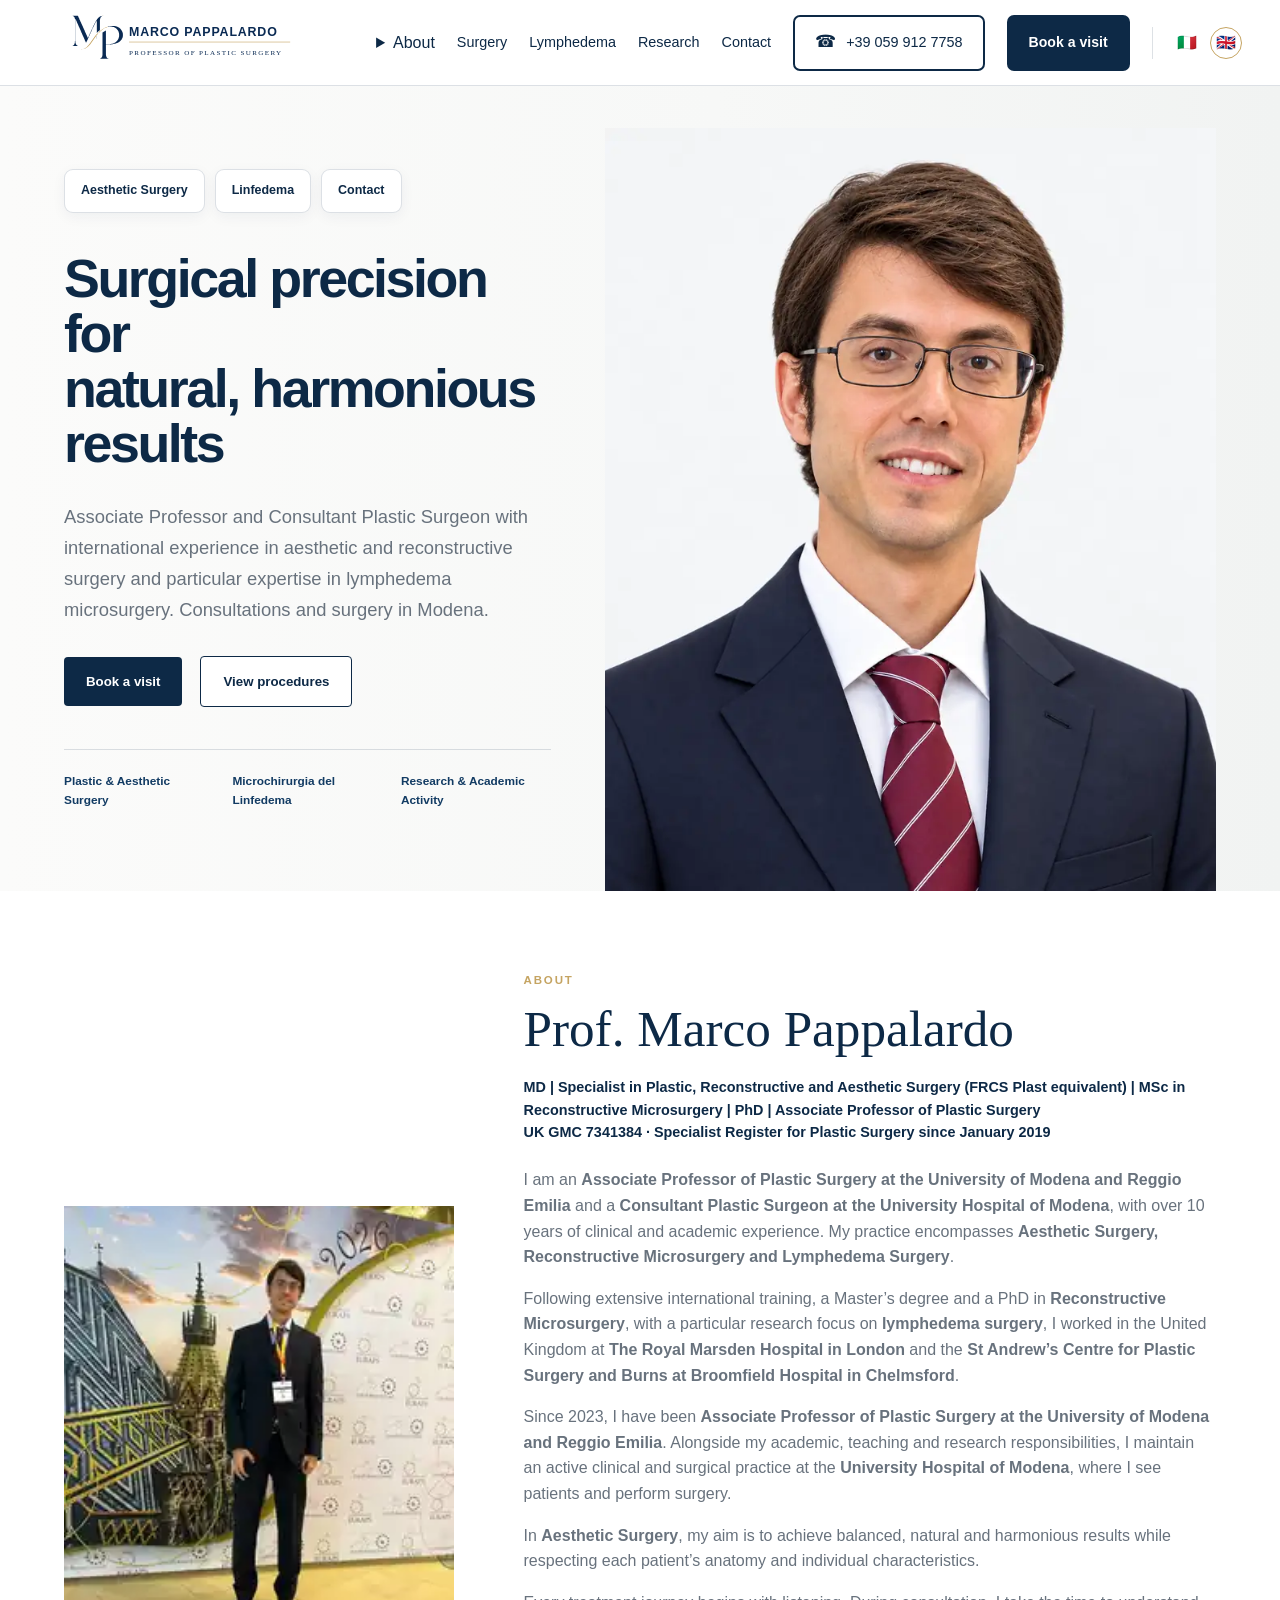
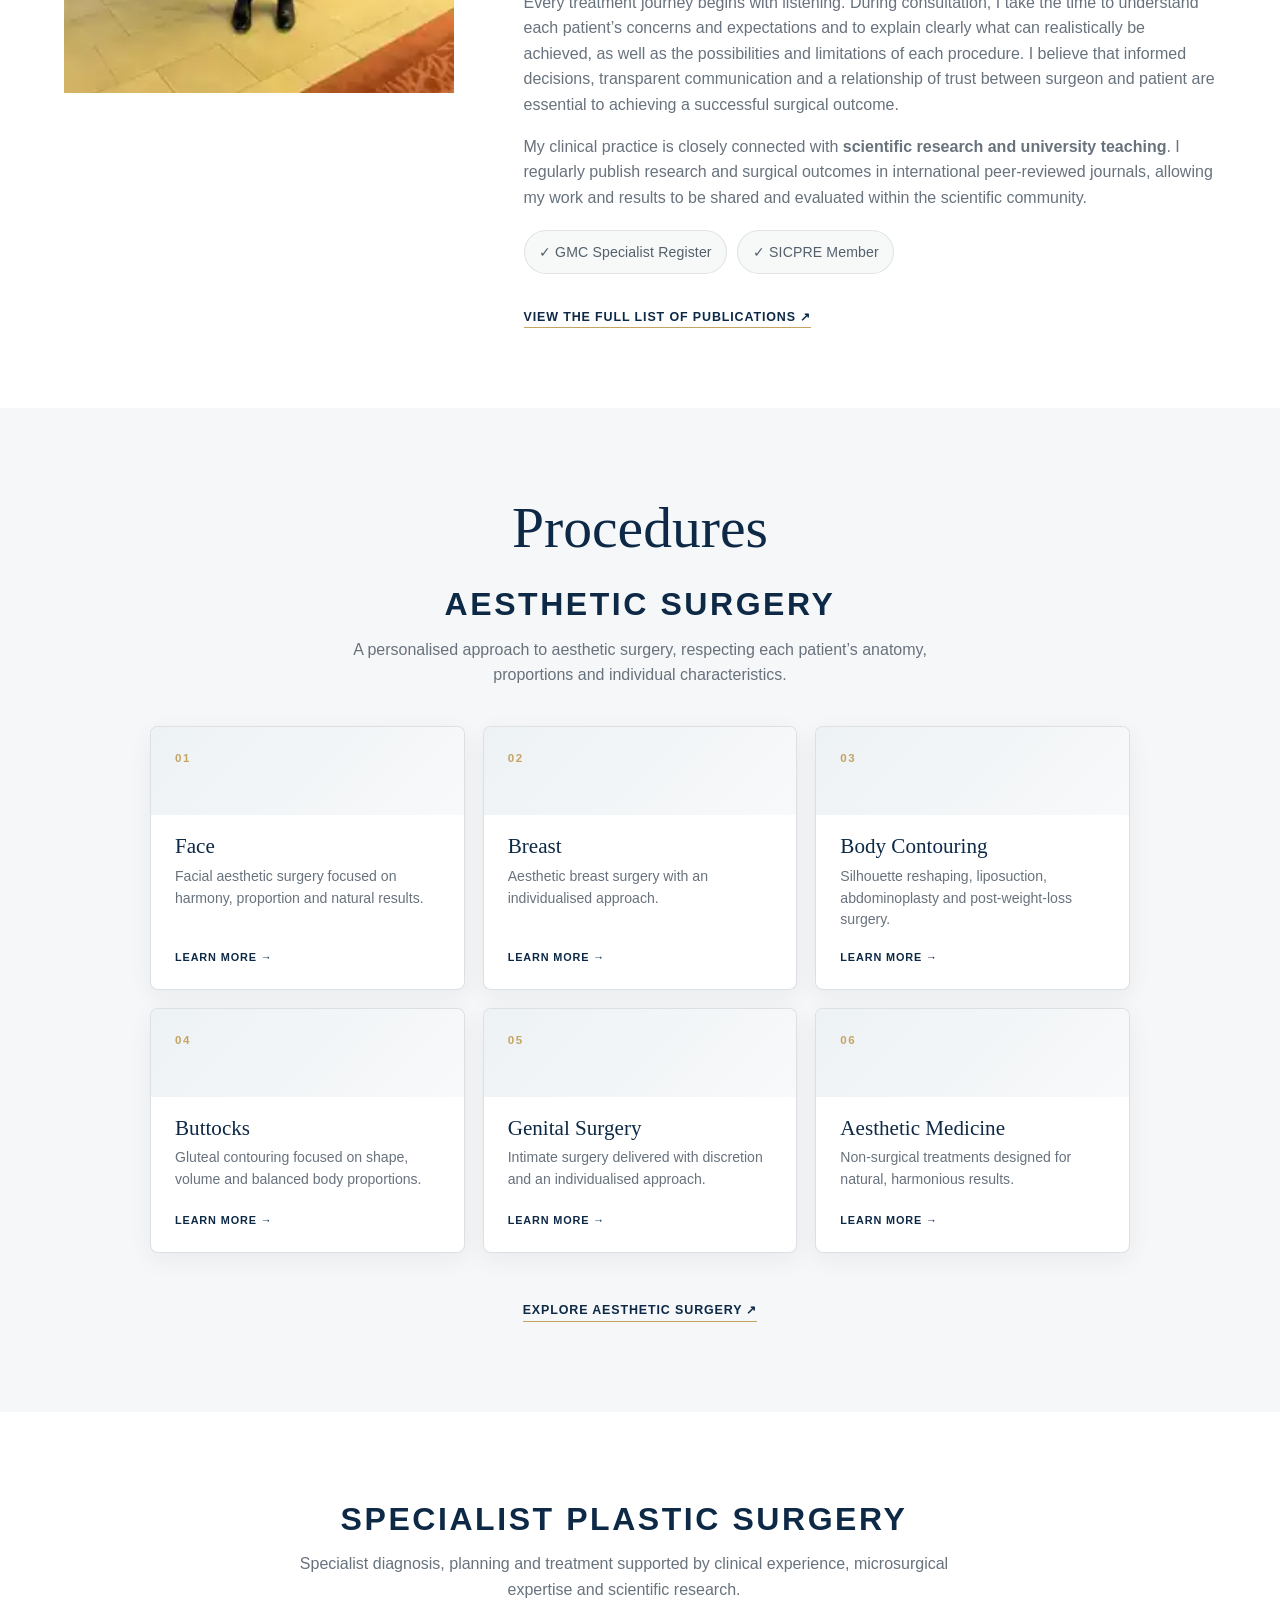
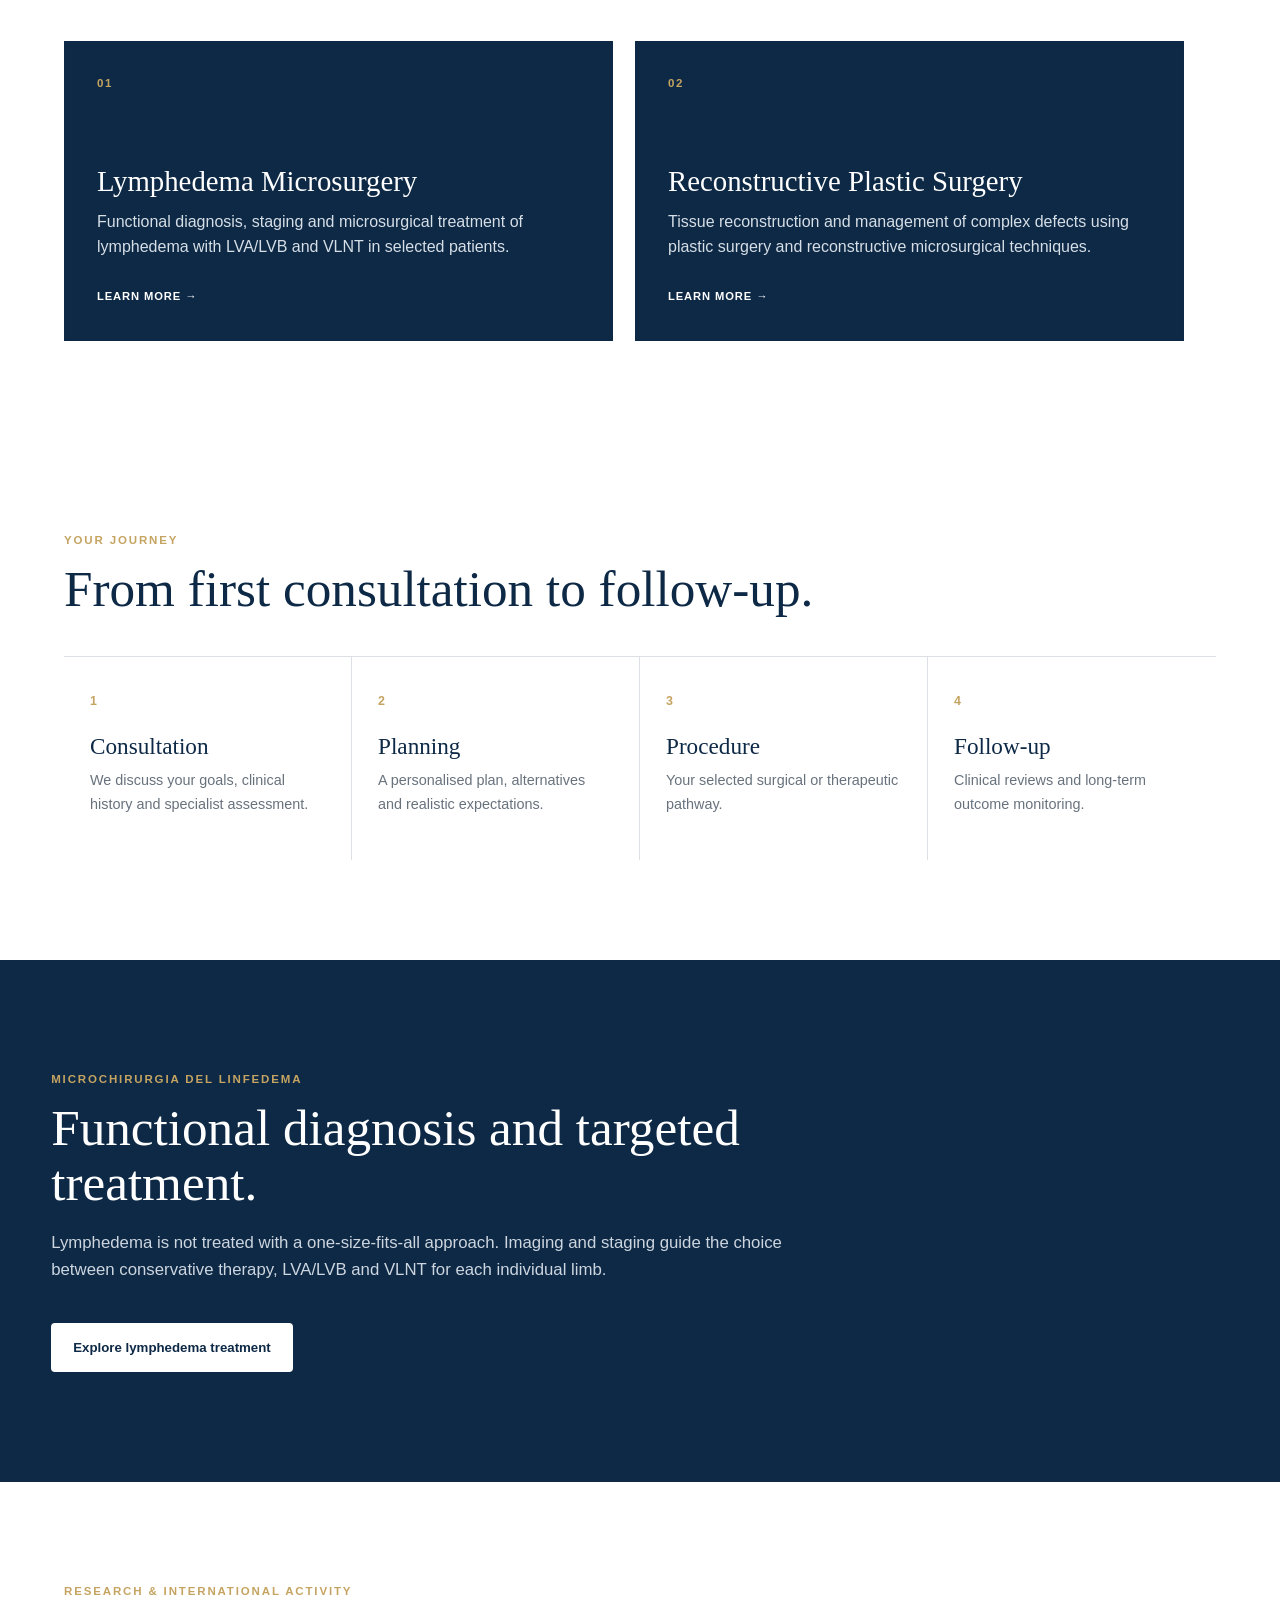
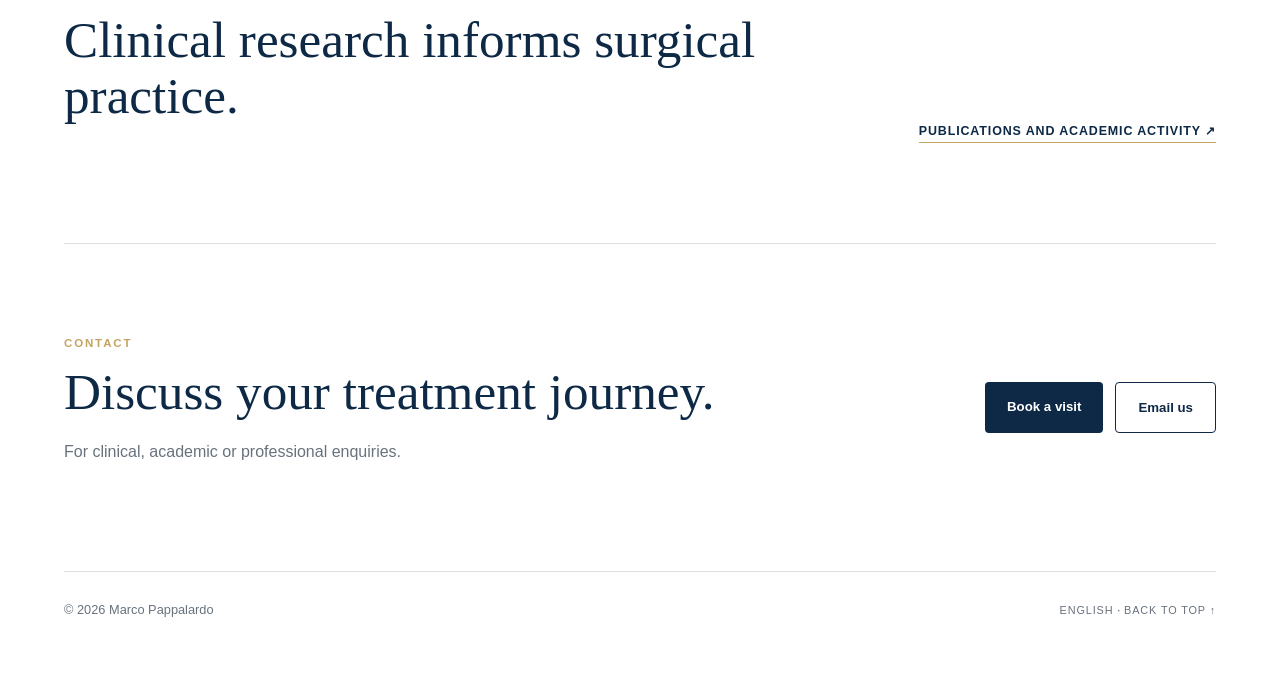
==== commit 19403b02: "Restore English navigation capitalization" ====
--- a/en/index.html
+++ b/en/index.html
@@ -8,13 +8,13 @@
 <link rel="alternate" hreflang="en" href="https://marcopappalardo.com/en/">
 <link rel="alternate" hreflang="x-default" href="https://marcopappalardo.com/en/">
 <title>Marco Pappalardo | Plastic, Aesthetic and Lymphedema Surgery</title>
-<link rel="stylesheet" href="../style.css?v=20261101-uppercase-nav-v1"><script src="../script.js?v=20260923-exact-photo-v1" defer></script>
+<link rel="stylesheet" href="../style.css?v=20261101-normalcase-nav-v1"><script src="../script.js?v=20260923-exact-photo-v1" defer></script>
 </head>
 <body>
 <header class="site-header">
 <a class="brand" href="/en/"><img src="../assets/logo-approved-horizontal.svg?v=20261101-logo-two-level-v1" alt="Marco Pappalardo — Professor Plastic Surgery" class="brand-logo"></a>
 <button class="menu-toggle" type="button" aria-expanded="false" aria-controls="site-nav"><span class="sr-only">Apri navigazione</span><span></span><span></span></button>
-<nav id="site-nav" class="site-nav"><details class="nav-dropdown"><summary>ABOUT</summary><div class="nav-submenu"><a href="/en/about.html">Prof. Marco Pappalardo</a><a href="/en/about.html#publications">Publications</a><a href="/en/about.html#conferences">Conferences</a></div></details><a href="/en/plastic-aesthetic-surgery.html">SURGERY</a><a href="/en/lymphedema-microsurgery.html">LYMPHEDEMA</a><a href="/en/academic-activity.html">RESEARCH</a><a href="/en/contact.html">CONTACT</a><a class="nav-phone" href="tel:+390599127758"><span class="nav-phone-icon" aria-hidden="true">☎</span><span>+39 059 912 7758</span></a><a class="nav-book" href="https://prenotalp.policlinico.mo.it/RicercaPosto.aspx?CodMedico=101251">BOOK A VISIT</a><div class="language-flags"><a class="flag-link" href="/it/">🇮🇹</a><a class="flag-link is-active" href="/en/">🇬🇧</a></div></nav>
+<nav id="site-nav" class="site-nav"><details class="nav-dropdown"><summary>About</summary><div class="nav-submenu"><a href="/en/about.html">Prof. Marco Pappalardo</a><a href="/en/about.html#publications">Publications</a><a href="/en/about.html#conferences">Conferences</a></div></details><a href="/en/plastic-aesthetic-surgery.html">Surgery</a><a href="/en/lymphedema-microsurgery.html">Lymphedema</a><a href="/en/academic-activity.html">Research</a><a href="/en/contact.html">Contact</a><a class="nav-phone" href="tel:+390599127758"><span class="nav-phone-icon" aria-hidden="true">☎</span><span>+39 059 912 7758</span></a><a class="nav-book" href="https://prenotalp.policlinico.mo.it/RicercaPosto.aspx?CodMedico=101251">Book a visit</a><div class="language-flags"><a class="flag-link" href="/it/">🇮🇹</a><a class="flag-link is-active" href="/en/">🇬🇧</a></div></nav>
 </header>
 
 <main>
--- a/style.css
+++ b/style.css
@@ -282,3 +282,13 @@
     letter-spacing:.05em;
   }
 }
+
+/* Revert desktop nav to normal capitalization for spacing - 2026-11-01 */
+@media(min-width:821px){
+  .site-nav>a,
+  .site-nav .nav-trigger,
+  .site-nav>.nav-book{
+    text-transform:none;
+    letter-spacing:0;
+  }
+}
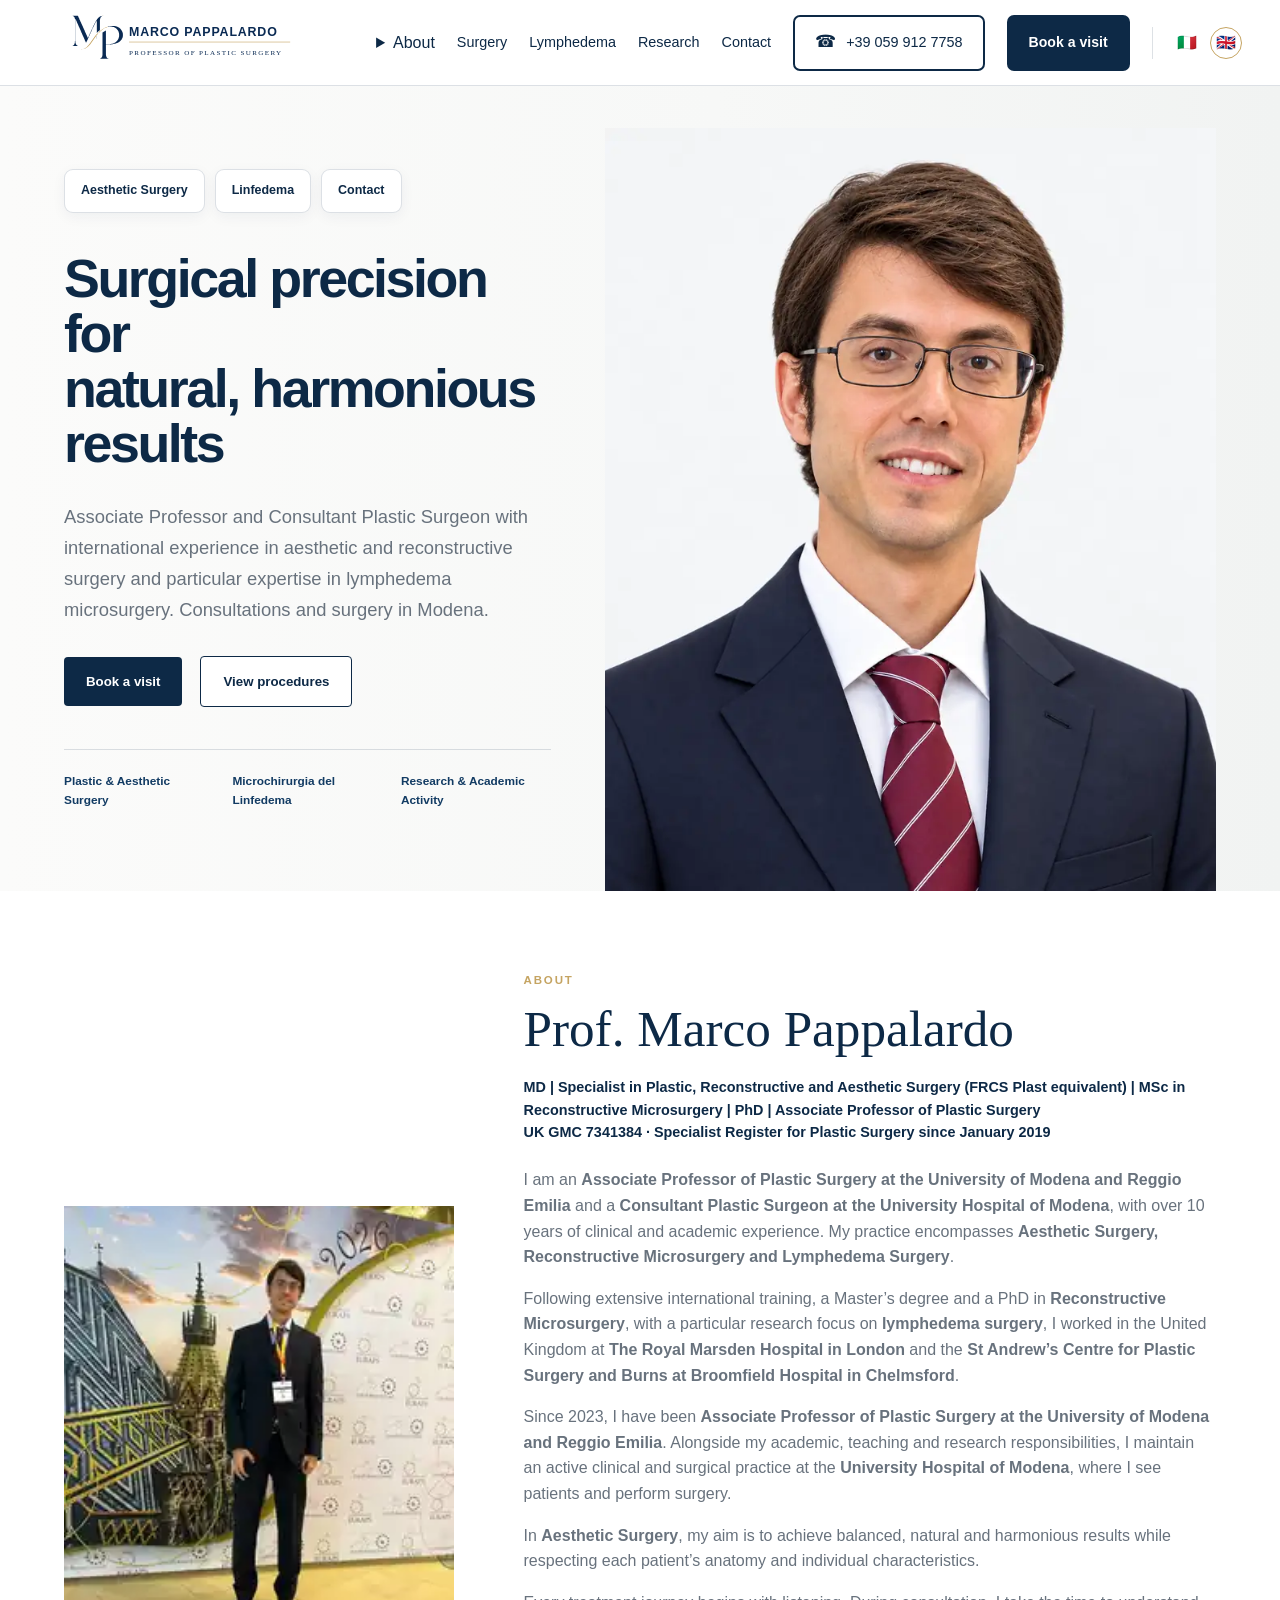
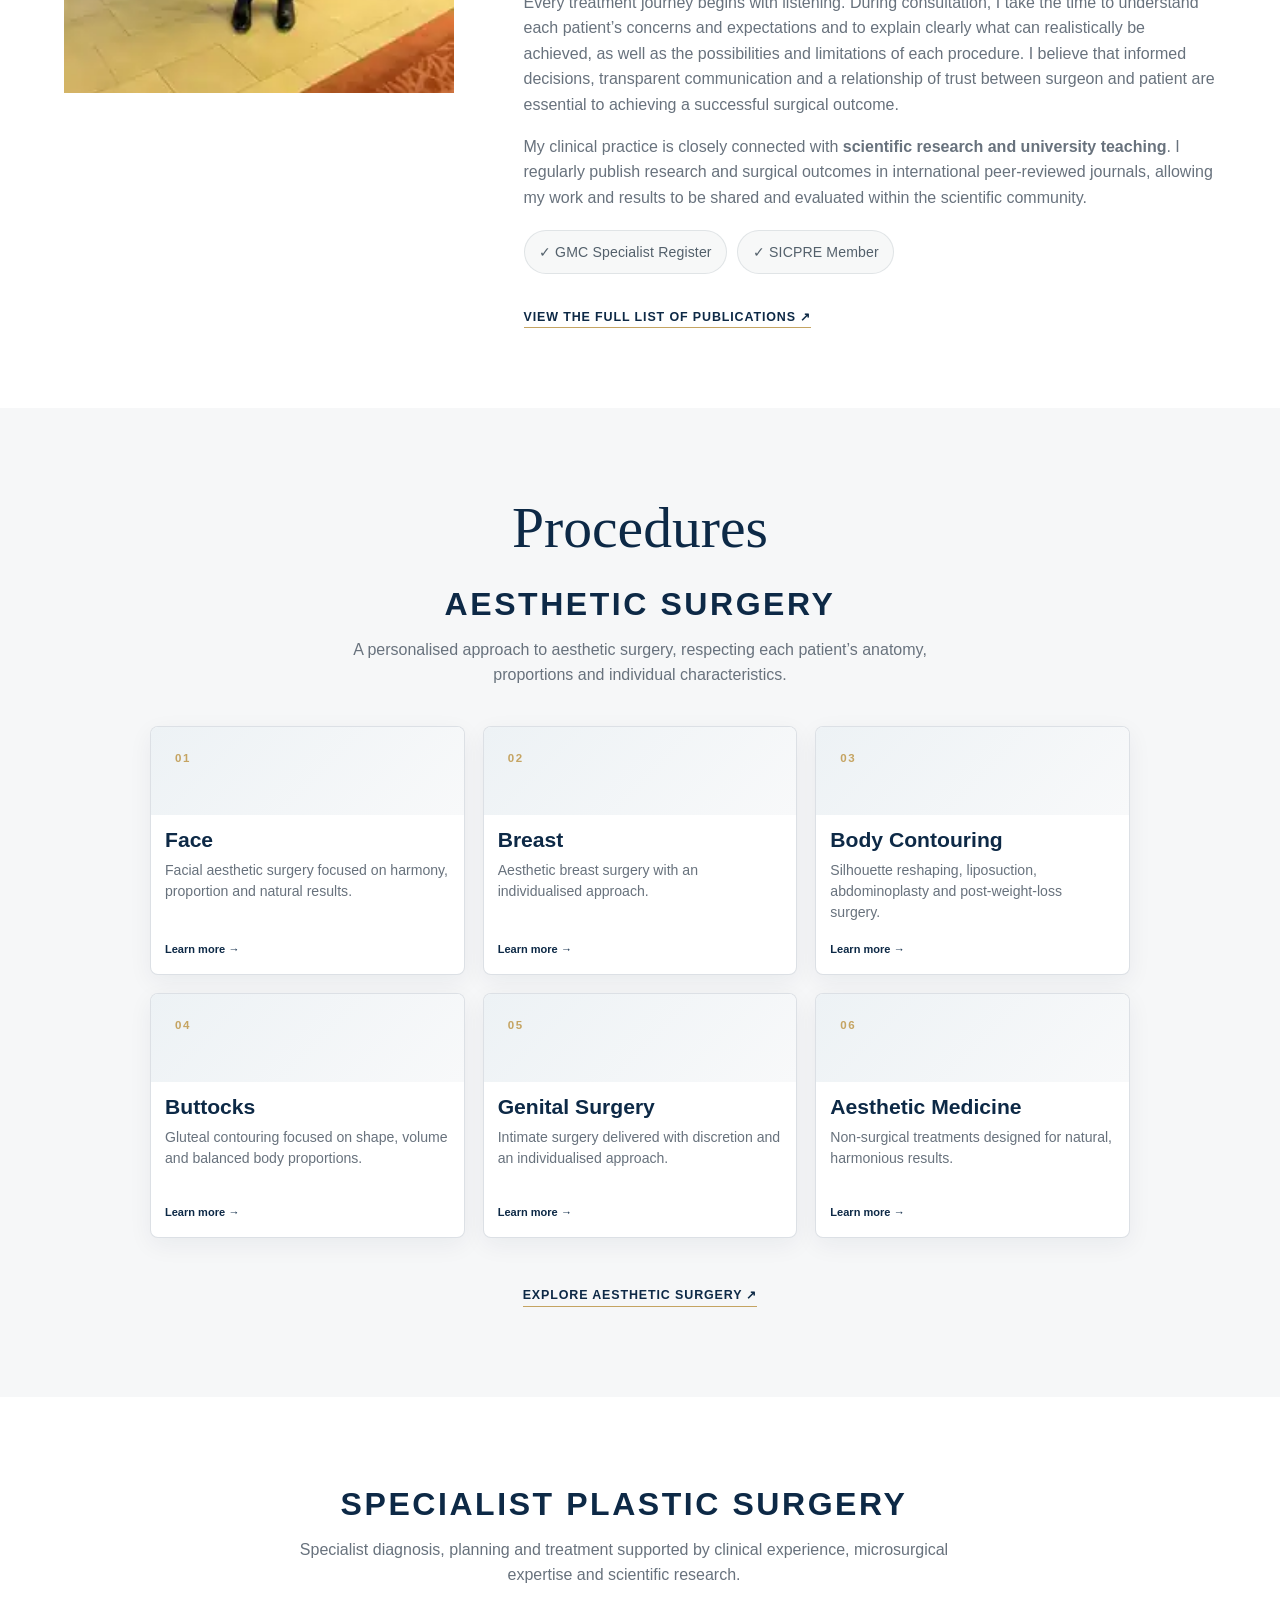
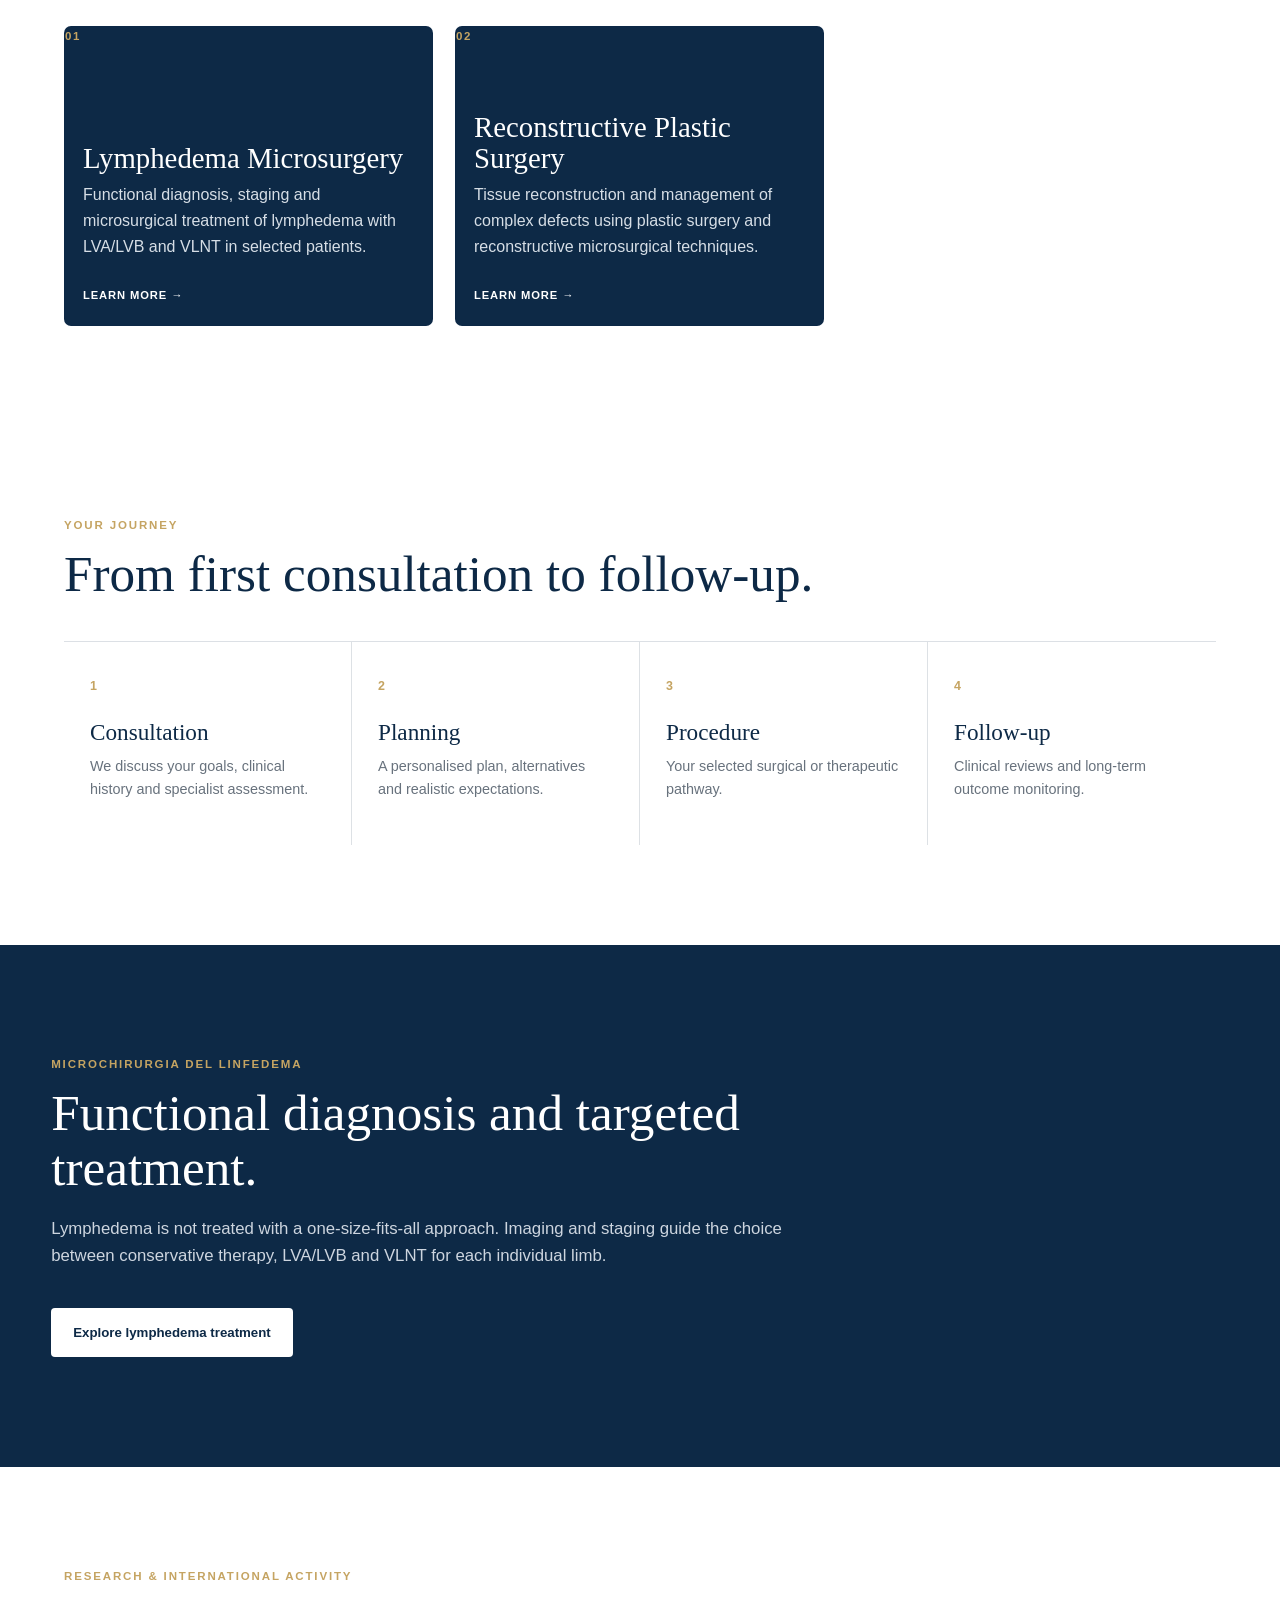
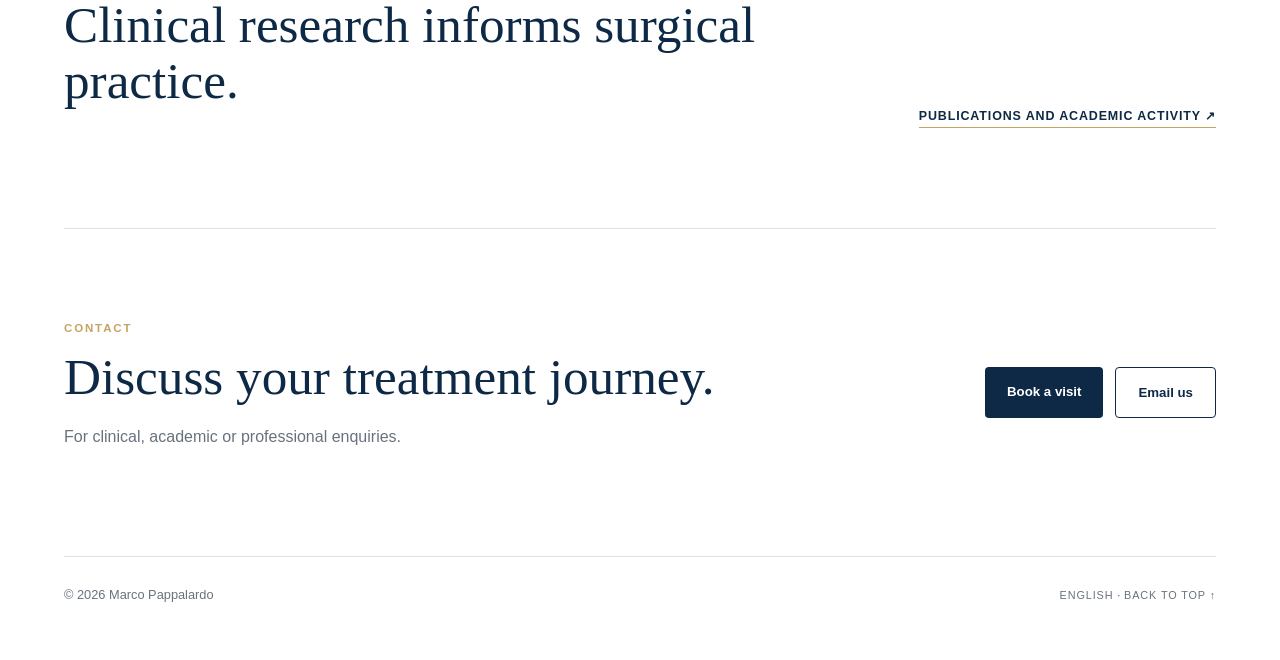
==== commit f8204f8c: "Update website contact email to hello@marcopappalardo.com" ====
--- a/en/index.html
+++ b/en/index.html
@@ -83,7 +83,7 @@
 
 <section id="contatti" class="contact-cta">
   <div><p class="eyebrow">Contact</p><h2>Discuss your treatment journey.</h2><p>For clinical, academic or professional enquiries.</p></div>
-  <div class="contact-actions"><a class="button button-primary" href="https://prenotalp.policlinico.mo.it/RicercaPosto.aspx?CodMedico=101251">Book a visit</a><a class="button button-outline" href="mailto:info@marcopappalardo.com">Email us</a></div>
+  <div class="contact-actions"><a class="button button-primary" href="https://prenotalp.policlinico.mo.it/RicercaPosto.aspx?CodMedico=101251">Book a visit</a><a class="button button-outline" href="mailto:hello@marcopappalardo.com">Email us</a></div>
 </section>
 </main>
 <footer class="site-footer"><p>© <span id="year"></span> Marco Pappalardo</p><div><a href="/en/">English</a> · <a href="#">Back to top ↑</a></div></footer>
--- a/style.css
+++ b/style.css
@@ -292,3 +292,401 @@
     letter-spacing:0;
   }
 }
+
+/* Italian uppercase navigation with controlled two-line Surgery label */
+@media(min-width:821px){
+  .site-nav>a,
+  .site-nav .nav-trigger,
+  .site-nav>.nav-book{
+    text-transform:uppercase;
+    letter-spacing:.05em;
+  }
+  .nav-surgery{
+    white-space:normal!important;
+    line-height:1.15;
+    text-align:center;
+    max-width:86px;
+  }
+}
+
+/* Restore normal capitalization and single-line Italian navigation */
+@media(min-width:821px){
+  .site-nav>a,
+  .site-nav .nav-trigger,
+  .site-nav>.nav-book{
+    text-transform:none;
+    letter-spacing:0;
+  }
+  .nav-surgery{
+    white-space:nowrap!important;
+    line-height:1.2;
+    text-align:left;
+    max-width:none;
+  }
+}
+
+/* Procedure card photography - Pexels licensed imagery */
+.aesthetic-category-card,
+.specialist-surgery-card{overflow:hidden}
+.aesthetic-category-card .procedure-card-image,
+.specialist-surgery-card .procedure-card-image{
+  display:block;
+  width:calc(100% + 2.7rem);
+  max-width:none;
+  height:150px;
+  margin:-1.35rem -1.35rem 1rem;
+  object-fit:cover;
+  object-position:center;
+  transition:transform .35s ease;
+}
+.aesthetic-category-card:hover .procedure-card-image,
+.specialist-surgery-card:hover .procedure-card-image{transform:scale(1.025)}
+.specialist-surgery-card .procedure-card-image{
+  width:100%;
+  height:210px;
+  margin:0 0 1.2rem;
+  border-radius:4px;
+}
+@media(max-width:560px){
+  .aesthetic-category-card .procedure-card-image{height:180px}
+  .specialist-surgery-card .procedure-card-image{height:190px}
+}
+
+/* Shoaib-inspired procedure card visual system: original artwork, licensed backgrounds */
+.aesthetic-category-card .procedure-card-image,
+.specialist-surgery-card .procedure-card-image{display:none!important}
+
+.procedure-visual{
+  position:relative;
+  width:calc(100% + 2.7rem);
+  height:150px;
+  margin:-1.35rem -1.35rem 1rem;
+  overflow:hidden;
+  background-position:center;
+  background-size:cover;
+  isolation:isolate;
+}
+.procedure-visual::before{
+  content:"";
+  position:absolute;
+  inset:-10px;
+  z-index:-1;
+  background:inherit;
+  background-position:center;
+  background-size:cover;
+  filter:blur(2.5px) saturate(.58) brightness(1.12);
+  transform:scale(1.08);
+}
+.procedure-visual::after{
+  content:"";
+  position:absolute;
+  inset:0;
+  z-index:-1;
+  background:rgba(237,245,249,.48);
+}
+.procedure-graphic{
+  position:absolute;
+  left:50%;
+  top:50%;
+  transform:translate(-50%,-50%);
+  width:62%;
+  min-height:98px;
+  padding:11px 12px 9px;
+  display:flex;
+  flex-direction:column;
+  align-items:center;
+  justify-content:center;
+  background:rgba(255,255,255,.94);
+  border:1px solid rgba(13,41,70,.18);
+  box-shadow:0 6px 18px rgba(13,41,70,.08);
+  color:var(--navy);
+}
+.procedure-graphic-title{
+  width:100%;
+  padding-bottom:5px;
+  margin-bottom:4px;
+  border-bottom:1px solid rgba(13,41,70,.17);
+  text-align:center;
+  font-family:Arial,Helvetica,sans-serif;
+  font-size:.68rem;
+  line-height:1.08;
+  font-weight:800;
+  letter-spacing:.065em;
+  text-transform:uppercase;
+}
+.procedure-graphic svg{
+  width:58px;
+  height:58px;
+  fill:none;
+  stroke:currentColor;
+  stroke-width:1.7;
+  stroke-linecap:round;
+  stroke-linejoin:round;
+}
+.aesthetic-category-card:hover .procedure-graphic{
+  border-color:rgba(13,41,70,.34);
+}
+.specialist-surgery-card .procedure-visual{
+  width:100%;
+  height:210px;
+  margin:0 0 1.2rem;
+  border-radius:4px;
+}
+.specialist-surgery-card .procedure-graphic{
+  width:54%;
+  min-height:118px;
+}
+.specialist-surgery-card .procedure-graphic svg{
+  width:68px;
+  height:68px;
+}
+@media(max-width:560px){
+  .procedure-visual{height:175px}
+  .procedure-graphic{width:68%}
+  .specialist-surgery-card .procedure-visual{height:190px}
+  .specialist-surgery-card .procedure-graphic{width:64%}
+}
+
+/* Shoaib-like compact procedure cards v3 */
+.aesthetic-categories .aesthetic-category-grid{
+  max-width:980px;
+  gap:16px;
+}
+.aesthetic-categories .aesthetic-category-card{
+  min-height:0;
+  padding:0;
+  border:1px solid rgba(13,41,70,.09);
+  border-radius:7px;
+  background:#fff;
+  box-shadow:none;
+  overflow:hidden;
+}
+.aesthetic-category-card .procedure-visual{
+  width:100%;
+  height:138px;
+  margin:0;
+  background-position:center;
+}
+.aesthetic-category-card .procedure-visual::before{
+  filter:blur(1.5px) saturate(.72) brightness(1.04);
+}
+.aesthetic-category-card .procedure-visual::after{
+  background:rgba(224,239,247,.30);
+}
+.aesthetic-category-card .procedure-graphic{
+  width:58%;
+  min-height:96px;
+  padding:8px 10px 7px;
+  border:1.5px solid #1c5f93;
+  box-shadow:0 4px 10px rgba(13,41,70,.10);
+}
+.procedure-graphic-title{
+  padding-bottom:3px;
+  margin-bottom:1px;
+  border-bottom:0;
+  font-size:.69rem;
+  line-height:1.02;
+  font-weight:800;
+  letter-spacing:.02em;
+}
+.procedure-graphic-subtitle{
+  margin-bottom:2px;
+  font-family:Georgia,"Times New Roman",serif;
+  font-size:.44rem;
+  line-height:1;
+  font-style:italic;
+  color:#68727d;
+  text-align:center;
+}
+.aesthetic-category-card .procedure-graphic svg{
+  width:55px;
+  height:55px;
+  stroke-width:1.55;
+}
+.aesthetic-category-card .card-copy{
+  padding:14px 14px 15px;
+}
+.aesthetic-category-card .card-copy h3{
+  margin:0 0 7px;
+  font-family:Arial,Helvetica,sans-serif;
+  font-size:.96rem;
+  font-weight:700;
+  color:var(--navy);
+}
+.aesthetic-category-card .card-copy p{
+  min-height:56px;
+  margin:0 0 11px;
+  font-size:.76rem;
+  line-height:1.5;
+  color:var(--muted);
+}
+.aesthetic-category-card .card-copy b{
+  font-family:Arial,Helvetica,sans-serif;
+  font-size:.69rem;
+  font-weight:700;
+  text-transform:none;
+  letter-spacing:0;
+}
+.aesthetic-category-card:hover{
+  transform:translateY(-2px);
+  box-shadow:0 10px 24px rgba(13,41,70,.06);
+}
+
+/* Specialist cards use the same visual language */
+.specialist-surgery-grid{
+  max-width:760px;
+  gap:18px;
+}
+.specialist-surgery-card{
+  padding:0!important;
+  overflow:hidden;
+  background:#fff;
+  border:1px solid rgba(13,41,70,.09);
+  border-radius:7px;
+}
+.specialist-surgery-card .procedure-visual{
+  height:180px;
+  margin:0;
+}
+.specialist-surgery-card .procedure-graphic{
+  width:50%;
+  min-height:112px;
+  padding:9px 12px 8px;
+  border:1.5px solid #1c5f93;
+}
+.specialist-surgery-card .procedure-graphic svg{
+  width:62px;
+  height:62px;
+}
+.specialist-surgery-card>div:last-child{
+  padding:16px 18px 18px;
+}
+.specialist-surgery-card>div:last-child h3{
+  margin:0 0 8px;
+}
+@media(max-width:560px){
+  .aesthetic-category-card .procedure-visual{height:150px}
+  .aesthetic-category-card .procedure-graphic{width:64%}
+  .aesthetic-category-card .card-copy p{min-height:0}
+}
+
+/* Professional public-domain medical artwork for procedure cards */
+.procedure-graphic svg{display:none!important}
+.procedure-medical-art{
+  display:block;
+  max-width:100%;
+  max-height:62px;
+  width:auto;
+  height:auto;
+  object-fit:contain;
+  margin:3px auto 0;
+}
+.art-face{max-height:66px}
+.art-breast{max-height:64px;filter:grayscale(1) contrast(1.15)}
+.art-body{max-height:67px}
+.art-glutei{max-height:62px}
+.art-pelvis{max-height:64px;filter:grayscale(1) contrast(1.15)}
+.procedure-composite{
+  position:relative;
+  width:78px;
+  height:62px;
+  margin:2px auto 0;
+}
+.procedure-composite .art-face-composite{
+  position:absolute;
+  left:6px;
+  top:0;
+  max-height:62px;
+}
+.procedure-composite .art-syringe{
+  position:absolute;
+  right:-2px;
+  top:18px;
+  width:34px;
+  max-height:34px;
+  transform:rotate(-28deg);
+}
+.aesthetic-category-card .procedure-graphic{
+  min-height:104px;
+  justify-content:flex-start;
+}
+.specialist-surgery-card .procedure-medical-art{
+  max-height:76px;
+}
+
+/* Visconti/Zoccali-inspired photographic procedure cards */
+.photo-category-grid{
+  max-width:980px!important;
+  gap:18px!important;
+}
+.photo-category-card,
+.photo-specialist-card{
+  padding:0!important;
+  overflow:hidden;
+  background:#fff!important;
+  border:1px solid rgba(13,41,70,.10)!important;
+  border-radius:4px!important;
+  box-shadow:none!important;
+}
+.photo-card-media{
+  width:100%;
+  height:190px;
+  overflow:hidden;
+  background:#eef1f3;
+}
+.photo-card-media img{
+  display:block;
+  width:100%;
+  height:100%;
+  object-fit:cover;
+  object-position:center;
+  transition:transform .35s ease;
+}
+.photo-category-card:hover .photo-card-media img,
+.photo-specialist-card:hover .photo-card-media img{
+  transform:scale(1.025);
+}
+.photo-category-card .card-copy{
+  padding:16px 17px 18px!important;
+}
+.photo-category-card .card-copy h3{
+  margin:0 0 7px!important;
+  font-family:Georgia,"Times New Roman",serif!important;
+  font-size:1.12rem!important;
+  font-weight:400!important;
+}
+.photo-category-card .card-copy p{
+  min-height:58px!important;
+  margin:0 0 13px!important;
+  color:var(--muted)!important;
+  font-size:.80rem!important;
+  line-height:1.55!important;
+}
+.photo-category-card .card-copy b,
+.photo-specialist-card b{
+  font-size:.72rem!important;
+  letter-spacing:0!important;
+  text-transform:none!important;
+}
+.photo-specialist-grid{
+  max-width:860px!important;
+  gap:22px!important;
+}
+.photo-specialist-card .photo-card-media{
+  height:230px;
+}
+.photo-specialist-card>div:last-child{
+  padding:18px 20px 20px!important;
+}
+.photo-specialist-card>div:last-child h3{
+  margin:0 0 8px!important;
+  font-size:1.2rem!important;
+}
+.photo-specialist-card>div:last-child p{
+  color:var(--muted);
+  font-size:.84rem;
+}
+@media(max-width:560px){
+  .photo-card-media{height:210px}
+  .photo-specialist-card .photo-card-media{height:220px}
+}
